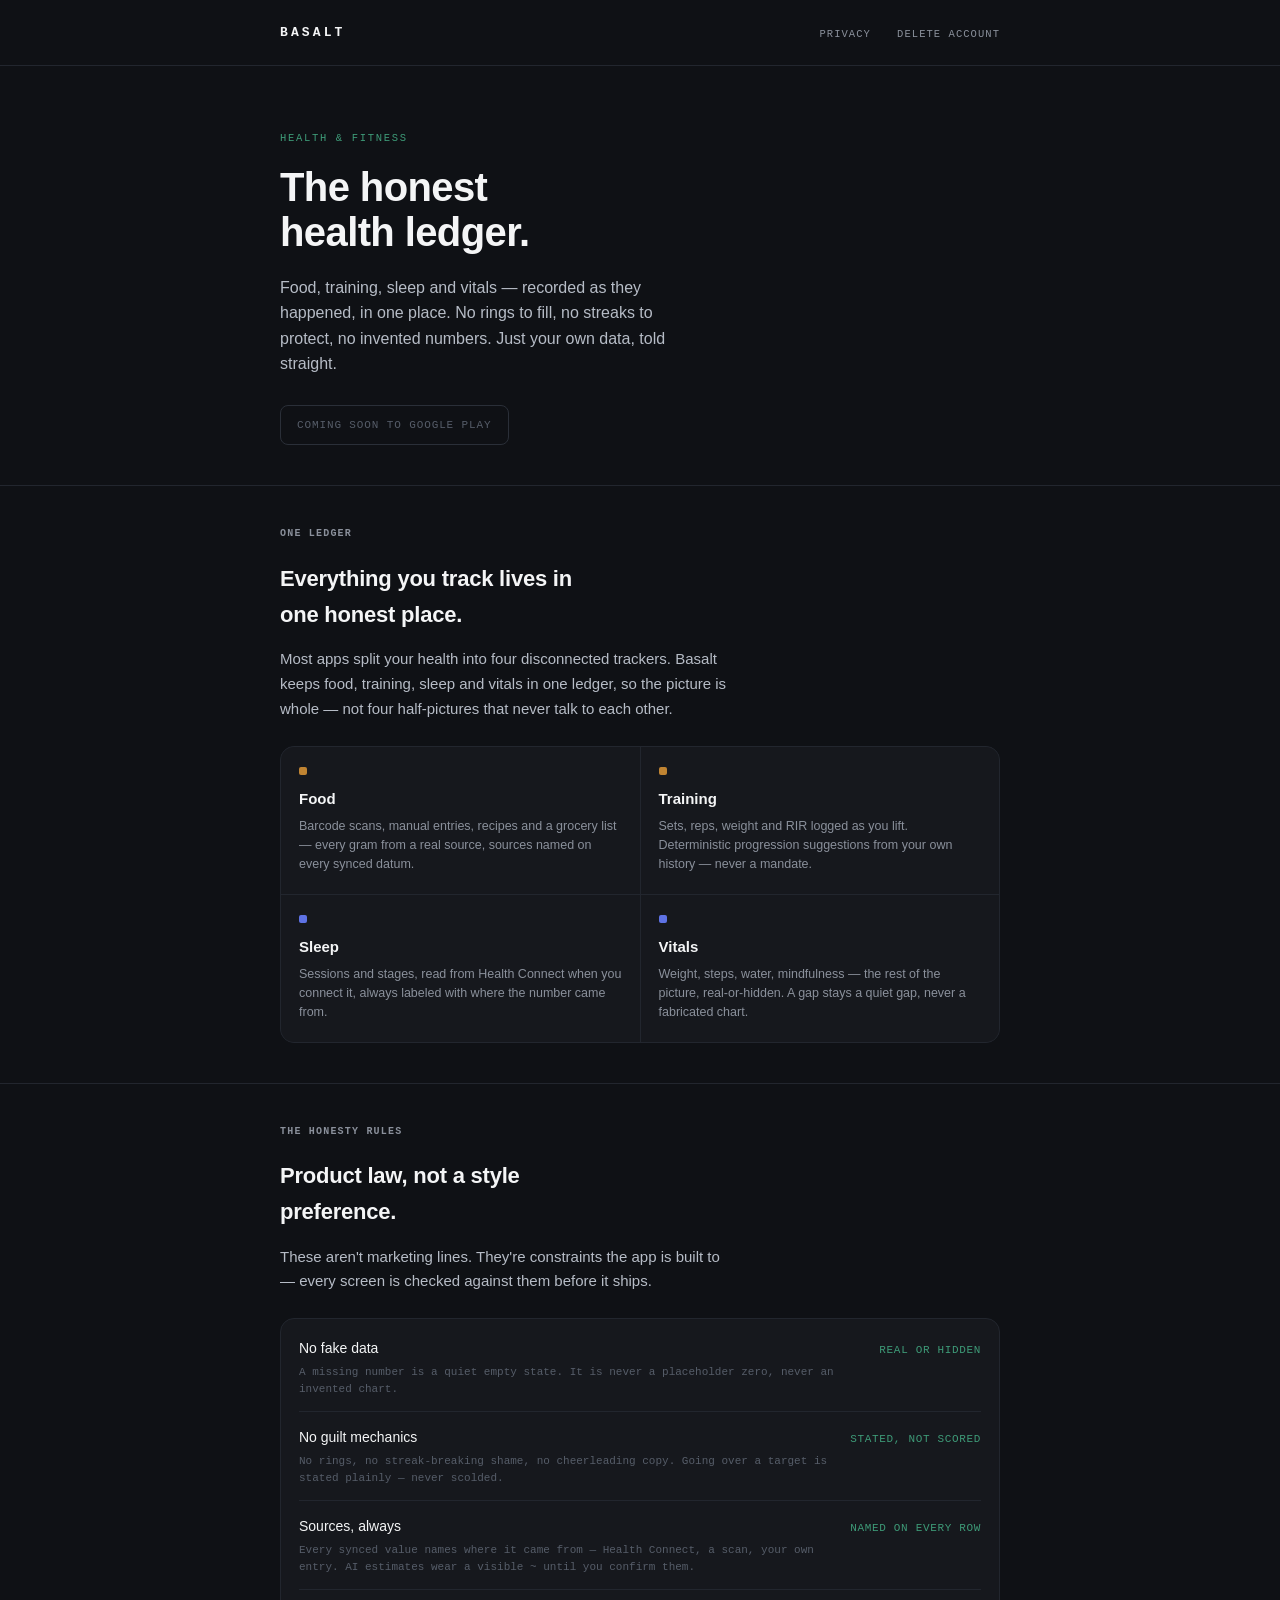
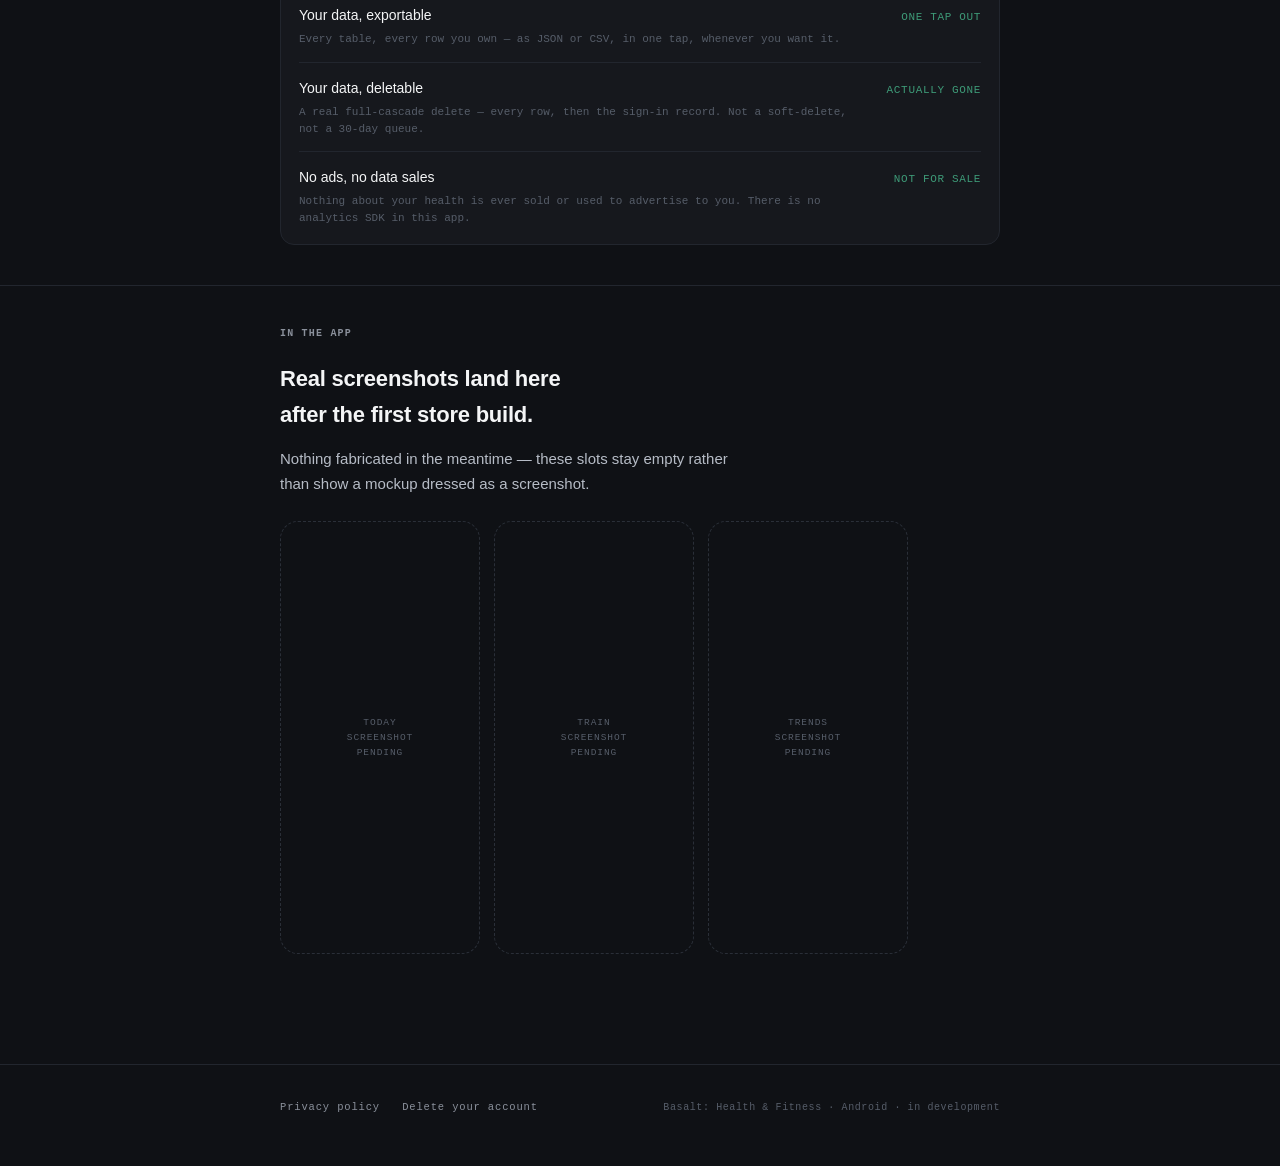
==== index.html @ cf04381d "Basalt landing page + privacy/delete-account pages, design tokens carried over from the app repo" ====
<!doctype html>
<html lang="en">
<head>
<meta charset="utf-8">
<meta name="viewport" content="width=device-width, initial-scale=1">
<title>Basalt — the honest health ledger</title>
<meta name="description" content="Basalt is a non-gamified health ledger: food, training, sleep and vitals in one honest record. No fake data, no guilt mechanics, your data yours — exportable and deletable, always.">
<link rel="stylesheet" href="/style.css">
</head>
<body>

<header class="site">
  <div class="wrap">
    <a class="wordmark" href="/">BASALT</a>
    <nav class="site">
      <a href="/privacy/">Privacy</a>
      <a href="/delete-account/">Delete account</a>
    </nav>
  </div>
</header>

<main>
  <section class="hero">
    <div class="wrap">
      <div class="kicker">Health &amp; Fitness</div>
      <h1>The honest health ledger.</h1>
      <p class="lede">
        Food, training, sleep and vitals — recorded as they happened, in one place. No rings to
        fill, no streaks to protect, no invented numbers. Just your own data, told straight.
      </p>
      <div class="store-line">Coming soon to Google Play</div>
    </div>
  </section>

  <section class="section">
    <div class="wrap">
      <div class="microlabel">One ledger</div>
      <h2>Everything you track lives in one honest place.</h2>
      <p class="intro">
        Most apps split your health into four disconnected trackers. Basalt keeps food, training,
        sleep and vitals in one ledger, so the picture is whole — not four half-pictures that never
        talk to each other.
      </p>
      <div class="pillars">
        <div class="pillar">
          <div class="dot" style="background:var(--protein)"></div>
          <h3>Food</h3>
          <p>Barcode scans, manual entries, recipes and a grocery list — every gram from a real
          source, sources named on every synced datum.</p>
        </div>
        <div class="pillar">
          <div class="dot" style="background:var(--protein)"></div>
          <h3>Training</h3>
          <p>Sets, reps, weight and RIR logged as you lift. Deterministic progression suggestions
          from your own history — never a mandate.</p>
        </div>
        <div class="pillar">
          <div class="dot" style="background:var(--recovery)"></div>
          <h3>Sleep</h3>
          <p>Sessions and stages, read from Health Connect when you connect it, always labeled
          with where the number came from.</p>
        </div>
        <div class="pillar">
          <div class="dot" style="background:var(--recovery)"></div>
          <h3>Vitals</h3>
          <p>Weight, steps, water, mindfulness — the rest of the picture, real-or-hidden. A gap
          stays a quiet gap, never a fabricated chart.</p>
        </div>
      </div>
    </div>
  </section>

  <section class="section">
    <div class="wrap">
      <div class="microlabel">The honesty rules</div>
      <h2>Product law, not a style preference.</h2>
      <p class="intro">
        These aren't marketing lines. They're constraints the app is built to — every screen is
        checked against them before it ships.
      </p>
      <div class="receipt">
        <div class="rrow">
          <div class="l"><div class="n">No fake data</div><div class="m">A missing number is a quiet empty state. It is never a placeholder zero, never an invented chart.</div></div>
          <div class="r">Real or hidden</div>
        </div>
        <div class="rrow">
          <div class="l"><div class="n">No guilt mechanics</div><div class="m">No rings, no streak-breaking shame, no cheerleading copy. Going over a target is stated plainly — never scolded.</div></div>
          <div class="r">Stated, not scored</div>
        </div>
        <div class="rrow">
          <div class="l"><div class="n">Sources, always</div><div class="m">Every synced value names where it came from — Health Connect, a scan, your own entry. AI estimates wear a visible ~ until you confirm them.</div></div>
          <div class="r">Named on every row</div>
        </div>
        <div class="rrow">
          <div class="l"><div class="n">Your data, exportable</div><div class="m">Every table, every row you own — as JSON or CSV, in one tap, whenever you want it.</div></div>
          <div class="r">One tap out</div>
        </div>
        <div class="rrow">
          <div class="l"><div class="n">Your data, deletable</div><div class="m">A real full-cascade delete — every row, then the sign-in record. Not a soft-delete, not a 30-day queue.</div></div>
          <div class="r">Actually gone</div>
        </div>
        <div class="rrow">
          <div class="l"><div class="n">No ads, no data sales</div><div class="m">Nothing about your health is ever sold or used to advertise to you. There is no analytics SDK in this app.</div></div>
          <div class="r">Not for sale</div>
        </div>
      </div>
    </div>
  </section>

  <section class="section">
    <div class="wrap">
      <div class="microlabel">In the app</div>
      <h2>Real screenshots land here after the first store build.</h2>
      <p class="intro">
        Nothing fabricated in the meantime — these slots stay empty rather than show a mockup
        dressed as a screenshot.
      </p>
      <div class="shots">
        <div class="shot-slot"><span>Today<br>screenshot<br>pending</span></div>
        <div class="shot-slot"><span>Train<br>screenshot<br>pending</span></div>
        <div class="shot-slot"><span>Trends<br>screenshot<br>pending</span></div>
      </div>
    </div>
  </section>
</main>

<footer class="site">
  <div class="wrap">
    <nav>
      <a href="/privacy/">Privacy policy</a>
      <a href="/delete-account/">Delete your account</a>
    </nav>
    <div class="copy">Basalt: Health &amp; Fitness · Android · in development</div>
  </div>
</footer>

</body>
</html>
---- style.css ----
/* Basalt site — the app's own design tokens, carried over verbatim from
   packages/ui/src/tokens.ts and the prototype's :root. Dark canvas only —
   the app has no light mode, and this site doesn't invent one. */

:root {
  --bg: #0F1115;
  --surface: #16181D;
  --surface2: #1B1E24;
  --border: #22262E;
  --border2: #2A2F38;
  --ink: #F4F5F6;
  --ink2: #B6BCC6;
  --mute: #8A909B;
  --faint: #565D69;

  --protein: #C08432;
  --carbs: #3E9B78;
  --fat: #BE5540;
  --recovery: #5E72E4;

  --sans: -apple-system, BlinkMacSystemFont, "Inter", "Segoe UI", Roboto, Helvetica, Arial, sans-serif;
  --mono: ui-monospace, "SF Mono", "JetBrains Mono", "Cascadia Mono", Menlo, Consolas, monospace;
}

* { box-sizing: border-box; margin: 0; padding: 0; }

html, body { background: var(--bg); }

body {
  color: var(--ink2);
  font-family: var(--sans);
  font-size: 15px;
  line-height: 1.65;
  -webkit-font-smoothing: antialiased;
}

a { color: var(--carbs); text-decoration: none; }
a:hover { text-decoration: underline; }

strong { color: var(--ink); font-weight: 600; }

.mono { font-family: var(--mono); font-variant-numeric: tabular-nums; }

/* ── Layout ─────────────────────────────────────────────────────────── */

.wrap { max-width: 760px; margin: 0 auto; padding: 0 20px; }

header.site {
  border-bottom: 1px solid var(--border);
}
header.site .wrap {
  display: flex; align-items: center; justify-content: space-between;
  padding-top: 20px; padding-bottom: 20px;
}
.wordmark {
  font-family: var(--mono); font-size: 13px; letter-spacing: 0.24em;
  color: var(--ink); font-weight: 600;
}
nav.site a {
  font-family: var(--mono); font-size: 10.5px; letter-spacing: 0.1em;
  text-transform: uppercase; color: var(--mute); margin-left: 22px;
}
nav.site a:hover { color: var(--ink2); text-decoration: none; }

footer.site {
  border-top: 1px solid var(--border);
  margin-top: 64px;
  padding: 28px 0 48px;
}
footer.site .wrap {
  display: flex; flex-wrap: wrap; gap: 8px 20px; align-items: baseline;
  justify-content: space-between;
}
footer.site nav a {
  font-family: var(--mono); font-size: 10.5px; letter-spacing: 0.08em;
  color: var(--mute); margin-right: 18px;
}
footer.site .copy {
  font-family: var(--mono); font-size: 10px; letter-spacing: 0.06em;
  color: var(--faint);
}

/* ── Draft banner (privacy / delete-account only) ─────────────────────── */

.draft {
  font-family: var(--mono); font-size: 11px; letter-spacing: 0.14em;
  color: var(--fat); border: 1px solid var(--fat); border-radius: 6px;
  padding: 8px 12px; margin-bottom: 28px; display: inline-block;
}

/* ── Prose pages (privacy / delete-account) ───────────────────────────── */

main.doc { padding: 40px 0 80px; }
main.doc h1 { color: var(--ink); font-size: 26px; letter-spacing: -0.01em; margin-bottom: 4px; }
main.doc .sub {
  font-family: var(--mono); font-size: 11px; letter-spacing: 0.12em;
  color: var(--faint); text-transform: uppercase; margin-bottom: 36px;
}
main.doc h2 {
  color: var(--ink); font-size: 17px; margin: 36px 0 10px;
  padding-top: 20px; border-top: 1px solid var(--border);
}
main.doc p { margin-bottom: 12px; }
main.doc ul, main.doc ol { margin: 0 0 12px 20px; }
main.doc li { margin-bottom: 6px; }
main.doc .note {
  font-family: var(--mono); font-size: 10.5px; letter-spacing: 0.06em;
  color: var(--faint); text-transform: uppercase; margin-top: 8px;
}

/* ── Landing page ──────────────────────────────────────────────────────── */

.hero { padding: 64px 0 40px; }
.hero .kicker {
  font-family: var(--mono); font-size: 10.5px; letter-spacing: 0.16em;
  color: var(--carbs); text-transform: uppercase; margin-bottom: 18px;
}
.hero h1 {
  color: var(--ink); font-size: 40px; line-height: 1.12; letter-spacing: -0.015em;
  font-weight: 650; max-width: 12ch;
}
.hero p.lede {
  color: var(--ink2); font-size: 16px; line-height: 1.6; max-width: 46ch;
  margin-top: 20px;
}
.store-line {
  font-family: var(--mono); font-size: 11px; letter-spacing: 0.08em;
  color: var(--faint); text-transform: uppercase; margin-top: 28px;
  border: 1px solid var(--border2); border-radius: 8px; padding: 10px 16px;
  display: inline-block;
}

.section { padding: 40px 0; border-top: 1px solid var(--border); }
.section .microlabel {
  font-family: var(--mono); font-size: 10px; font-weight: 600; letter-spacing: 0.12em;
  color: var(--mute); text-transform: uppercase; margin-bottom: 18px;
}
.section h2 {
  color: var(--ink); font-size: 22px; letter-spacing: -0.01em;
  margin-bottom: 14px; max-width: 26ch;
}
.section p.intro { color: var(--ink2); max-width: 54ch; margin-bottom: 24px; }

/* Pillar grid — food / training / sleep / vitals */
.pillars {
  display: grid; grid-template-columns: repeat(2, 1fr); gap: 1px;
  background: var(--border); border: 1px solid var(--border); border-radius: 14px;
  overflow: hidden;
}
.pillar { background: var(--surface); padding: 20px 18px; }
.pillar .dot {
  width: 8px; height: 8px; border-radius: 2px; margin-bottom: 12px;
}
.pillar h3 { color: var(--ink); font-size: 15px; font-weight: 600; margin-bottom: 6px; }
.pillar p { color: var(--mute); font-size: 12.5px; line-height: 1.5; }

@media (max-width: 520px) {
  .pillars { grid-template-columns: 1fr; }
  .hero h1 { font-size: 32px; }
}

/* Receipt-style rows — the honesty principles, exactly the app's row shape */
.receipt { border: 1px solid var(--border); border-radius: 14px; background: var(--surface); padding: 4px 18px; }
.rrow {
  display: flex; justify-content: space-between; align-items: baseline;
  gap: 16px; padding: 14px 0; border-bottom: 1px solid var(--border);
}
.rrow:last-child { border-bottom: 0; }
.rrow .l .n { color: var(--ink); font-size: 14px; font-weight: 500; }
.rrow .l .m { font-family: var(--mono); font-size: 11px; color: var(--faint); margin-top: 4px; line-height: 1.5; }
.rrow .r {
  font-family: var(--mono); font-size: 11px; color: var(--carbs);
  text-transform: uppercase; letter-spacing: 0.06em; flex-shrink: 0; white-space: nowrap;
}

/* Screenshot placeholder slots — clearly marked, never fabricated */
.shots { display: flex; gap: 14px; overflow-x: auto; padding-bottom: 6px; }
.shot-slot {
  flex: 0 0 auto; width: 200px; aspect-ratio: 9 / 19.5;
  border: 1px dashed var(--border2); border-radius: 18px;
  display: flex; align-items: center; justify-content: center; text-align: center;
  padding: 16px;
}
.shot-slot span {
  font-family: var(--mono); font-size: 9.5px; letter-spacing: 0.1em;
  color: var(--faint); text-transform: uppercase; line-height: 1.6;
}

.srcnote {
  font-family: var(--mono); font-size: 9.5px; letter-spacing: 0.06em;
  color: var(--faint); margin-top: 18px; line-height: 1.6;
}
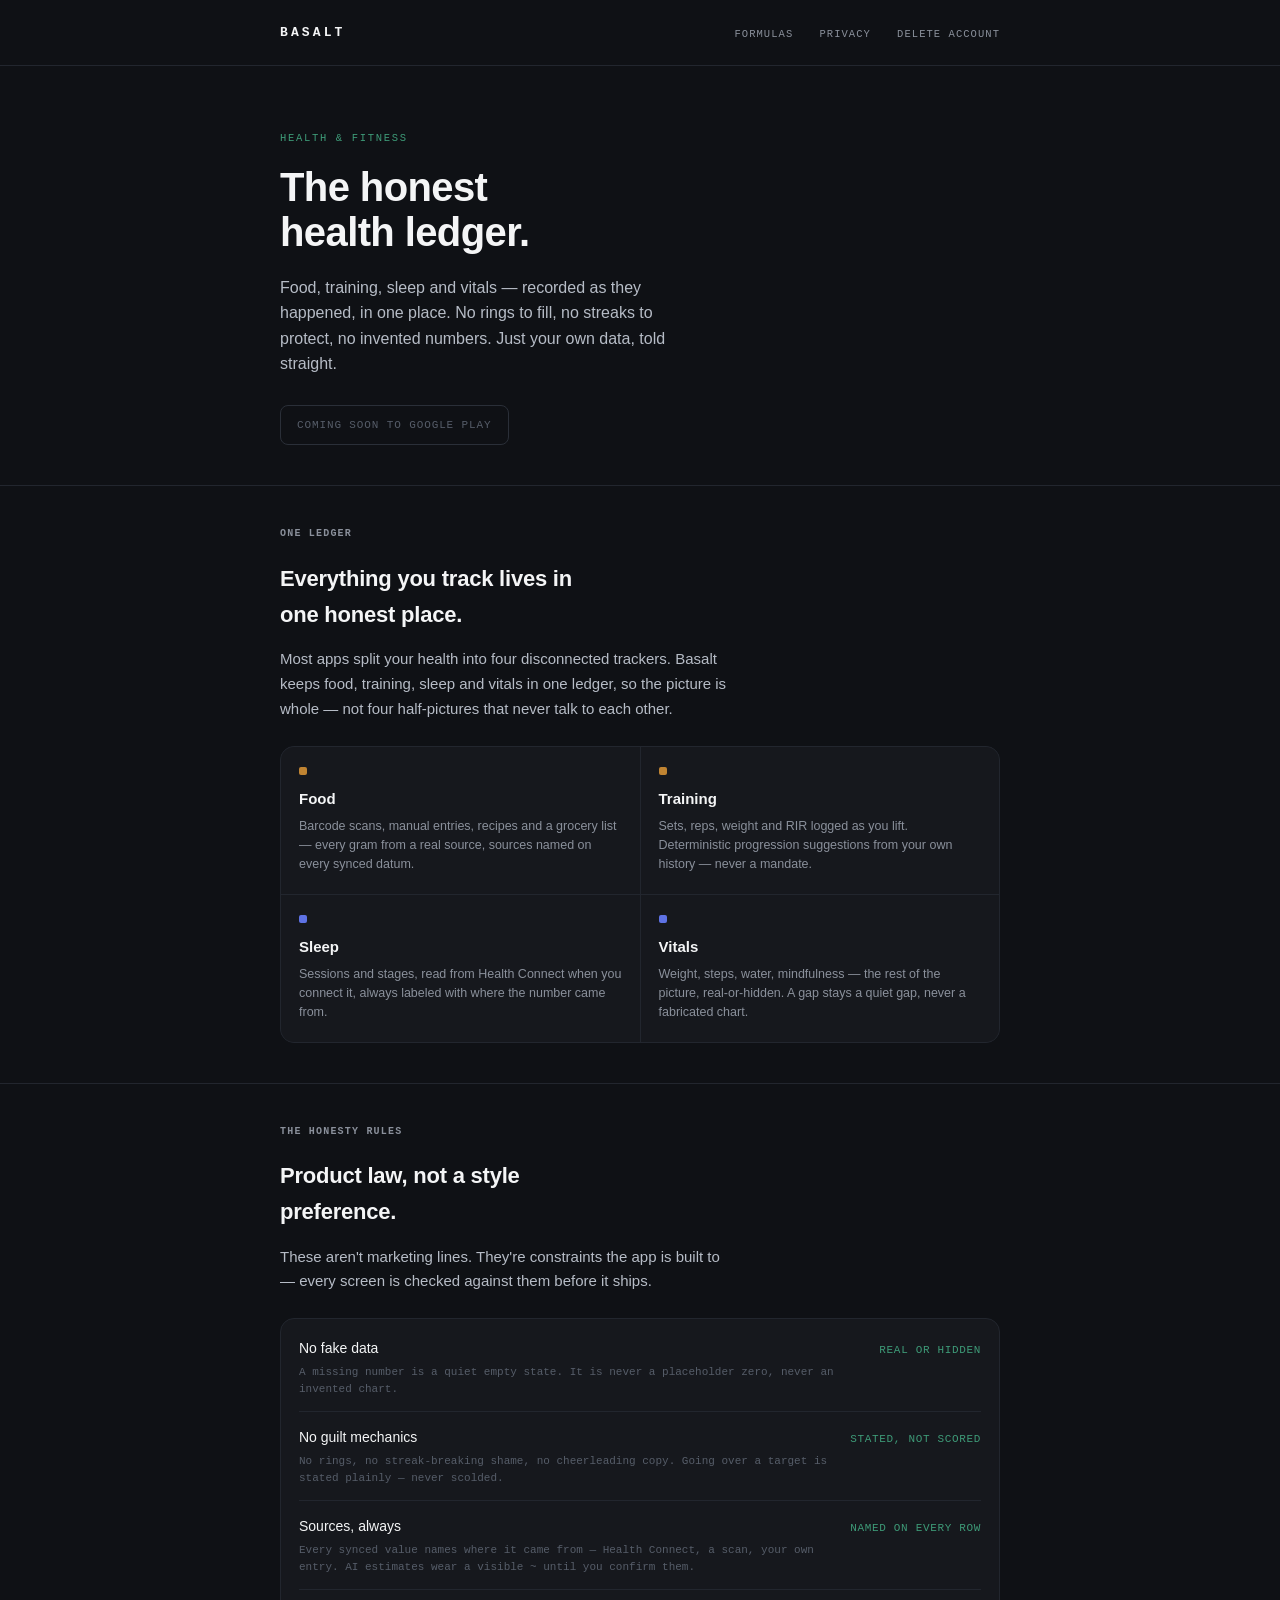
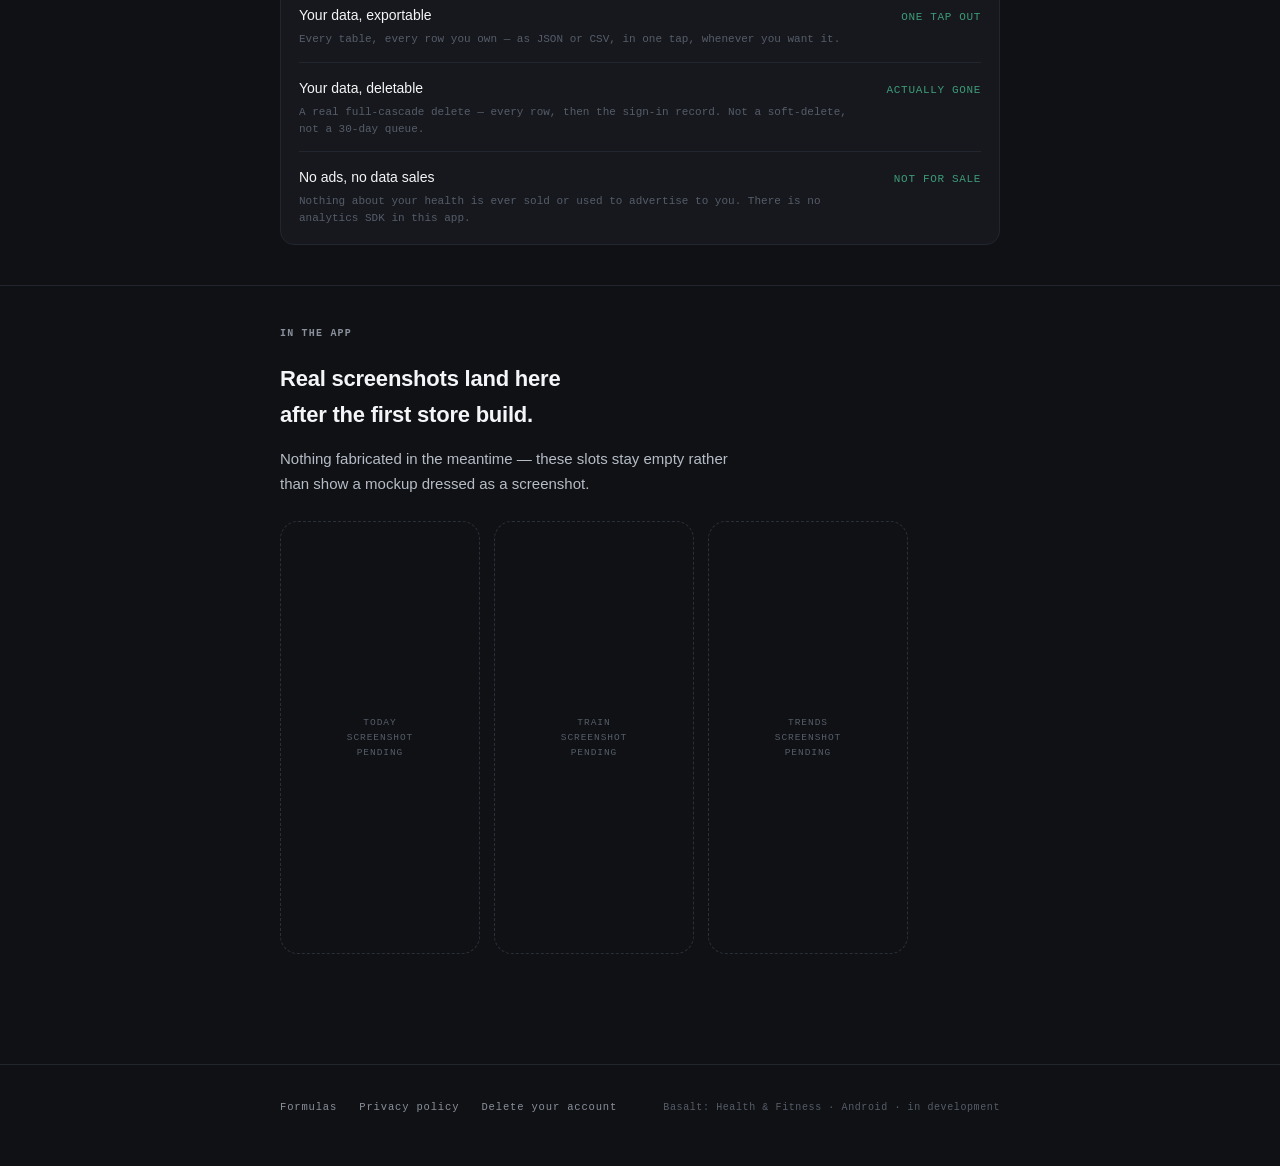
==== commit 5c052322: "Formulas page (generated from the app's constants) + Open-Meteo in privacy /formulas: every publishe" ====
--- a/index.html
+++ b/index.html
@@ -13,6 +13,7 @@
   <div class="wrap">
     <a class="wordmark" href="/">BASALT</a>
     <nav class="site">
+      <a href="/formulas/">Formulas</a>
       <a href="/privacy/">Privacy</a>
       <a href="/delete-account/">Delete account</a>
     </nav>
@@ -127,6 +128,7 @@
 <footer class="site">
   <div class="wrap">
     <nav>
+      <a href="/formulas/">Formulas</a>
       <a href="/privacy/">Privacy policy</a>
       <a href="/delete-account/">Delete your account</a>
     </nav>
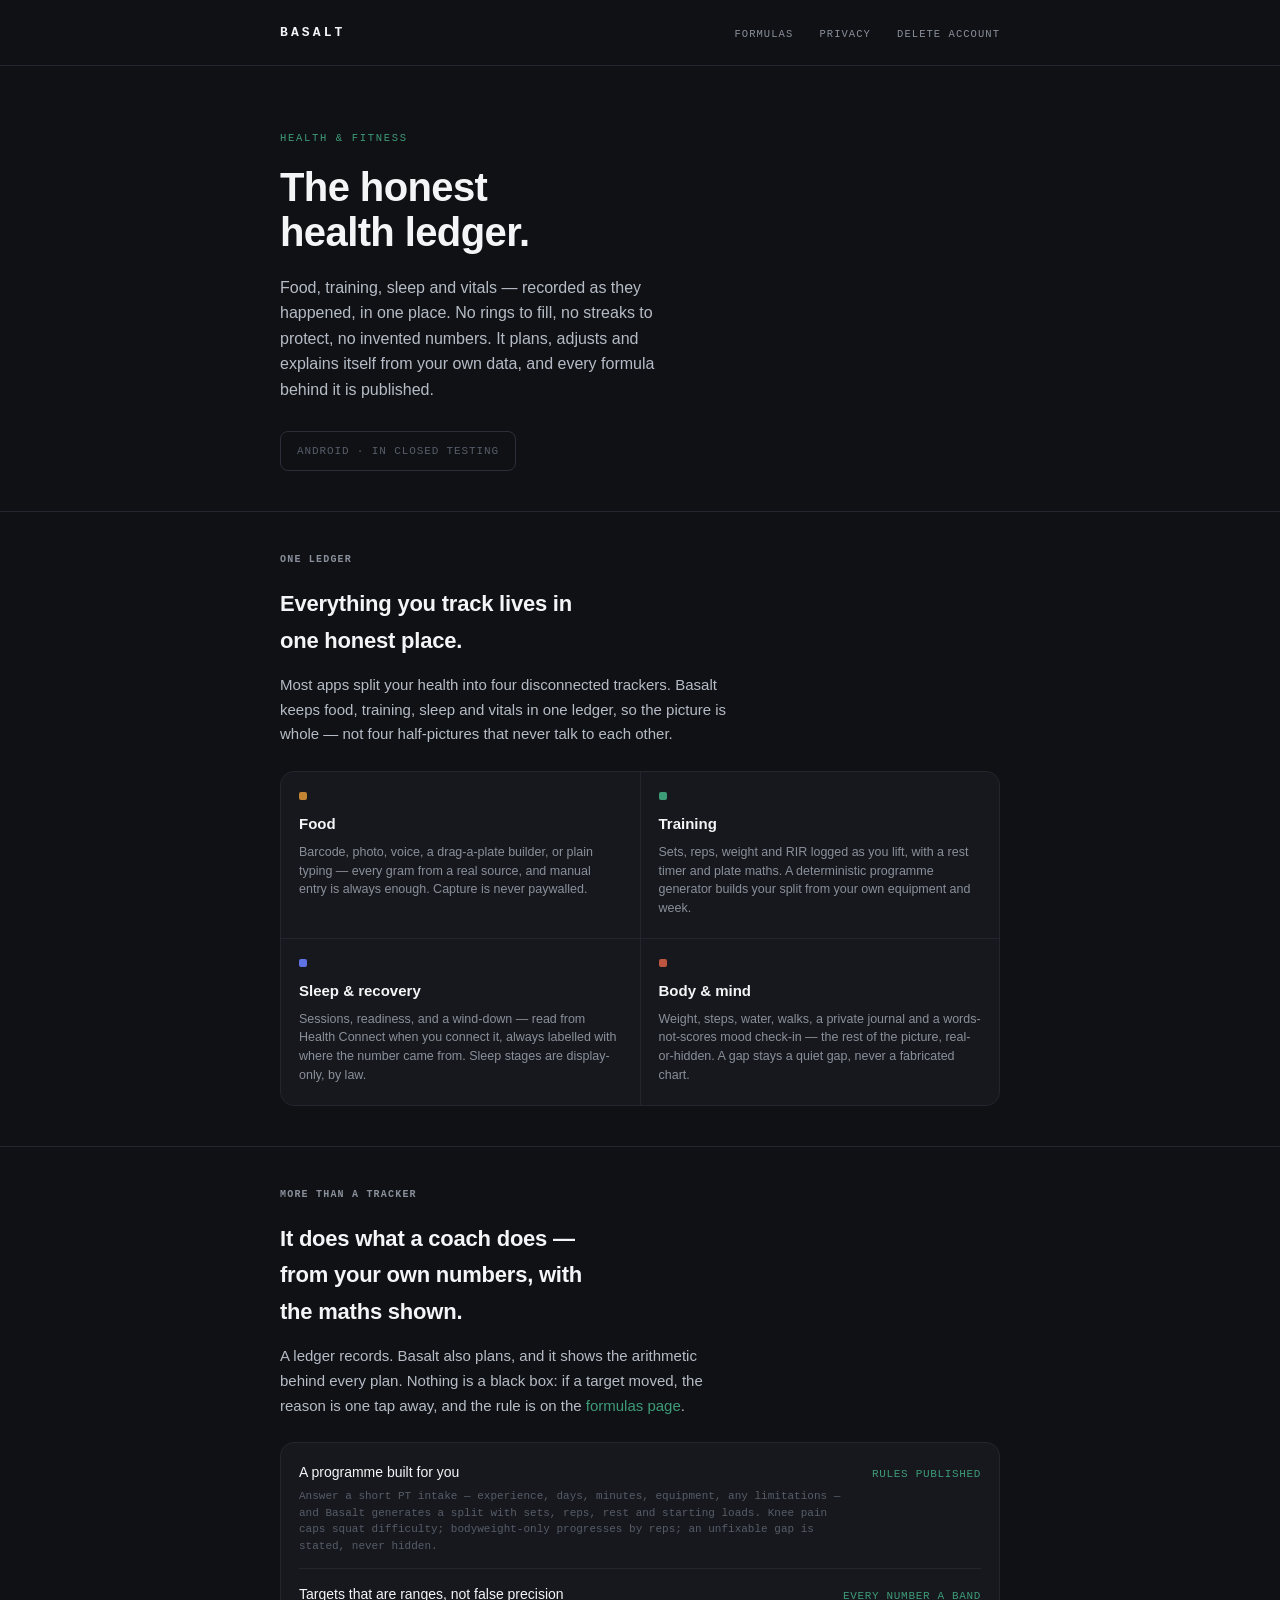
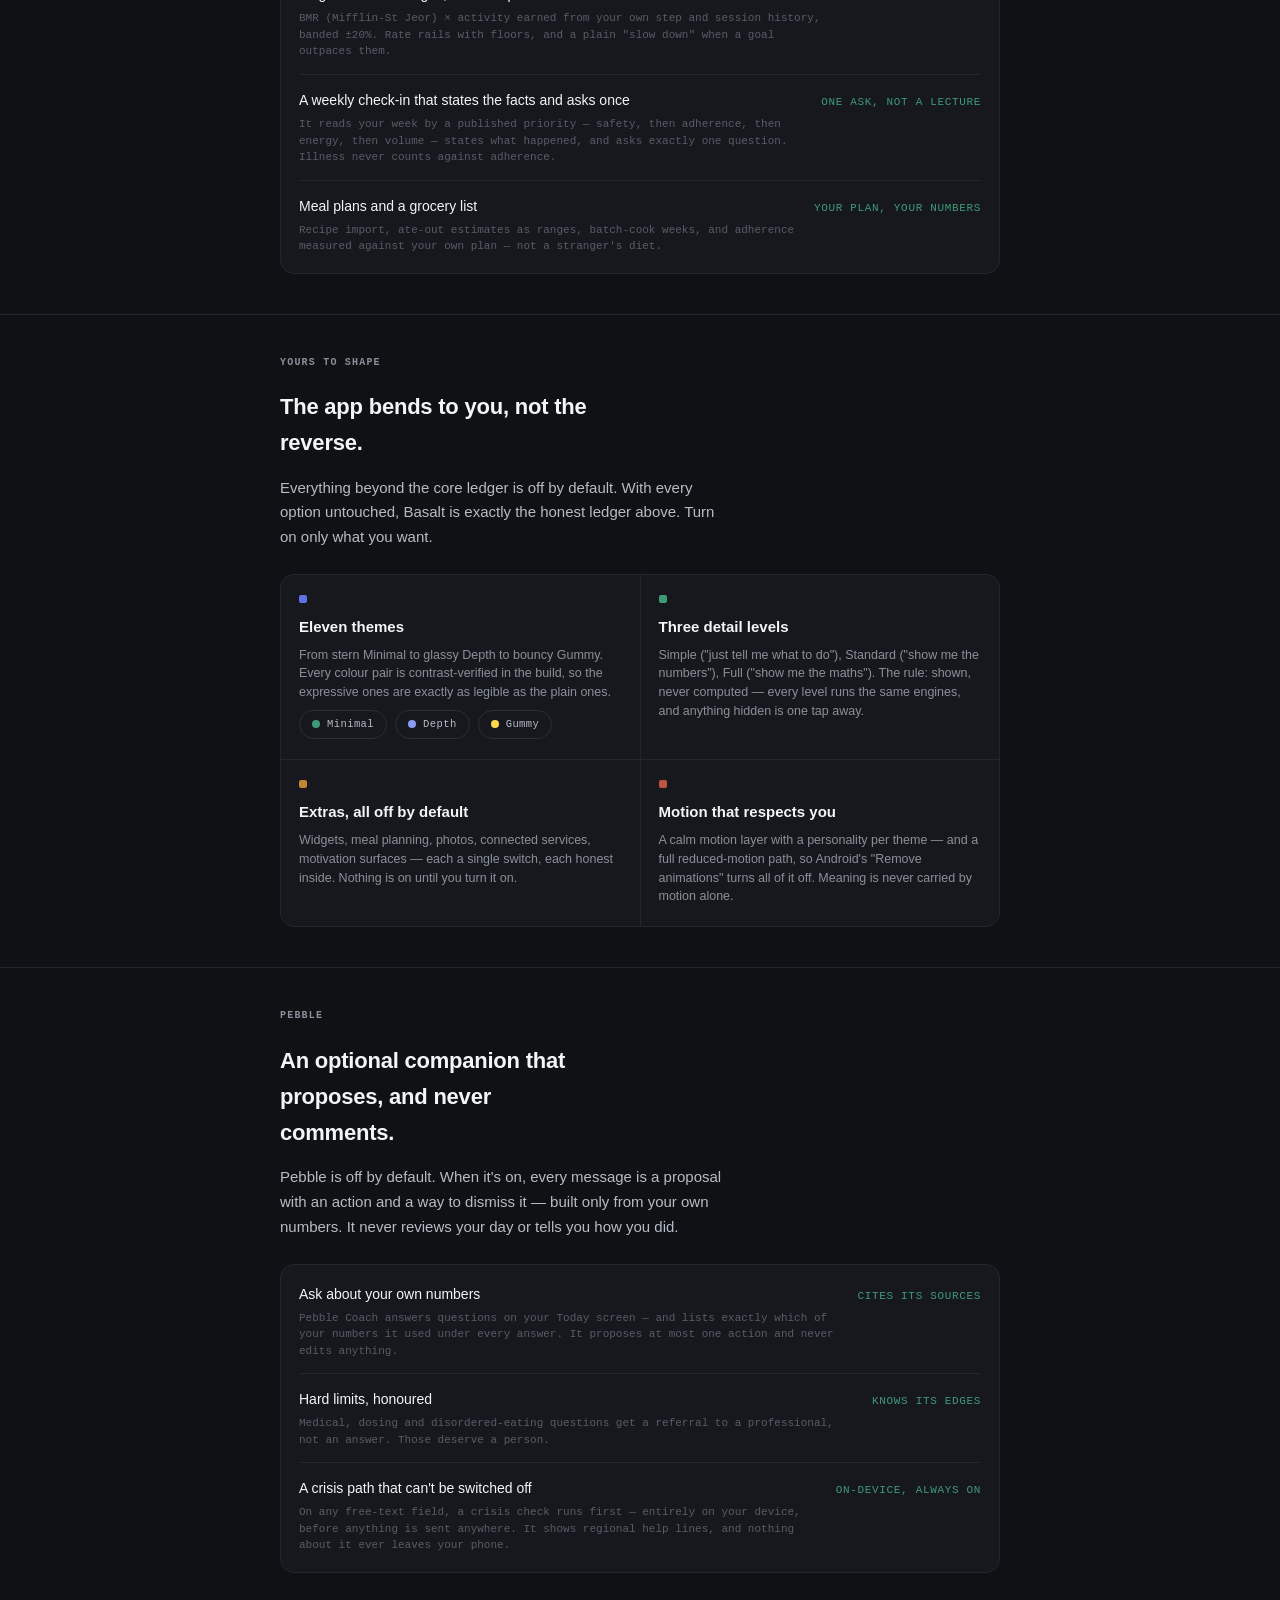
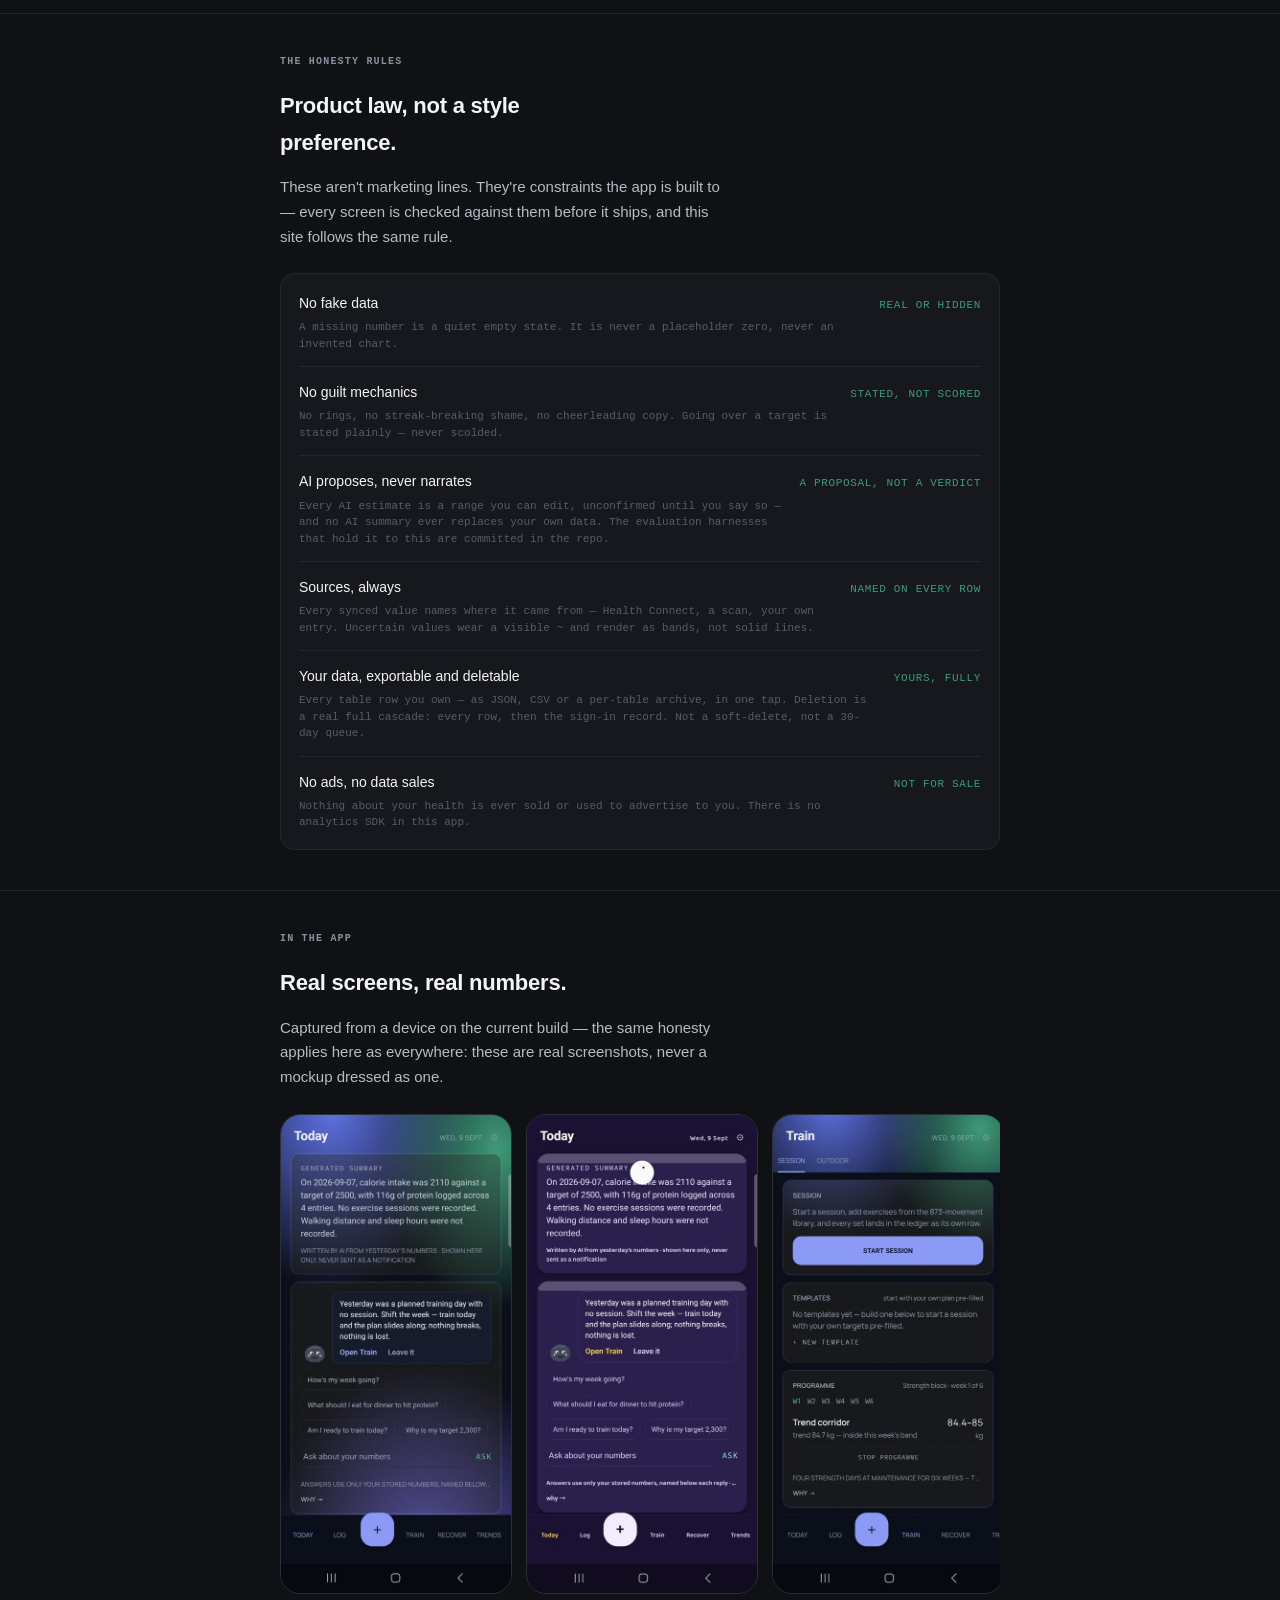
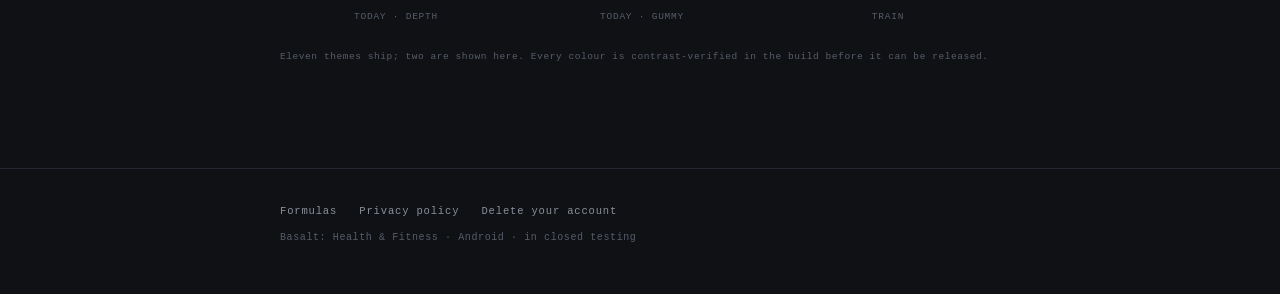
==== commit 57d52e68: "Full V4/V4.1 update: features, generator, Pebble & Coach, detail levels, motion, themes Landing rebu" ====
--- a/index.html
+++ b/index.html
@@ -4,7 +4,7 @@
 <meta charset="utf-8">
 <meta name="viewport" content="width=device-width, initial-scale=1">
 <title>Basalt — the honest health ledger</title>
-<meta name="description" content="Basalt is a non-gamified health ledger: food, training, sleep and vitals in one honest record. No fake data, no guilt mechanics, your data yours — exportable and deletable, always.">
+<meta name="description" content="Basalt is a non-gamified health ledger: food, training, sleep and vitals in one honest record. Every formula published, AI proposes and never narrates, your data yours — exportable and deletable, always.">
 <link rel="stylesheet" href="/style.css">
 </head>
 <body>
@@ -27,9 +27,10 @@
       <h1>The honest health ledger.</h1>
       <p class="lede">
         Food, training, sleep and vitals — recorded as they happened, in one place. No rings to
-        fill, no streaks to protect, no invented numbers. Just your own data, told straight.
-      </p>
-      <div class="store-line">Coming soon to Google Play</div>
+        fill, no streaks to protect, no invented numbers. It plans, adjusts and explains itself
+        from your own data, and every formula behind it is published.
+      </p>
+      <div class="store-line">Android · in closed testing</div>
     </div>
   </section>
 
@@ -44,28 +45,127 @@
       </p>
       <div class="pillars">
         <div class="pillar">
-          <div class="dot" style="background:var(--protein)"></div>
+          <div class="dot protein"></div>
           <h3>Food</h3>
-          <p>Barcode scans, manual entries, recipes and a grocery list — every gram from a real
-          source, sources named on every synced datum.</p>
-        </div>
-        <div class="pillar">
-          <div class="dot" style="background:var(--protein)"></div>
+          <p>Barcode, photo, voice, a drag-a-plate builder, or plain typing — every gram from a
+          real source, and manual entry is always enough. Capture is never paywalled.</p>
+        </div>
+        <div class="pillar">
+          <div class="dot carbs"></div>
           <h3>Training</h3>
-          <p>Sets, reps, weight and RIR logged as you lift. Deterministic progression suggestions
-          from your own history — never a mandate.</p>
-        </div>
-        <div class="pillar">
-          <div class="dot" style="background:var(--recovery)"></div>
-          <h3>Sleep</h3>
-          <p>Sessions and stages, read from Health Connect when you connect it, always labeled
-          with where the number came from.</p>
-        </div>
-        <div class="pillar">
-          <div class="dot" style="background:var(--recovery)"></div>
-          <h3>Vitals</h3>
-          <p>Weight, steps, water, mindfulness — the rest of the picture, real-or-hidden. A gap
-          stays a quiet gap, never a fabricated chart.</p>
+          <p>Sets, reps, weight and RIR logged as you lift, with a rest timer and plate maths.
+          A deterministic programme generator builds your split from your own equipment and week.</p>
+        </div>
+        <div class="pillar">
+          <div class="dot recovery"></div>
+          <h3>Sleep &amp; recovery</h3>
+          <p>Sessions, readiness, and a wind-down — read from Health Connect when you connect it,
+          always labelled with where the number came from. Sleep stages are display-only, by law.</p>
+        </div>
+        <div class="pillar">
+          <div class="dot fat"></div>
+          <h3>Body &amp; mind</h3>
+          <p>Weight, steps, water, walks, a private journal and a words-not-scores mood check-in —
+          the rest of the picture, real-or-hidden. A gap stays a quiet gap, never a fabricated chart.</p>
+        </div>
+      </div>
+    </div>
+  </section>
+
+  <section class="section">
+    <div class="wrap">
+      <div class="microlabel">More than a tracker</div>
+      <h2>It does what a coach does — from your own numbers, with the maths shown.</h2>
+      <p class="intro">
+        A ledger records. Basalt also plans, and it shows the arithmetic behind every plan. Nothing
+        is a black box: if a target moved, the reason is one tap away, and the rule is on the
+        <a href="/formulas/">formulas page</a>.
+      </p>
+      <div class="receipt">
+        <div class="rrow">
+          <div class="l"><div class="n">A programme built for you</div><div class="m">Answer a short PT intake — experience, days, minutes, equipment, any limitations — and Basalt generates a split with sets, reps, rest and starting loads. Knee pain caps squat difficulty; bodyweight-only progresses by reps; an unfixable gap is stated, never hidden.</div></div>
+          <div class="r">Rules published</div>
+        </div>
+        <div class="rrow">
+          <div class="l"><div class="n">Targets that are ranges, not false precision</div><div class="m">BMR (Mifflin-St Jeor) × activity earned from your own step and session history, banded ±20%. Rate rails with floors, and a plain "slow down" when a goal outpaces them.</div></div>
+          <div class="r">Every number a band</div>
+        </div>
+        <div class="rrow">
+          <div class="l"><div class="n">A weekly check-in that states the facts and asks once</div><div class="m">It reads your week by a published priority — safety, then adherence, then energy, then volume — states what happened, and asks exactly one question. Illness never counts against adherence.</div></div>
+          <div class="r">One ask, not a lecture</div>
+        </div>
+        <div class="rrow">
+          <div class="l"><div class="n">Meal plans and a grocery list</div><div class="m">Recipe import, ate-out estimates as ranges, batch-cook weeks, and adherence measured against your own plan — not a stranger's diet.</div></div>
+          <div class="r">Your plan, your numbers</div>
+        </div>
+      </div>
+    </div>
+  </section>
+
+  <section class="section">
+    <div class="wrap">
+      <div class="microlabel">Yours to shape</div>
+      <h2>The app bends to you, not the reverse.</h2>
+      <p class="intro">
+        Everything beyond the core ledger is off by default. With every option untouched, Basalt is
+        exactly the honest ledger above. Turn on only what you want.
+      </p>
+      <div class="pillars">
+        <div class="pillar">
+          <div class="dot recovery"></div>
+          <h3>Eleven themes</h3>
+          <p>From stern Minimal to glassy Depth to bouncy Gummy. Every colour pair is contrast-verified in
+          the build, so the expressive ones are exactly as legible as the plain ones.</p>
+          <div class="swatches">
+            <span class="swatch"><b style="background:#3E9B78"></b>Minimal</span>
+            <span class="swatch"><b style="background:#8B9BF5"></b>Depth</span>
+            <span class="swatch"><b style="background:#FFD84D"></b>Gummy</span>
+          </div>
+        </div>
+        <div class="pillar">
+          <div class="dot carbs"></div>
+          <h3>Three detail levels</h3>
+          <p>Simple ("just tell me what to do"), Standard ("show me the numbers"), Full ("show me
+          the maths"). The rule: shown, never computed — every level runs the same engines, and
+          anything hidden is one tap away.</p>
+        </div>
+        <div class="pillar">
+          <div class="dot protein"></div>
+          <h3>Extras, all off by default</h3>
+          <p>Widgets, meal planning, photos, connected services, motivation surfaces — each a single
+          switch, each honest inside. Nothing is on until you turn it on.</p>
+        </div>
+        <div class="pillar">
+          <div class="dot fat"></div>
+          <h3>Motion that respects you</h3>
+          <p>A calm motion layer with a personality per theme — and a full reduced-motion path, so
+          Android's "Remove animations" turns all of it off. Meaning is never carried by motion alone.</p>
+        </div>
+      </div>
+    </div>
+  </section>
+
+  <section class="section">
+    <div class="wrap">
+      <div class="microlabel">Pebble</div>
+      <h2>An optional companion that proposes, and never comments.</h2>
+      <p class="intro">
+        Pebble is off by default. When it's on, every message is a proposal with an action and a way
+        to dismiss it — built only from your own numbers. It never reviews your day or tells you how
+        you did.
+      </p>
+      <div class="receipt">
+        <div class="rrow">
+          <div class="l"><div class="n">Ask about your own numbers</div><div class="m">Pebble Coach answers questions on your Today screen — and lists exactly which of your numbers it used under every answer. It proposes at most one action and never edits anything.</div></div>
+          <div class="r">Cites its sources</div>
+        </div>
+        <div class="rrow">
+          <div class="l"><div class="n">Hard limits, honoured</div><div class="m">Medical, dosing and disordered-eating questions get a referral to a professional, not an answer. Those deserve a person.</div></div>
+          <div class="r">Knows its edges</div>
+        </div>
+        <div class="rrow">
+          <div class="l"><div class="n">A crisis path that can't be switched off</div><div class="m">On any free-text field, a crisis check runs first — entirely on your device, before anything is sent anywhere. It shows regional help lines, and nothing about it ever leaves your phone.</div></div>
+          <div class="r">On-device, always on</div>
         </div>
       </div>
     </div>
@@ -77,7 +177,7 @@
       <h2>Product law, not a style preference.</h2>
       <p class="intro">
         These aren't marketing lines. They're constraints the app is built to — every screen is
-        checked against them before it ships.
+        checked against them before it ships, and this site follows the same rule.
       </p>
       <div class="receipt">
         <div class="rrow">
@@ -89,16 +189,16 @@
           <div class="r">Stated, not scored</div>
         </div>
         <div class="rrow">
-          <div class="l"><div class="n">Sources, always</div><div class="m">Every synced value names where it came from — Health Connect, a scan, your own entry. AI estimates wear a visible ~ until you confirm them.</div></div>
+          <div class="l"><div class="n">AI proposes, never narrates</div><div class="m">Every AI estimate is a range you can edit, unconfirmed until you say so — and no AI summary ever replaces your own data. The evaluation harnesses that hold it to this are committed in the repo.</div></div>
+          <div class="r">A proposal, not a verdict</div>
+        </div>
+        <div class="rrow">
+          <div class="l"><div class="n">Sources, always</div><div class="m">Every synced value names where it came from — Health Connect, a scan, your own entry. Uncertain values wear a visible ~ and render as bands, not solid lines.</div></div>
           <div class="r">Named on every row</div>
         </div>
         <div class="rrow">
-          <div class="l"><div class="n">Your data, exportable</div><div class="m">Every table, every row you own — as JSON or CSV, in one tap, whenever you want it.</div></div>
-          <div class="r">One tap out</div>
-        </div>
-        <div class="rrow">
-          <div class="l"><div class="n">Your data, deletable</div><div class="m">A real full-cascade delete — every row, then the sign-in record. Not a soft-delete, not a 30-day queue.</div></div>
-          <div class="r">Actually gone</div>
+          <div class="l"><div class="n">Your data, exportable and deletable</div><div class="m">Every table row you own — as JSON, CSV or a per-table archive, in one tap. Deletion is a real full cascade: every row, then the sign-in record. Not a soft-delete, not a 30-day queue.</div></div>
+          <div class="r">Yours, fully</div>
         </div>
         <div class="rrow">
           <div class="l"><div class="n">No ads, no data sales</div><div class="m">Nothing about your health is ever sold or used to advertise to you. There is no analytics SDK in this app.</div></div>
@@ -111,16 +211,20 @@
   <section class="section">
     <div class="wrap">
       <div class="microlabel">In the app</div>
-      <h2>Real screenshots land here after the first store build.</h2>
-      <p class="intro">
-        Nothing fabricated in the meantime — these slots stay empty rather than show a mockup
-        dressed as a screenshot.
+      <h2>Real screens, real numbers.</h2>
+      <p class="intro">
+        Captured from a device on the current build — the same honesty applies here as everywhere:
+        these are real screenshots, never a mockup dressed as one.
       </p>
       <div class="shots">
-        <div class="shot-slot"><span>Today<br>screenshot<br>pending</span></div>
-        <div class="shot-slot"><span>Train<br>screenshot<br>pending</span></div>
-        <div class="shot-slot"><span>Trends<br>screenshot<br>pending</span></div>
-      </div>
+        <figure><img src="/shots/depth-today.jpg" alt="Today in the Depth theme — energy narrative, Pebble, and the Ask field" loading="lazy"><figcaption>Today · Depth</figcaption></figure>
+        <figure><img src="/shots/today-gummy.jpg" alt="Today in the Gummy theme" loading="lazy"><figcaption>Today · Gummy</figcaption></figure>
+        <figure><img src="/shots/train-depth.jpg" alt="Train screen" loading="lazy"><figcaption>Train</figcaption></figure>
+        <figure><img src="/shots/recover-athletic.jpg" alt="Recover screen in the Athletic theme" loading="lazy"><figcaption>Recover · Athletic</figcaption></figure>
+        <figure><img src="/shots/themes-clay.jpg" alt="Appearance settings — themes and detail levels" loading="lazy"><figcaption>Appearance · Clay</figcaption></figure>
+      </div>
+      <p class="srcnote">Eleven themes ship; two are shown here. Every colour is contrast-verified in
+      the build before it can be released.</p>
     </div>
   </section>
 </main>
@@ -132,7 +236,7 @@
       <a href="/privacy/">Privacy policy</a>
       <a href="/delete-account/">Delete your account</a>
     </nav>
-    <div class="copy">Basalt: Health &amp; Fitness · Android · in development</div>
+    <div class="copy">Basalt: Health &amp; Fitness · Android · in closed testing</div>
   </div>
 </footer>
 
--- a/style.css
+++ b/style.css
@@ -190,3 +190,32 @@
   font-family: var(--mono); font-size: 9.5px; letter-spacing: 0.06em;
   color: var(--faint); margin-top: 18px; line-height: 1.6;
 }
+
+/* ── V4.1 additions ────────────────────────────────────────────────────── */
+
+/* Real device screenshots — the placeholder slots retired now that a real
+   build exists. Phone-shaped, bordered, horizontally scrollable. */
+.shots img {
+  flex: 0 0 auto; width: 232px; border-radius: 20px;
+  border: 1px solid var(--border2); background: var(--surface);
+}
+.shots figure { flex: 0 0 auto; margin: 0; }
+.shots figcaption {
+  font-family: var(--mono); font-size: 9.5px; letter-spacing: 0.08em;
+  color: var(--faint); text-transform: uppercase; margin-top: 8px; text-align: center;
+}
+
+/* A second pillar accent — some cards use the recovery/carbs mix */
+.pillar .dot.carbs { background: var(--carbs); }
+.pillar .dot.protein { background: var(--protein); }
+.pillar .dot.recovery { background: var(--recovery); }
+.pillar .dot.fat { background: var(--fat); }
+
+/* Inline theme swatch strip — the eleven-theme system, honest little chips */
+.swatches { display: flex; flex-wrap: wrap; gap: 8px; margin-top: 8px; }
+.swatch {
+  font-family: var(--mono); font-size: 10.5px; letter-spacing: 0.04em;
+  color: var(--ink2); border: 1px solid var(--border2); border-radius: 999px;
+  padding: 5px 12px; background: var(--surface);
+}
+.swatch b { width: 8px; height: 8px; border-radius: 999px; display: inline-block; margin-right: 7px; vertical-align: middle; }
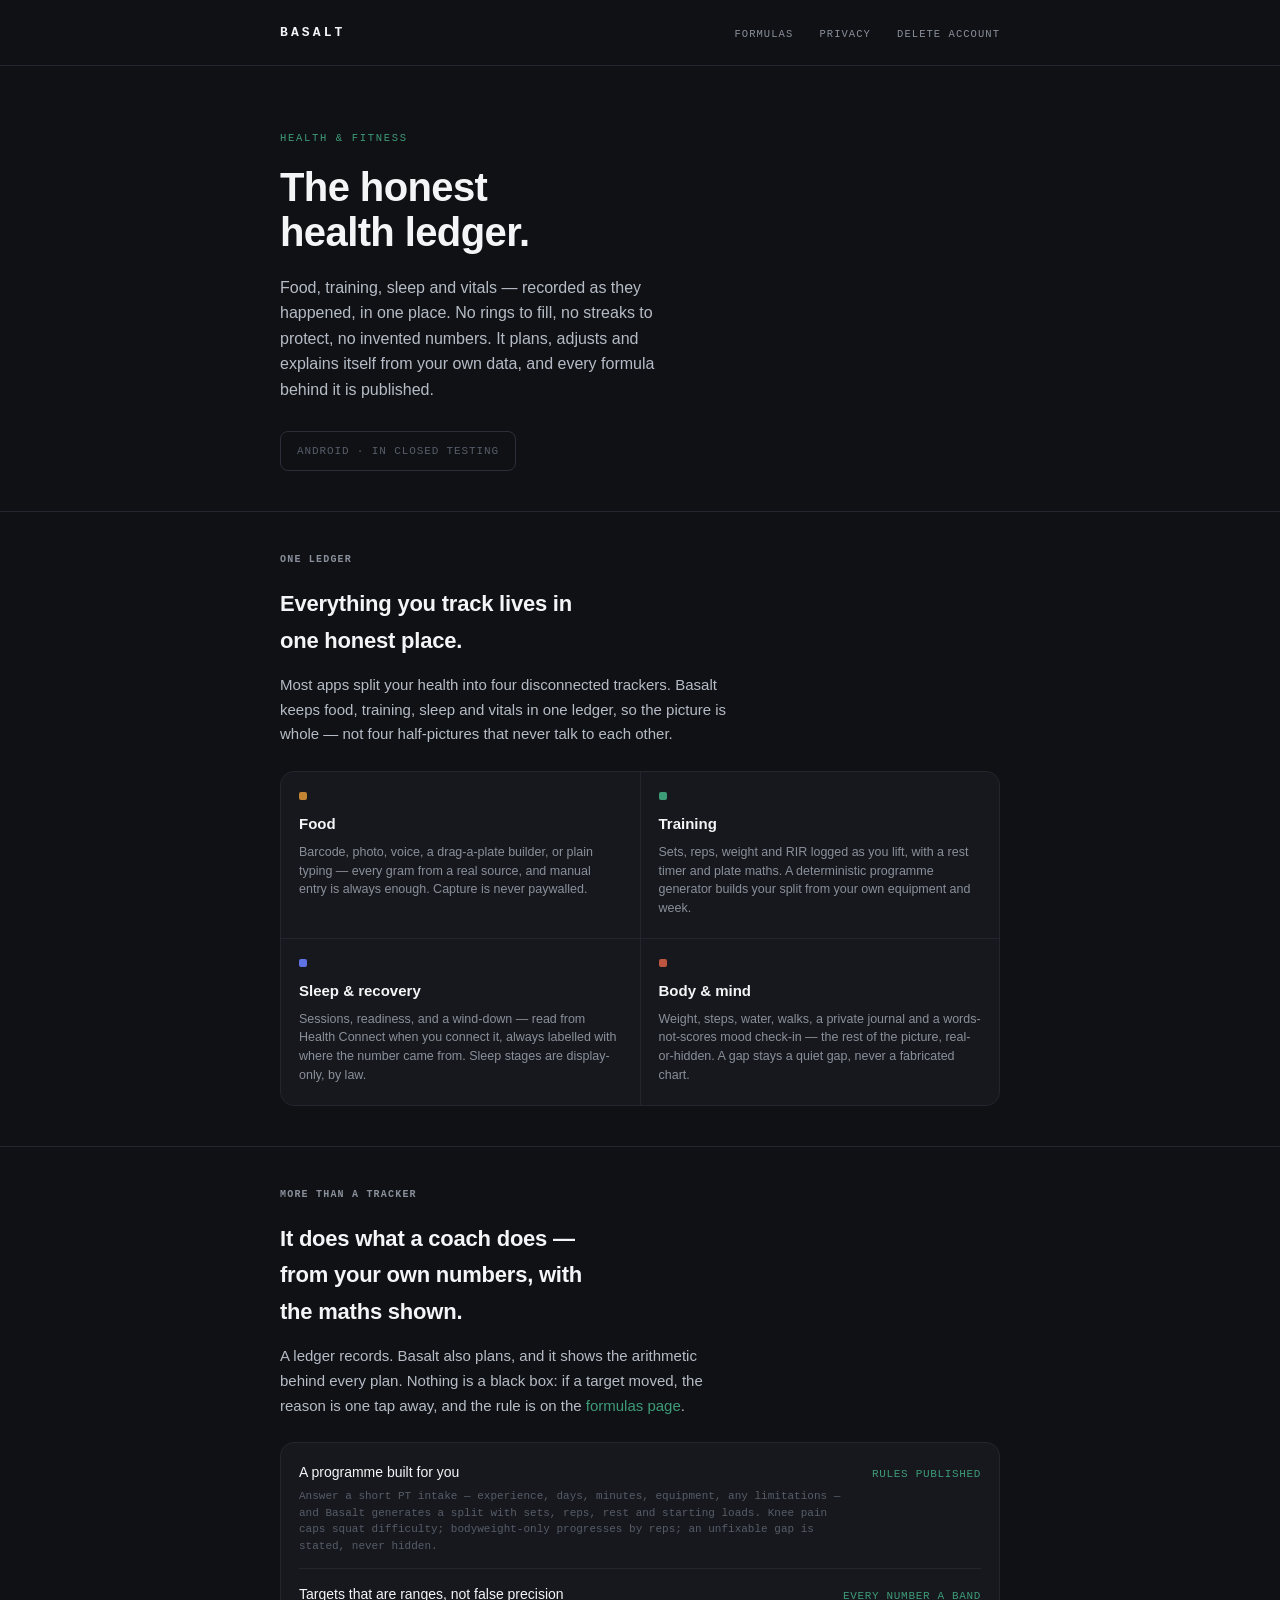
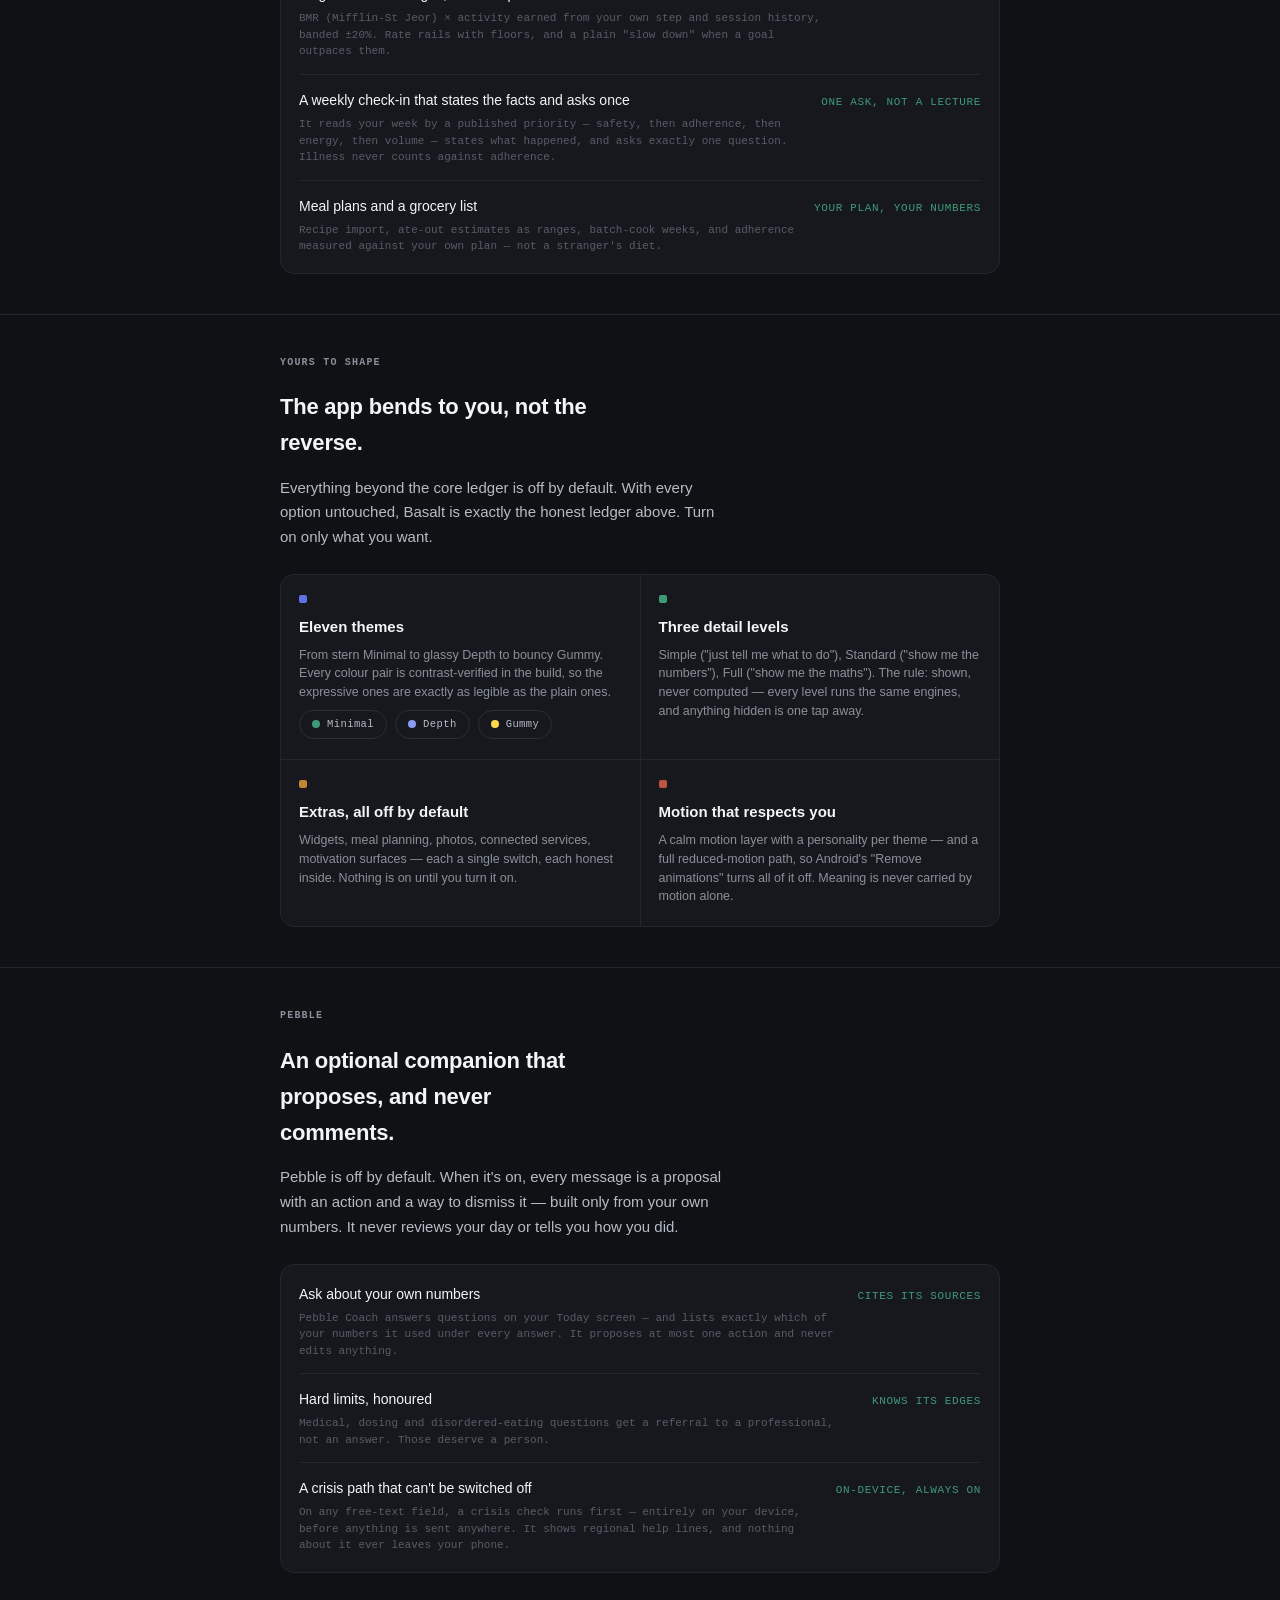
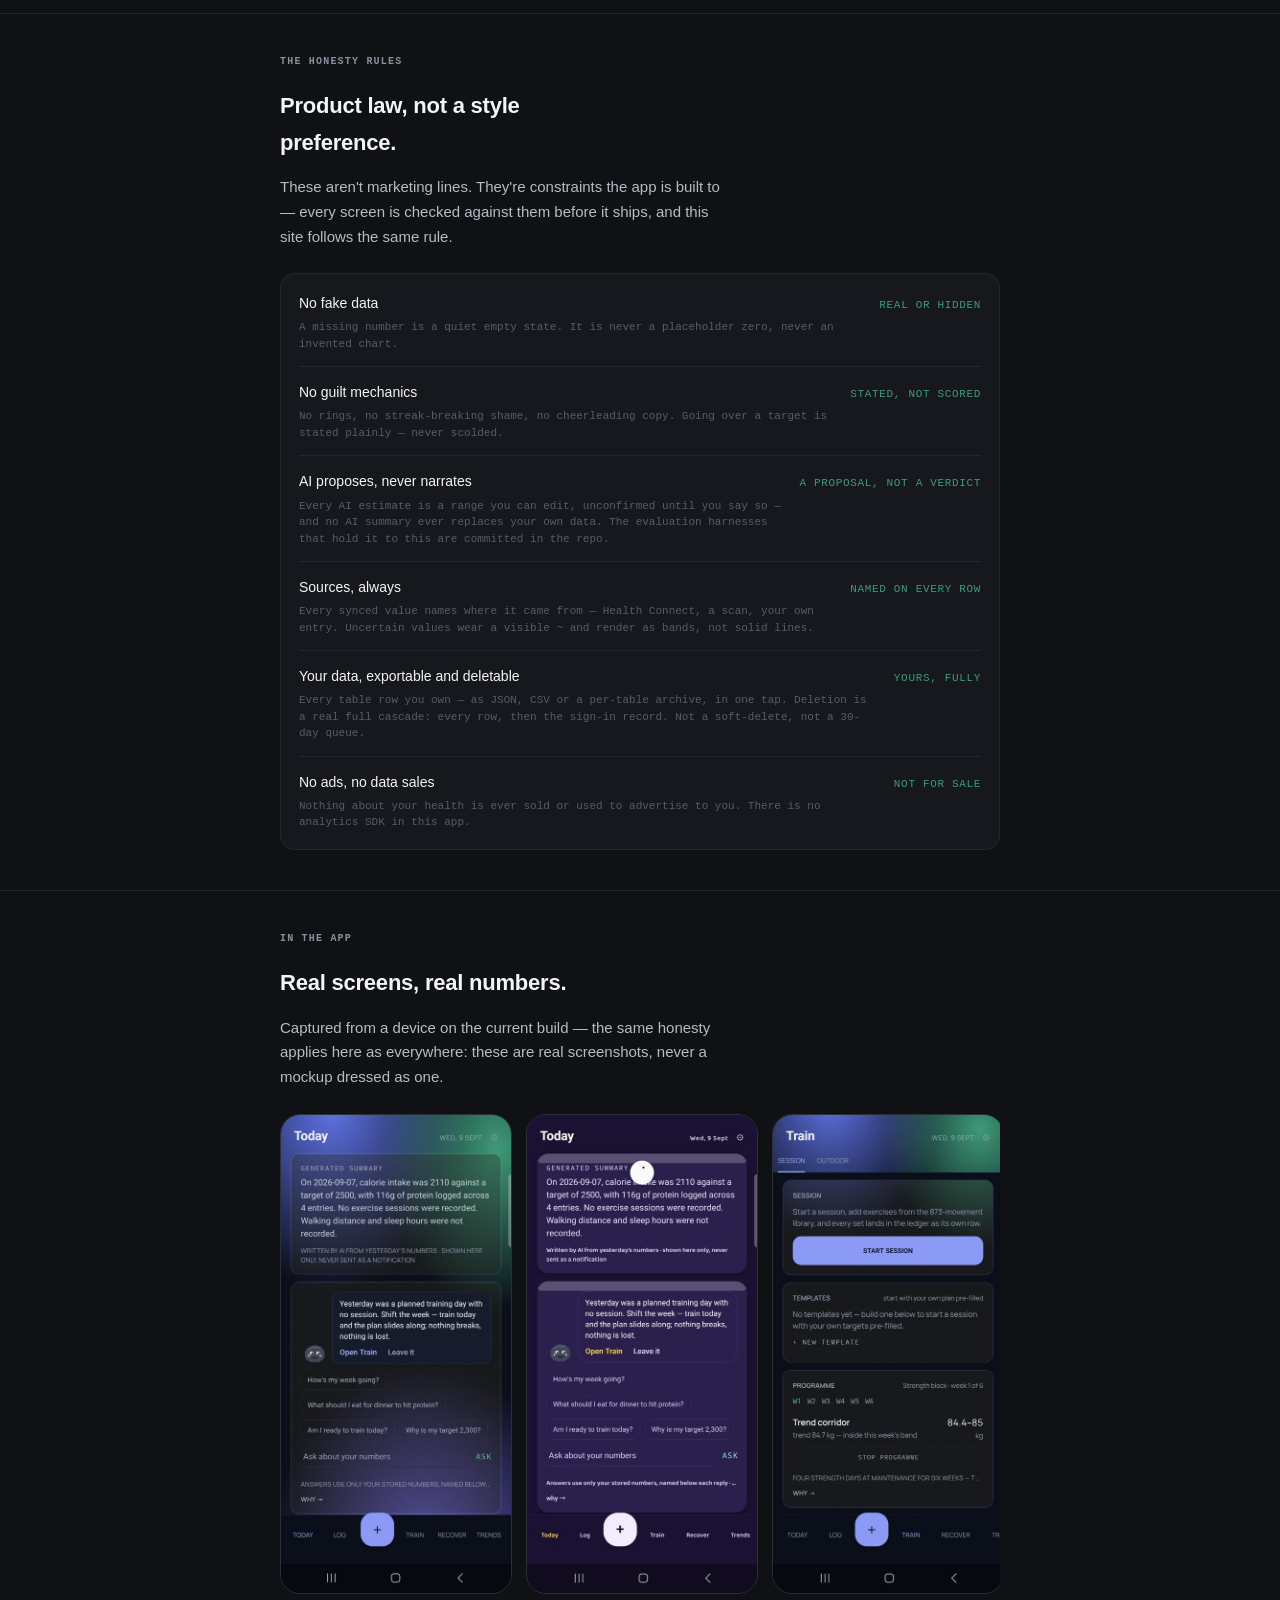
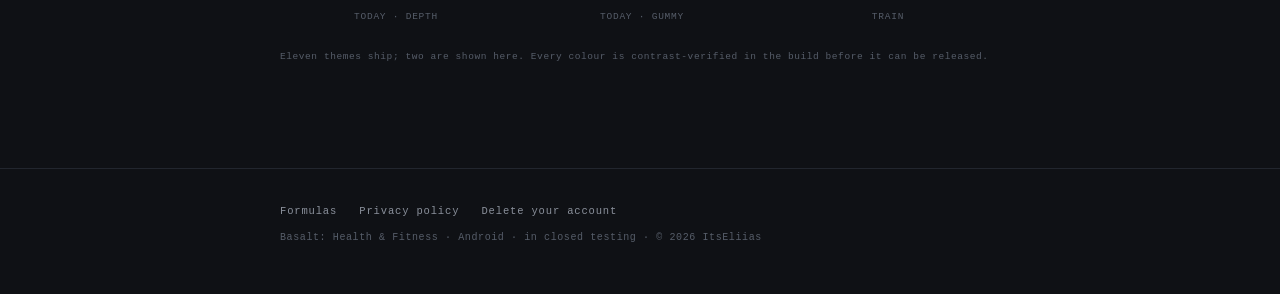
==== commit 4b47ad7e: "Copyright © 2026 ItsEliias — footers + proprietary LICENSE; Basalt marks noted common-law" ====
--- a/index.html
+++ b/index.html
@@ -236,7 +236,7 @@
       <a href="/privacy/">Privacy policy</a>
       <a href="/delete-account/">Delete your account</a>
     </nav>
-    <div class="copy">Basalt: Health &amp; Fitness · Android · in closed testing</div>
+    <div class="copy">Basalt: Health &amp; Fitness · Android · in closed testing · © 2026 ItsEliias</div>
   </div>
 </footer>
 
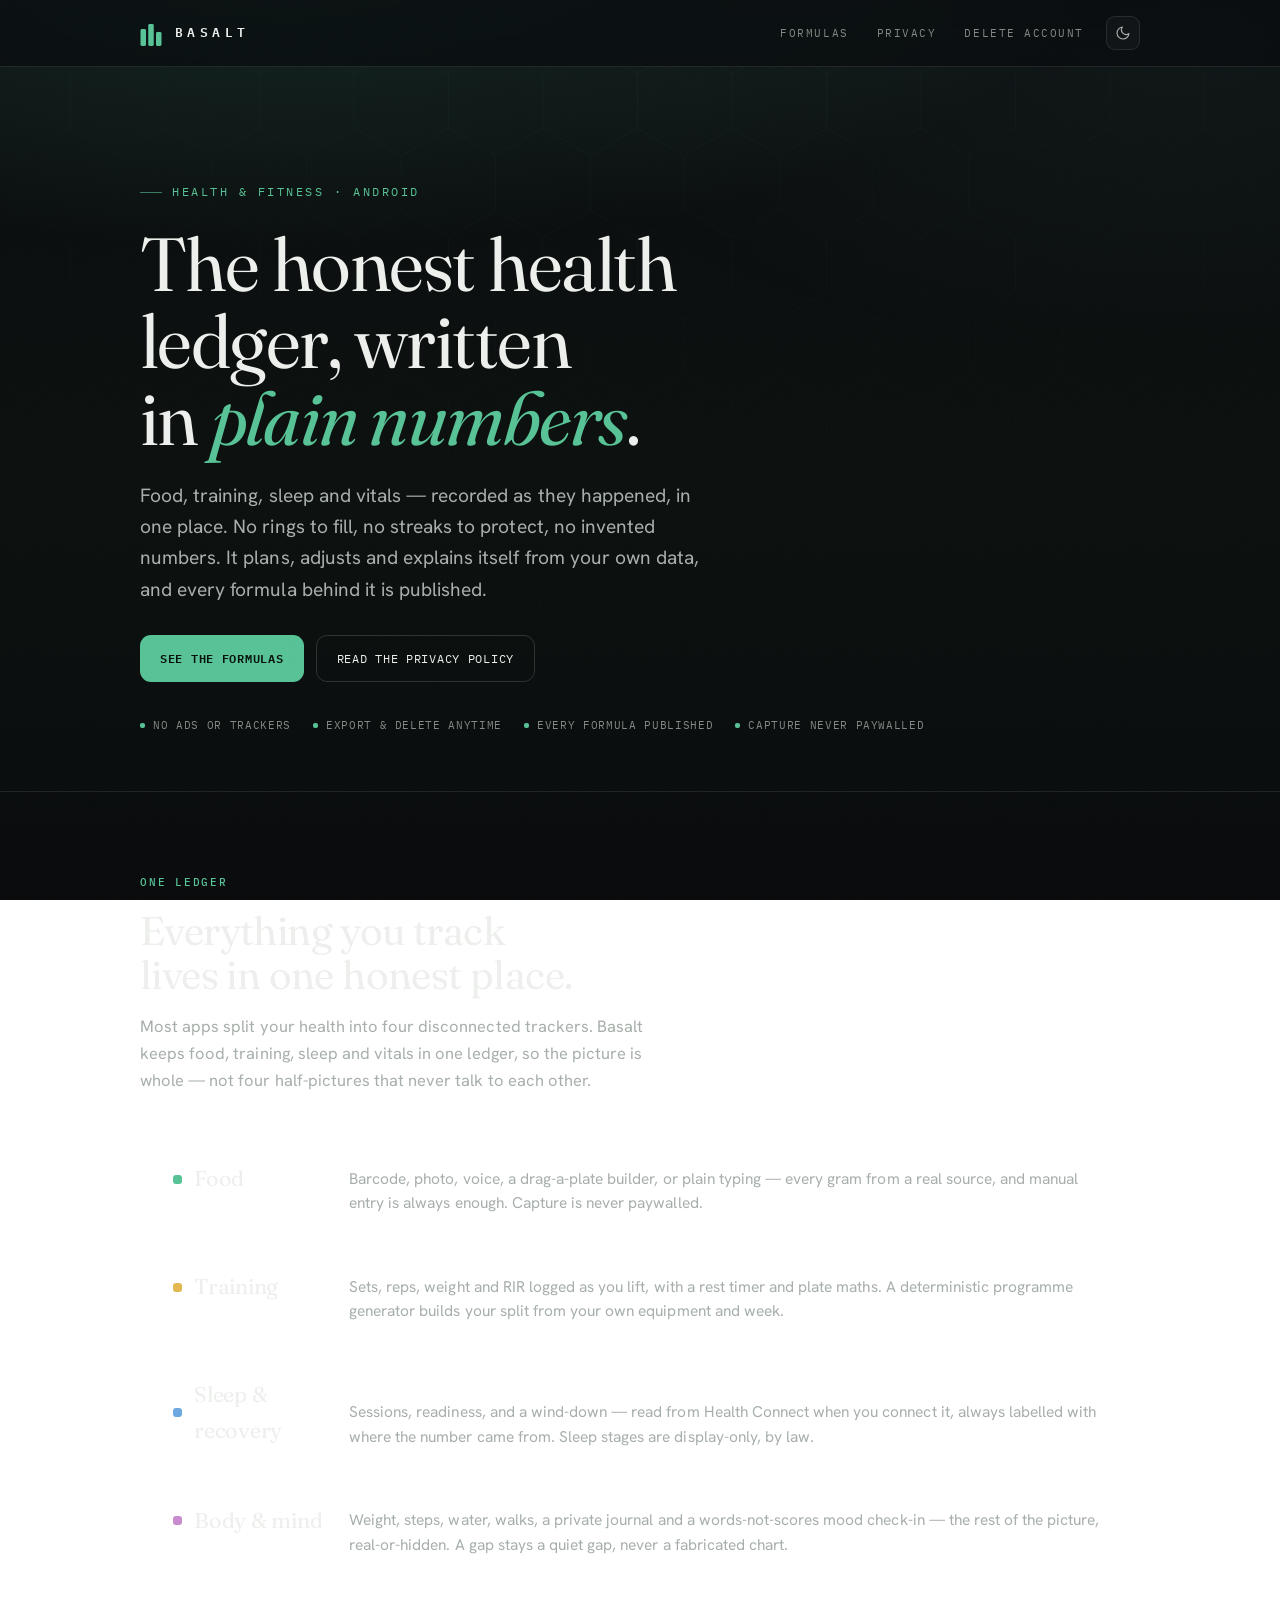
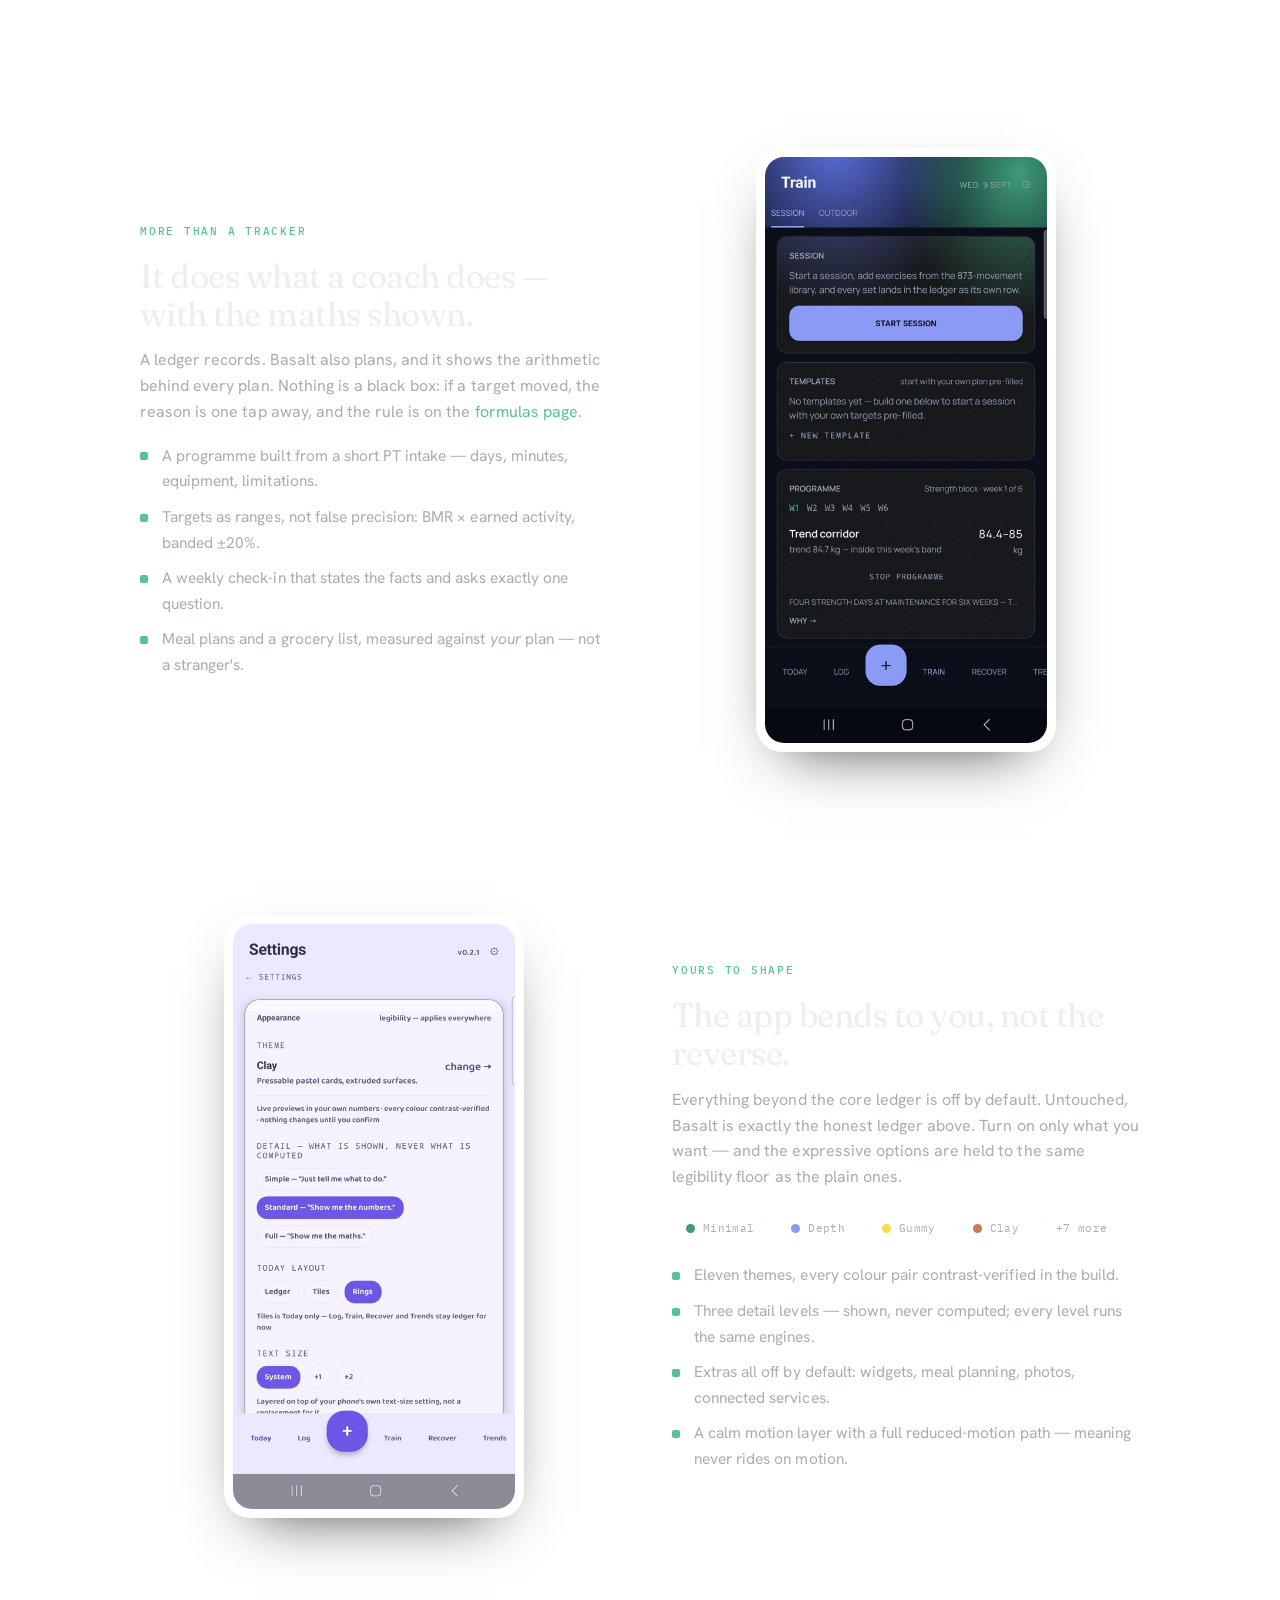
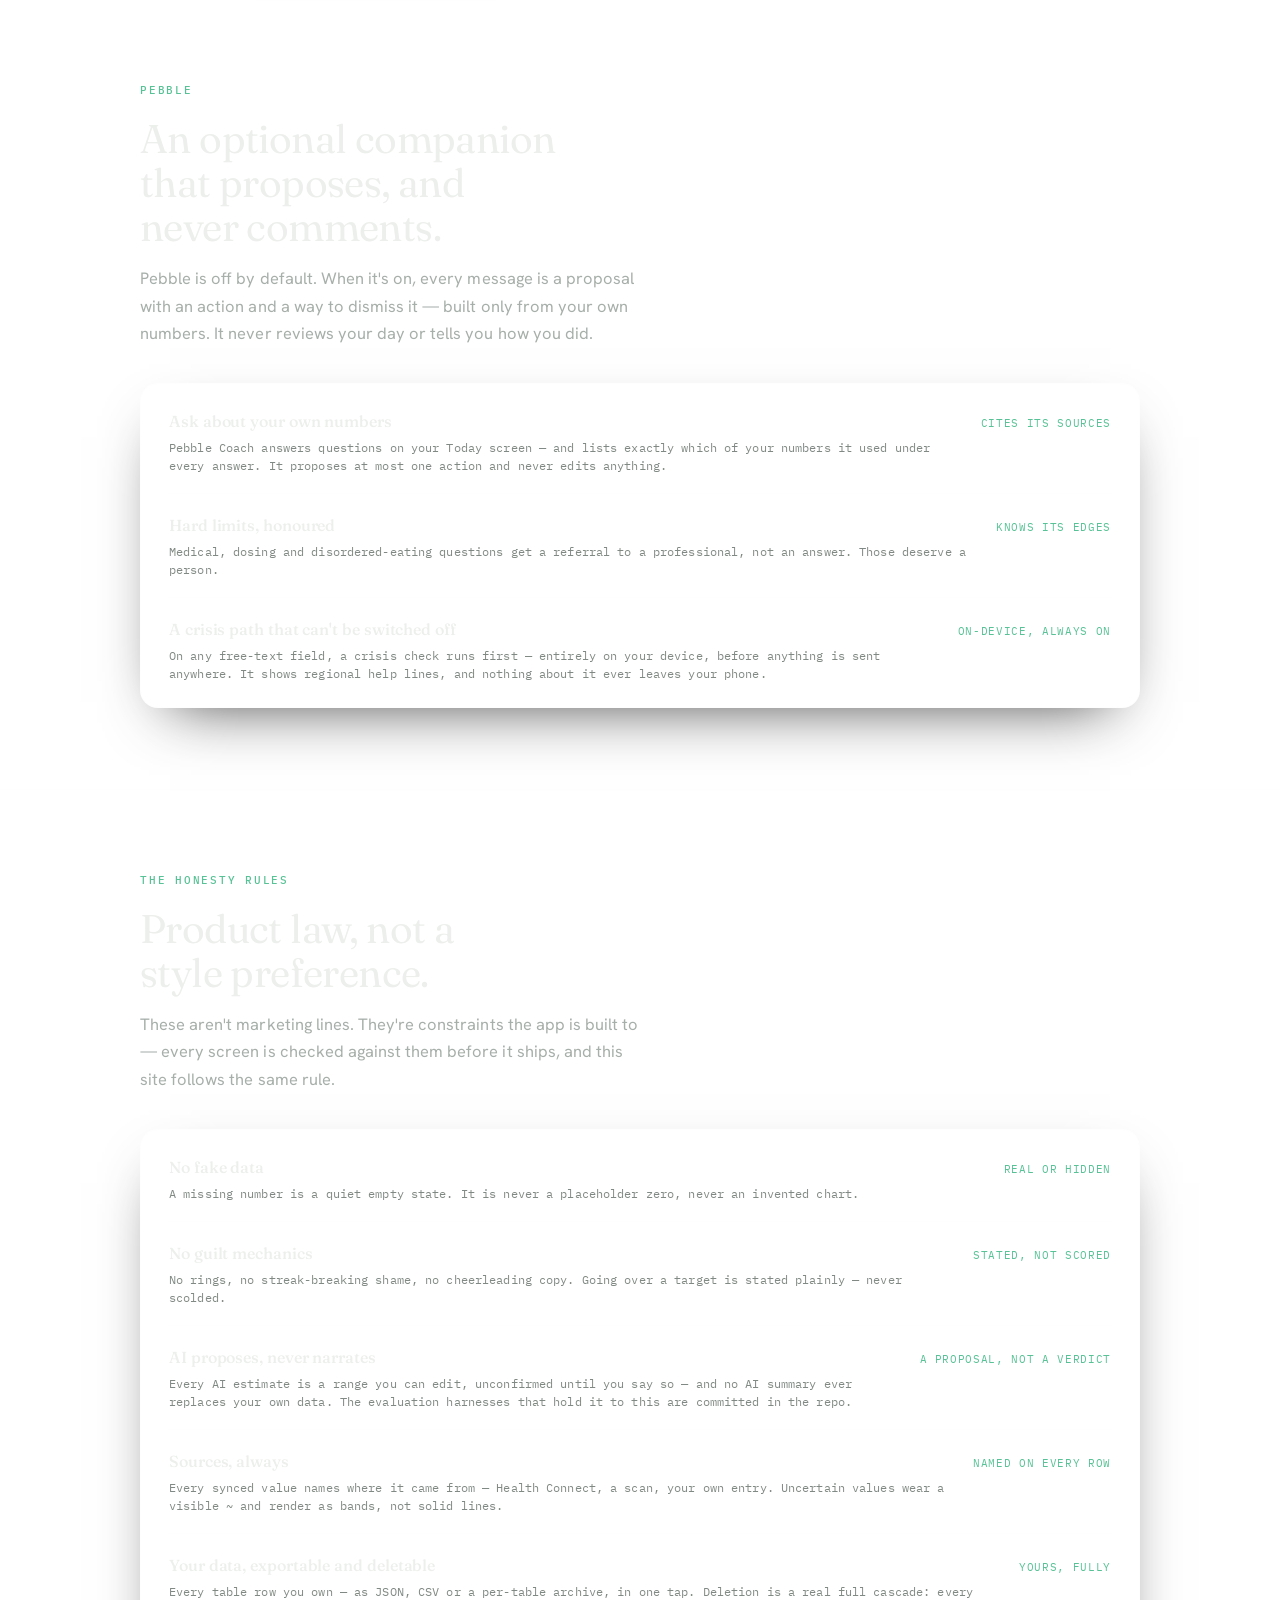
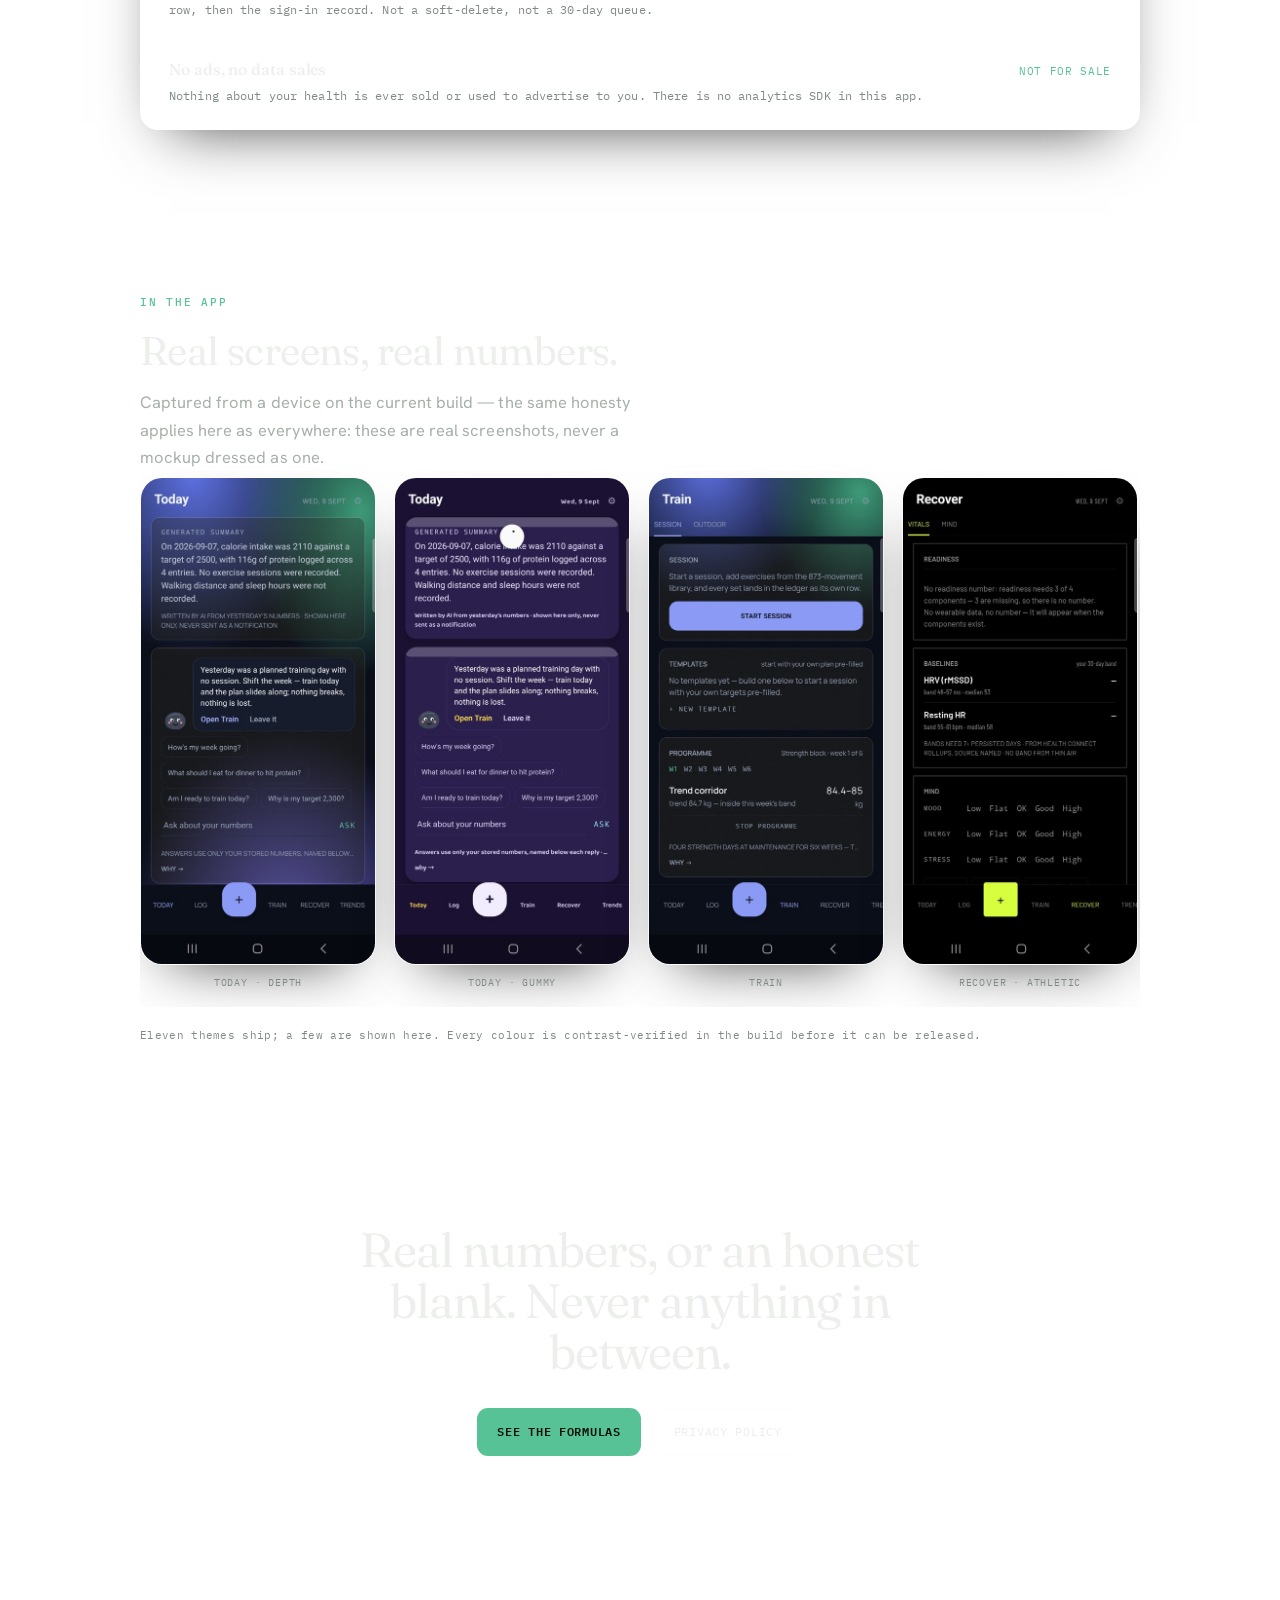
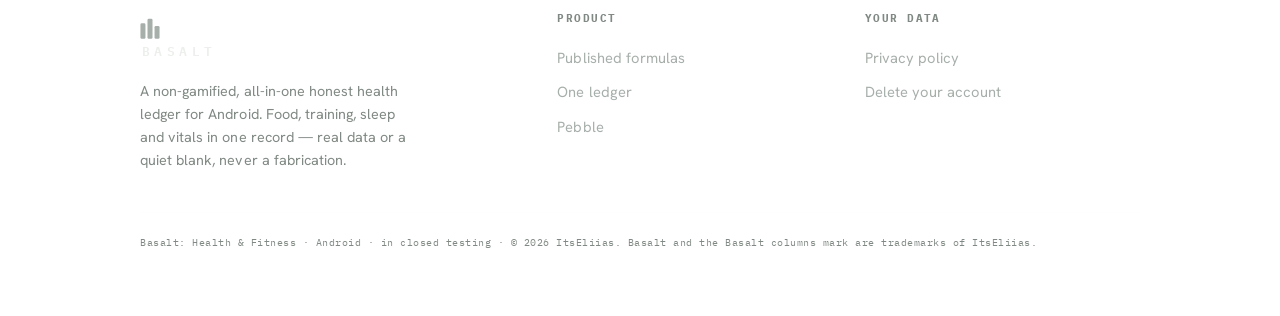
==== commit f85a2fc1: "Redesign: 'the honest ledger, written in basalt' Full visual redesign applying a product-derived con" ====
--- a/index.html
+++ b/index.html
@@ -5,17 +5,40 @@
 <meta name="viewport" content="width=device-width, initial-scale=1">
 <title>Basalt — the honest health ledger</title>
 <meta name="description" content="Basalt is a non-gamified health ledger: food, training, sleep and vitals in one honest record. Every formula published, AI proposes and never narrates, your data yours — exportable and deletable, always.">
+<meta name="theme-color" content="#0A0C0F" media="(prefers-color-scheme: dark)">
+<meta name="theme-color" content="#ECEAE3" media="(prefers-color-scheme: light)">
+<meta property="og:title" content="Basalt — the honest health ledger">
+<meta property="og:description" content="Food, training, sleep and vitals in one honest record. Every formula published. AI proposes, never narrates. Your data, exportable and deletable — always.">
+<meta property="og:type" content="website">
+<meta property="og:url" content="https://basalt.itseliias.com/">
+<link rel="preconnect" href="https://fonts.googleapis.com">
+<link rel="preconnect" href="https://fonts.gstatic.com" crossorigin>
+<link href="https://fonts.googleapis.com/css2?family=Fraunces:ital,opsz,wght@0,9..144,300..500;1,9..144,300..460&family=Hanken+Grotesk:wght@400;500;600;700&family=IBM+Plex+Mono:wght@400;500;600&display=swap" rel="stylesheet">
 <link rel="stylesheet" href="/style.css">
+<script>(function(){try{var p=new URLSearchParams(location.search).get('theme');var t=p||localStorage.getItem('basalt-theme')||'dark';if(t!=='light'&&t!=='dark')t='dark';document.documentElement.setAttribute('data-theme',t);}catch(e){document.documentElement.setAttribute('data-theme','dark');}})();</script>
 </head>
 <body>
 
+<div class="colonnade" aria-hidden="true"></div>
+
 <header class="site">
   <div class="wrap">
-    <a class="wordmark" href="/">BASALT</a>
+    <a class="brand" href="/" aria-label="Basalt home">
+      <svg width="22" height="26" viewBox="0 0 22 26" aria-hidden="true">
+        <rect x="0.5" y="9" width="5.5" height="17" rx="1.4" fill="currentColor"/>
+        <rect x="8.25" y="4" width="5.5" height="22" rx="1.4" fill="currentColor"/>
+        <rect x="16" y="12" width="5.5" height="14" rx="1.4" fill="currentColor"/>
+      </svg>
+      <span class="wordmark">BASALT</span>
+    </a>
     <nav class="site">
       <a href="/formulas/">Formulas</a>
       <a href="/privacy/">Privacy</a>
-      <a href="/delete-account/">Delete account</a>
+      <a href="/delete-account/" class="keeplabel">Delete account</a>
+      <button class="theme-toggle" aria-label="Toggle light and dark theme" title="Toggle theme">
+        <svg class="moon" viewBox="0 0 24 24" fill="none" stroke="currentColor" stroke-width="1.7" stroke-linecap="round" stroke-linejoin="round"><path d="M21 12.8A9 9 0 1 1 11.2 3 7 7 0 0 0 21 12.8z"/></svg>
+        <svg class="sun" viewBox="0 0 24 24" fill="none" stroke="currentColor" stroke-width="1.7" stroke-linecap="round" stroke-linejoin="round"><circle cx="12" cy="12" r="4.2"/><path d="M12 2v2M12 20v2M4.9 4.9l1.4 1.4M17.7 17.7l1.4 1.4M2 12h2M20 12h2M4.9 19.1l1.4-1.4M17.7 6.3l1.4-1.4"/></svg>
+      </button>
     </nav>
   </div>
 </header>
@@ -23,18 +46,27 @@
 <main>
   <section class="hero">
     <div class="wrap">
-      <div class="kicker">Health &amp; Fitness</div>
-      <h1>The honest health ledger.</h1>
-      <p class="lede">
+      <div class="eyebrow rise d1">Health &amp; Fitness · Android</div>
+      <h1 class="rise d2">The honest health ledger, written in <em>plain numbers</em>.</h1>
+      <p class="lede rise d3">
         Food, training, sleep and vitals — recorded as they happened, in one place. No rings to
         fill, no streaks to protect, no invented numbers. It plans, adjusts and explains itself
         from your own data, and every formula behind it is published.
       </p>
-      <div class="store-line">Android · in closed testing</div>
-    </div>
-  </section>
-
-  <section class="section">
+      <div class="btns rise d4">
+        <a class="btn primary" href="/formulas/">See the formulas</a>
+        <a class="btn ghost" href="/privacy/">Read the privacy policy</a>
+      </div>
+      <div class="trust rise d5">
+        <span>No ads or trackers</span>
+        <span>Export &amp; delete anytime</span>
+        <span>Every formula published</span>
+        <span>Capture never paywalled</span>
+      </div>
+    </div>
+  </section>
+
+  <section class="section reveal">
     <div class="wrap">
       <div class="microlabel">One ledger</div>
       <h2>Everything you track lives in one honest place.</h2>
@@ -43,28 +75,24 @@
         sleep and vitals in one ledger, so the picture is whole — not four half-pictures that never
         talk to each other.
       </p>
-      <div class="pillars">
-        <div class="pillar">
-          <div class="dot protein"></div>
-          <h3>Food</h3>
+      <div class="strata">
+        <div class="stratum">
+          <h3><span class="dot" style="background:#57C295"></span>Food</h3>
           <p>Barcode, photo, voice, a drag-a-plate builder, or plain typing — every gram from a
           real source, and manual entry is always enough. Capture is never paywalled.</p>
         </div>
-        <div class="pillar">
-          <div class="dot carbs"></div>
-          <h3>Training</h3>
+        <div class="stratum">
+          <h3><span class="dot" style="background:#E4B851"></span>Training</h3>
           <p>Sets, reps, weight and RIR logged as you lift, with a rest timer and plate maths.
           A deterministic programme generator builds your split from your own equipment and week.</p>
         </div>
-        <div class="pillar">
-          <div class="dot recovery"></div>
-          <h3>Sleep &amp; recovery</h3>
+        <div class="stratum">
+          <h3><span class="dot" style="background:#6EA8E0"></span>Sleep &amp; recovery</h3>
           <p>Sessions, readiness, and a wind-down — read from Health Connect when you connect it,
           always labelled with where the number came from. Sleep stages are display-only, by law.</p>
         </div>
-        <div class="pillar">
-          <div class="dot fat"></div>
-          <h3>Body &amp; mind</h3>
+        <div class="stratum">
+          <h3><span class="dot" style="background:#C98BD0"></span>Body &amp; mind</h3>
           <p>Weight, steps, water, walks, a private journal and a words-not-scores mood check-in —
           the rest of the picture, real-or-hidden. A gap stays a quiet gap, never a fabricated chart.</p>
         </div>
@@ -72,80 +100,60 @@
     </div>
   </section>
 
-  <section class="section">
-    <div class="wrap">
-      <div class="microlabel">More than a tracker</div>
-      <h2>It does what a coach does — from your own numbers, with the maths shown.</h2>
-      <p class="intro">
-        A ledger records. Basalt also plans, and it shows the arithmetic behind every plan. Nothing
-        is a black box: if a target moved, the reason is one tap away, and the rule is on the
-        <a href="/formulas/">formulas page</a>.
-      </p>
-      <div class="receipt">
-        <div class="rrow">
-          <div class="l"><div class="n">A programme built for you</div><div class="m">Answer a short PT intake — experience, days, minutes, equipment, any limitations — and Basalt generates a split with sets, reps, rest and starting loads. Knee pain caps squat difficulty; bodyweight-only progresses by reps; an unfixable gap is stated, never hidden.</div></div>
-          <div class="r">Rules published</div>
-        </div>
-        <div class="rrow">
-          <div class="l"><div class="n">Targets that are ranges, not false precision</div><div class="m">BMR (Mifflin-St Jeor) × activity earned from your own step and session history, banded ±20%. Rate rails with floors, and a plain "slow down" when a goal outpaces them.</div></div>
-          <div class="r">Every number a band</div>
-        </div>
-        <div class="rrow">
-          <div class="l"><div class="n">A weekly check-in that states the facts and asks once</div><div class="m">It reads your week by a published priority — safety, then adherence, then energy, then volume — states what happened, and asks exactly one question. Illness never counts against adherence.</div></div>
-          <div class="r">One ask, not a lecture</div>
-        </div>
-        <div class="rrow">
-          <div class="l"><div class="n">Meal plans and a grocery list</div><div class="m">Recipe import, ate-out estimates as ranges, batch-cook weeks, and adherence measured against your own plan — not a stranger's diet.</div></div>
-          <div class="r">Your plan, your numbers</div>
-        </div>
-      </div>
-    </div>
-  </section>
-
-  <section class="section">
-    <div class="wrap">
-      <div class="microlabel">Yours to shape</div>
-      <h2>The app bends to you, not the reverse.</h2>
-      <p class="intro">
-        Everything beyond the core ledger is off by default. With every option untouched, Basalt is
-        exactly the honest ledger above. Turn on only what you want.
-      </p>
-      <div class="pillars">
-        <div class="pillar">
-          <div class="dot recovery"></div>
-          <h3>Eleven themes</h3>
-          <p>From stern Minimal to glassy Depth to bouncy Gummy. Every colour pair is contrast-verified in
-          the build, so the expressive ones are exactly as legible as the plain ones.</p>
+  <section class="section reveal">
+    <div class="wrap">
+      <div class="spotlight">
+        <div class="stext">
+          <div class="microlabel">More than a tracker</div>
+          <h3>It does what a coach does — with the maths shown.</h3>
+          <p>A ledger records. Basalt also plans, and it shows the arithmetic behind every plan.
+          Nothing is a black box: if a target moved, the reason is one tap away, and the rule is on
+          the <a href="/formulas/">formulas page</a>.</p>
+          <ul>
+            <li>A programme built from a short PT intake — days, minutes, equipment, limitations.</li>
+            <li>Targets as ranges, not false precision: BMR × earned activity, banded ±20%.</li>
+            <li>A weekly check-in that states the facts and asks exactly one question.</li>
+            <li>Meal plans and a grocery list, measured against <em>your</em> plan — not a stranger's.</li>
+          </ul>
+        </div>
+        <div class="svisual">
+          <div class="phone"><img src="/shots/train-depth.jpg" alt="The Train screen — sets, reps, RIR and a rest timer" loading="lazy"></div>
+        </div>
+      </div>
+    </div>
+  </section>
+
+  <section class="section reveal">
+    <div class="wrap">
+      <div class="spotlight flip">
+        <div class="stext">
+          <div class="microlabel">Yours to shape</div>
+          <h3>The app bends to you, not the reverse.</h3>
+          <p>Everything beyond the core ledger is off by default. Untouched, Basalt is exactly the
+          honest ledger above. Turn on only what you want — and the expressive options are held to
+          the same legibility floor as the plain ones.</p>
           <div class="swatches">
             <span class="swatch"><b style="background:#3E9B78"></b>Minimal</span>
             <span class="swatch"><b style="background:#8B9BF5"></b>Depth</span>
             <span class="swatch"><b style="background:#FFD84D"></b>Gummy</span>
+            <span class="swatch"><b style="background:#C67C54"></b>Clay</span>
+            <span class="swatch">+7 more</span>
           </div>
-        </div>
-        <div class="pillar">
-          <div class="dot carbs"></div>
-          <h3>Three detail levels</h3>
-          <p>Simple ("just tell me what to do"), Standard ("show me the numbers"), Full ("show me
-          the maths"). The rule: shown, never computed — every level runs the same engines, and
-          anything hidden is one tap away.</p>
-        </div>
-        <div class="pillar">
-          <div class="dot protein"></div>
-          <h3>Extras, all off by default</h3>
-          <p>Widgets, meal planning, photos, connected services, motivation surfaces — each a single
-          switch, each honest inside. Nothing is on until you turn it on.</p>
-        </div>
-        <div class="pillar">
-          <div class="dot fat"></div>
-          <h3>Motion that respects you</h3>
-          <p>A calm motion layer with a personality per theme — and a full reduced-motion path, so
-          Android's "Remove animations" turns all of it off. Meaning is never carried by motion alone.</p>
-        </div>
-      </div>
-    </div>
-  </section>
-
-  <section class="section">
+          <ul>
+            <li>Eleven themes, every colour pair contrast-verified in the build.</li>
+            <li>Three detail levels — shown, never computed; every level runs the same engines.</li>
+            <li>Extras all off by default: widgets, meal planning, photos, connected services.</li>
+            <li>A calm motion layer with a full reduced-motion path — meaning never rides on motion.</li>
+          </ul>
+        </div>
+        <div class="svisual">
+          <div class="phone"><img src="/shots/themes-clay.jpg" alt="Appearance settings — themes and detail levels in the Clay theme" loading="lazy"></div>
+        </div>
+      </div>
+    </div>
+  </section>
+
+  <section class="section reveal">
     <div class="wrap">
       <div class="microlabel">Pebble</div>
       <h2>An optional companion that proposes, and never comments.</h2>
@@ -171,7 +179,7 @@
     </div>
   </section>
 
-  <section class="section">
+  <section class="section reveal">
     <div class="wrap">
       <div class="microlabel">The honesty rules</div>
       <h2>Product law, not a style preference.</h2>
@@ -208,7 +216,7 @@
     </div>
   </section>
 
-  <section class="section">
+  <section class="section reveal">
     <div class="wrap">
       <div class="microlabel">In the app</div>
       <h2>Real screens, real numbers.</h2>
@@ -223,22 +231,53 @@
         <figure><img src="/shots/recover-athletic.jpg" alt="Recover screen in the Athletic theme" loading="lazy"><figcaption>Recover · Athletic</figcaption></figure>
         <figure><img src="/shots/themes-clay.jpg" alt="Appearance settings — themes and detail levels" loading="lazy"><figcaption>Appearance · Clay</figcaption></figure>
       </div>
-      <p class="srcnote">Eleven themes ship; two are shown here. Every colour is contrast-verified in
+      <p class="srcnote">Eleven themes ship; a few are shown here. Every colour is contrast-verified in
       the build before it can be released.</p>
+    </div>
+  </section>
+
+  <section class="cta-band reveal">
+    <div class="wrap">
+      <h2>Real numbers, or an honest blank. Never anything in between.</h2>
+      <div class="btns">
+        <a class="btn primary" href="/formulas/">See the formulas</a>
+        <a class="btn ghost" href="/privacy/">Privacy policy</a>
+      </div>
     </div>
   </section>
 </main>
 
 <footer class="site">
   <div class="wrap">
-    <nav>
-      <a href="/formulas/">Formulas</a>
-      <a href="/privacy/">Privacy policy</a>
-      <a href="/delete-account/">Delete your account</a>
-    </nav>
-    <div class="copy">Basalt: Health &amp; Fitness · Android · in closed testing · © 2026 ItsEliias</div>
+    <div class="cols">
+      <div class="col about">
+        <a class="brand" href="/" aria-label="Basalt home">
+          <svg width="20" height="24" viewBox="0 0 22 26" aria-hidden="true">
+            <rect x="0.5" y="9" width="5.5" height="17" rx="1.4" fill="currentColor"/>
+            <rect x="8.25" y="4" width="5.5" height="22" rx="1.4" fill="currentColor"/>
+            <rect x="16" y="12" width="5.5" height="14" rx="1.4" fill="currentColor"/>
+          </svg>
+          <span class="wordmark">BASALT</span>
+        </a>
+        <p>A non-gamified, all-in-one honest health ledger for Android. Food, training, sleep and
+        vitals in one record — real data or a quiet blank, never a fabrication.</p>
+      </div>
+      <div class="col">
+        <h4>Product</h4>
+        <a href="/formulas/">Published formulas</a>
+        <a href="/#">One ledger</a>
+        <a href="/#">Pebble</a>
+      </div>
+      <div class="col">
+        <h4>Your data</h4>
+        <a href="/privacy/">Privacy policy</a>
+        <a href="/delete-account/">Delete your account</a>
+      </div>
+    </div>
+    <div class="copy">Basalt: Health &amp; Fitness · Android · in closed testing · © 2026 ItsEliias. Basalt and the Basalt columns mark are trademarks of ItsEliias.</div>
   </div>
 </footer>
 
+<script src="/site.js" defer></script>
 </body>
 </html>
--- a/style.css
+++ b/style.css
@@ -1,221 +1,327 @@
-/* Basalt site — the app's own design tokens, carried over verbatim from
-   packages/ui/src/tokens.ts and the prototype's :root. Dark canvas only —
-   the app has no light mode, and this site doesn't invent one. */
-
+/* Basalt — "the honest ledger, written in basalt".
+   Concept derived from the product's world: volcanic rock that cools into
+   hexagonal columns. Dark basalt ground + one green accent (health/life
+   through stone), a drifting hex-column motif, mono numerals as the data
+   voice, a serif display as the ledger's printed voice. Light theme is the
+   same stone in daylight. Two deliberate themes; every colour a token. */
+
+/* ── Tokens ─────────────────────────────────────────────────────────────── */
 :root {
-  --bg: #0F1115;
-  --surface: #16181D;
-  --surface2: #1B1E24;
-  --border: #22262E;
-  --border2: #2A2F38;
-  --ink: #F4F5F6;
-  --ink2: #B6BCC6;
-  --mute: #8A909B;
-  --faint: #565D69;
-
-  --protein: #C08432;
-  --carbs: #3E9B78;
-  --fat: #BE5540;
-  --recovery: #5E72E4;
-
-  --sans: -apple-system, BlinkMacSystemFont, "Inter", "Segoe UI", Roboto, Helvetica, Arial, sans-serif;
-  --mono: ui-monospace, "SF Mono", "JetBrains Mono", "Cascadia Mono", Menlo, Consolas, monospace;
+  --display: 'Fraunces', Georgia, 'Times New Roman', serif;
+  --body: 'Hanken Grotesk', system-ui, -apple-system, sans-serif;
+  --mono: 'IBM Plex Mono', ui-monospace, 'SF Mono', Menlo, monospace;
+
+  /* Dark — basalt */
+  --ground-a: #0A0C0F;
+  --ground-b: #0C110F;
+  --ground-c: #090B0D;
+  --ink: #ECEFEB;
+  --ink-dim: #A7AFAA;
+  --ink-faint: #808983;          /* ≥4.5:1 on ground and surface */
+  --accent: #57C295;
+  --accent-deep: #3E9B78;
+  --accent-ink: #071009;          /* text on an accent fill */
+  --glow: rgba(79, 182, 140, 0.20);
+  --glow-2: rgba(120, 200, 170, 0.06);
+  --hairline: rgba(236, 239, 235, 0.10);
+  --hairline-strong: rgba(236, 239, 235, 0.16);
+  --card: rgba(255, 255, 255, 0.028);
+  --card-strong: rgba(255, 255, 255, 0.05);
+  --motif: rgba(120, 190, 165, 1);   /* hex columns, opacity applied per-use */
+  --shadow: 0 24px 60px -30px rgba(0, 0, 0, 0.8);
+
+  --maxw: 1080px;
+  --gutter: clamp(20px, 5vw, 40px);
+}
+
+:root[data-theme='light'] {
+  /* Light — basalt in daylight / exposed rock */
+  --ground-a: #ECEAE3;
+  --ground-b: #E6EAE4;
+  --ground-c: #E9E7E0;
+  --ink: #171D19;
+  --ink-dim: #47514B;
+  --ink-faint: #5E675F;          /* ≥4.5:1 on ground and surface */
+  --accent: #27704E;             /* ≥4.5:1 as small text on ground */
+  --accent-deep: #1C5039;
+  --accent-ink: #F4FBF7;
+  --glow: rgba(44, 122, 87, 0.16);
+  --glow-2: rgba(44, 122, 87, 0.05);
+  --hairline: rgba(23, 29, 25, 0.12);
+  --hairline-strong: rgba(23, 29, 25, 0.20);
+  --card: rgba(255, 255, 255, 0.55);
+  --card-strong: rgba(255, 255, 255, 0.78);
+  --motif: rgba(40, 80, 62, 1);
+  --shadow: 0 24px 50px -30px rgba(40, 60, 50, 0.35);
 }
 
 * { box-sizing: border-box; margin: 0; padding: 0; }
 
-html, body { background: var(--bg); }
+html { scroll-behavior: smooth; -webkit-text-size-adjust: 100%; }
 
 body {
-  color: var(--ink2);
-  font-family: var(--sans);
-  font-size: 15px;
+  min-height: 100%;
+  color: var(--ink-dim);
+  font-family: var(--body);
+  font-size: 16px;
   line-height: 1.65;
+  letter-spacing: 0.002em;
   -webkit-font-smoothing: antialiased;
-}
-
-a { color: var(--carbs); text-decoration: none; }
-a:hover { text-decoration: underline; }
-
+  text-rendering: optimizeLegibility;
+  /* Document-length depth gradient — scrolling moves you through the rock. */
+  background:
+    linear-gradient(180deg, var(--ground-a) 0%, var(--ground-b) 55%, var(--ground-c) 100%);
+  background-attachment: fixed;
+  overflow-x: hidden;
+}
+
+/* Fixed atmosphere layers ------------------------------------------------- */
+
+/* radial "light source" glow anchored top */
+body::before {
+  content: ''; position: fixed; inset: 0; z-index: -2; pointer-events: none;
+  background:
+    radial-gradient(120% 70% at 22% -10%, var(--glow) 0%, transparent 55%),
+    radial-gradient(90% 60% at 92% 4%, var(--glow-2) 0%, transparent 60%);
+}
+
+/* fine stone grain */
+body::after {
+  content: ''; position: fixed; inset: 0; z-index: 90; pointer-events: none;
+  opacity: 0.05; mix-blend-mode: overlay; background-size: 240px;
+  background-image: url("data:image/svg+xml,%3Csvg xmlns='http://www.w3.org/2000/svg' width='240' height='240'%3E%3Cfilter id='n'%3E%3CfeTurbulence type='fractalNoise' baseFrequency='0.9' numOctaves='2' stitchTiles='stitch'/%3E%3C/filter%3E%3Crect width='100%25' height='100%25' filter='url(%23n)'/%3E%3C/svg%3E");
+}
+:root[data-theme='light'] body::after { mix-blend-mode: multiply; opacity: 0.04; }
+
+/* the basalt-column motif: a drifting hex field, masked to fade into ground */
+.colonnade {
+  position: fixed; inset: -10% -5% auto -5%; height: 130vh; z-index: -1;
+  pointer-events: none; opacity: 0.5;
+  -webkit-mask-image: radial-gradient(120% 90% at 50% 8%, #000 0%, transparent 72%);
+  mask-image: radial-gradient(120% 90% at 50% 8%, #000 0%, transparent 72%);
+}
+.colonnade svg { width: 100%; height: 100%; }
+.colonnade .hx { fill: none; stroke: var(--motif); stroke-opacity: 0.07; stroke-width: 1; }
+.colonnade .drift { animation: drift 120s linear infinite; }
+@keyframes drift { from { transform: translateY(0); } to { transform: translateY(-52px); } }
+
+a { color: var(--accent); text-decoration: none; transition: color .2s; }
+a:hover { color: var(--ink); }
 strong { color: var(--ink); font-weight: 600; }
+::selection { background: var(--accent); color: var(--accent-ink); }
 
 .mono { font-family: var(--mono); font-variant-numeric: tabular-nums; }
-
-/* ── Layout ─────────────────────────────────────────────────────────── */
-
-.wrap { max-width: 760px; margin: 0 auto; padding: 0 20px; }
-
+.wrap { max-width: var(--maxw); margin: 0 auto; padding: 0 var(--gutter); }
+
+/* ── Nav ────────────────────────────────────────────────────────────────── */
 header.site {
-  border-bottom: 1px solid var(--border);
+  position: sticky; top: 0; z-index: 80;
+  backdrop-filter: saturate(1.4) blur(14px);
+  -webkit-backdrop-filter: saturate(1.4) blur(14px);
+  background: color-mix(in oklab, var(--ground-a) 72%, transparent);
+  border-bottom: 1px solid var(--hairline);
 }
 header.site .wrap {
   display: flex; align-items: center; justify-content: space-between;
-  padding-top: 20px; padding-bottom: 20px;
-}
+  padding-top: 16px; padding-bottom: 16px;
+}
+.brand { display: inline-flex; align-items: center; gap: 11px; }
+.brand svg { display: block; }
 .wordmark {
-  font-family: var(--mono); font-size: 13px; letter-spacing: 0.24em;
-  color: var(--ink); font-weight: 600;
-}
+  font-family: var(--mono); font-size: 13px; letter-spacing: 0.34em;
+  color: var(--ink); font-weight: 600; padding-left: 2px;
+}
+nav.site { display: flex; align-items: center; gap: 4px; }
 nav.site a {
-  font-family: var(--mono); font-size: 10.5px; letter-spacing: 0.1em;
-  text-transform: uppercase; color: var(--mute); margin-left: 22px;
-}
-nav.site a:hover { color: var(--ink2); text-decoration: none; }
-
-footer.site {
-  border-top: 1px solid var(--border);
-  margin-top: 64px;
-  padding: 28px 0 48px;
-}
-footer.site .wrap {
-  display: flex; flex-wrap: wrap; gap: 8px 20px; align-items: baseline;
-  justify-content: space-between;
-}
-footer.site nav a {
-  font-family: var(--mono); font-size: 10.5px; letter-spacing: 0.08em;
-  color: var(--mute); margin-right: 18px;
-}
-footer.site .copy {
-  font-family: var(--mono); font-size: 10px; letter-spacing: 0.06em;
-  color: var(--faint);
-}
-
-/* ── Draft banner (privacy / delete-account only) ─────────────────────── */
-
-.draft {
   font-family: var(--mono); font-size: 11px; letter-spacing: 0.14em;
-  color: var(--fat); border: 1px solid var(--fat); border-radius: 6px;
-  padding: 8px 12px; margin-bottom: 28px; display: inline-block;
-}
-
-/* ── Prose pages (privacy / delete-account) ───────────────────────────── */
-
-main.doc { padding: 40px 0 80px; }
-main.doc h1 { color: var(--ink); font-size: 26px; letter-spacing: -0.01em; margin-bottom: 4px; }
-main.doc .sub {
-  font-family: var(--mono); font-size: 11px; letter-spacing: 0.12em;
-  color: var(--faint); text-transform: uppercase; margin-bottom: 36px;
-}
-main.doc h2 {
-  color: var(--ink); font-size: 17px; margin: 36px 0 10px;
-  padding-top: 20px; border-top: 1px solid var(--border);
-}
-main.doc p { margin-bottom: 12px; }
-main.doc ul, main.doc ol { margin: 0 0 12px 20px; }
-main.doc li { margin-bottom: 6px; }
-main.doc .note {
-  font-family: var(--mono); font-size: 10.5px; letter-spacing: 0.06em;
-  color: var(--faint); text-transform: uppercase; margin-top: 8px;
-}
-
-/* ── Landing page ──────────────────────────────────────────────────────── */
-
-.hero { padding: 64px 0 40px; }
-.hero .kicker {
-  font-family: var(--mono); font-size: 10.5px; letter-spacing: 0.16em;
-  color: var(--carbs); text-transform: uppercase; margin-bottom: 18px;
-}
+  text-transform: uppercase; color: var(--ink-faint);
+  padding: 8px 12px; border-radius: 8px;
+}
+nav.site a:hover { color: var(--ink); background: var(--card); }
+.theme-toggle {
+  width: 34px; height: 34px; margin-left: 6px; display: grid; place-items: center;
+  border: 1px solid var(--hairline); border-radius: 9px; background: var(--card);
+  color: var(--ink-dim); cursor: pointer; transition: color .2s, border-color .2s;
+}
+.theme-toggle:hover { color: var(--ink); border-color: var(--hairline-strong); }
+.theme-toggle svg { width: 16px; height: 16px; }
+.theme-toggle .sun { display: none; }
+:root[data-theme='light'] .theme-toggle .moon { display: none; }
+:root[data-theme='light'] .theme-toggle .sun { display: block; }
+
+/* ── Buttons ────────────────────────────────────────────────────────────── */
+.btns { display: flex; flex-wrap: wrap; gap: 12px; margin-top: 30px; }
+.btn {
+  font-family: var(--mono); font-size: 12px; letter-spacing: 0.06em;
+  text-transform: uppercase; padding: 13px 20px; border-radius: 11px;
+  display: inline-flex; align-items: center; gap: 9px; transition: transform .2s, background .2s, border-color .2s;
+}
+.btn.primary { background: var(--accent); color: var(--accent-ink); font-weight: 600; }
+.btn.primary:hover { transform: translateY(-2px); background: color-mix(in oklab, var(--accent) 88%, #fff); }
+.btn.ghost { border: 1px solid var(--hairline-strong); color: var(--ink); }
+.btn.ghost:hover { border-color: var(--accent); color: var(--accent); transform: translateY(-2px); }
+
+/* ── Hero ───────────────────────────────────────────────────────────────── */
+.hero { padding: clamp(64px, 12vh, 128px) 0 56px; }
+.eyebrow {
+  font-family: var(--mono); font-size: 11.5px; letter-spacing: 0.22em;
+  text-transform: uppercase; color: var(--accent);
+  display: inline-flex; align-items: center; gap: 10px; margin-bottom: 24px;
+}
+.eyebrow::before { content: ''; width: 22px; height: 1px; background: var(--accent); opacity: 0.6; }
 .hero h1 {
-  color: var(--ink); font-size: 40px; line-height: 1.12; letter-spacing: -0.015em;
-  font-weight: 650; max-width: 12ch;
-}
-.hero p.lede {
-  color: var(--ink2); font-size: 16px; line-height: 1.6; max-width: 46ch;
-  margin-top: 20px;
-}
-.store-line {
-  font-family: var(--mono); font-size: 11px; letter-spacing: 0.08em;
-  color: var(--faint); text-transform: uppercase; margin-top: 28px;
-  border: 1px solid var(--border2); border-radius: 8px; padding: 10px 16px;
-  display: inline-block;
-}
-
-.section { padding: 40px 0; border-top: 1px solid var(--border); }
-.section .microlabel {
-  font-family: var(--mono); font-size: 10px; font-weight: 600; letter-spacing: 0.12em;
-  color: var(--mute); text-transform: uppercase; margin-bottom: 18px;
+  font-family: var(--display); color: var(--ink); font-weight: 380;
+  font-size: clamp(2.6rem, 6.4vw, 4.7rem); line-height: 1.02;
+  letter-spacing: -0.02em; text-wrap: balance; max-width: 15ch;
+  font-optical-sizing: auto;
+}
+.hero h1 em { font-style: italic; color: var(--accent); font-weight: 400; }
+.hero .lede {
+  color: var(--ink-dim); font-size: clamp(1.02rem, 1.7vw, 1.2rem);
+  line-height: 1.62; max-width: 52ch; margin-top: 24px;
+}
+.trust {
+  display: flex; flex-wrap: wrap; gap: 8px 22px; margin-top: 34px;
+  font-family: var(--mono); font-size: 11px; letter-spacing: 0.06em;
+  text-transform: uppercase; color: var(--ink-faint);
+}
+.trust span { display: inline-flex; align-items: center; gap: 8px; }
+.trust span::before { content: ''; width: 5px; height: 5px; border-radius: 2px; background: var(--accent); }
+
+/* ── Sections ───────────────────────────────────────────────────────────── */
+.section { padding: clamp(56px, 9vh, 96px) 0; border-top: 1px solid var(--hairline); }
+.microlabel {
+  font-family: var(--mono); font-size: 11px; font-weight: 500; letter-spacing: 0.16em;
+  color: var(--accent); text-transform: uppercase; margin-bottom: 18px;
 }
 .section h2 {
-  color: var(--ink); font-size: 22px; letter-spacing: -0.01em;
-  margin-bottom: 14px; max-width: 26ch;
-}
-.section p.intro { color: var(--ink2); max-width: 54ch; margin-bottom: 24px; }
-
-/* Pillar grid — food / training / sleep / vitals */
-.pillars {
-  display: grid; grid-template-columns: repeat(2, 1fr); gap: 1px;
-  background: var(--border); border: 1px solid var(--border); border-radius: 14px;
-  overflow: hidden;
-}
-.pillar { background: var(--surface); padding: 20px 18px; }
-.pillar .dot {
-  width: 8px; height: 8px; border-radius: 2px; margin-bottom: 12px;
-}
-.pillar h3 { color: var(--ink); font-size: 15px; font-weight: 600; margin-bottom: 6px; }
-.pillar p { color: var(--mute); font-size: 12.5px; line-height: 1.5; }
-
-@media (max-width: 520px) {
-  .pillars { grid-template-columns: 1fr; }
-  .hero h1 { font-size: 32px; }
-}
-
-/* Receipt-style rows — the honesty principles, exactly the app's row shape */
-.receipt { border: 1px solid var(--border); border-radius: 14px; background: var(--surface); padding: 4px 18px; }
+  font-family: var(--display); color: var(--ink); font-weight: 380;
+  font-size: clamp(1.7rem, 3.6vw, 2.5rem); line-height: 1.1;
+  letter-spacing: -0.015em; text-wrap: balance; max-width: 22ch;
+}
+.section .intro { color: var(--ink-dim); max-width: 56ch; margin-top: 16px; font-size: 1.03rem; }
+
+/* Strata — the four pillars as geological layers */
+.strata { margin-top: 40px; border: 1px solid var(--hairline); border-radius: 18px; overflow: hidden; background: var(--card); }
+.stratum {
+  display: grid; grid-template-columns: 150px 1fr; gap: 26px; align-items: baseline;
+  padding: 26px clamp(20px, 3vw, 32px); border-top: 1px solid var(--hairline);
+  transition: background .3s;
+}
+.stratum:first-child { border-top: 0; }
+.stratum:hover { background: var(--card-strong); }
+.stratum h3 {
+  font-family: var(--display); color: var(--ink); font-size: 1.35rem; font-weight: 400;
+  letter-spacing: -0.01em; display: flex; align-items: center; gap: 12px;
+}
+.stratum h3 .dot { width: 9px; height: 9px; border-radius: 3px; flex: 0 0 auto; }
+.stratum p { color: var(--ink-dim); font-size: 0.97rem; line-height: 1.6; }
+
+/* Receipt band — the honesty rules, the app's own row shape */
+.receipt { margin-top: 36px; border: 1px solid var(--hairline); border-radius: 18px; background: var(--card); padding: 6px clamp(18px, 3vw, 28px); box-shadow: var(--shadow); }
 .rrow {
-  display: flex; justify-content: space-between; align-items: baseline;
-  gap: 16px; padding: 14px 0; border-bottom: 1px solid var(--border);
+  display: flex; justify-content: space-between; align-items: baseline; gap: 20px;
+  padding: 18px 0; border-bottom: 1px solid var(--hairline);
 }
 .rrow:last-child { border-bottom: 0; }
-.rrow .l .n { color: var(--ink); font-size: 14px; font-weight: 500; }
-.rrow .l .m { font-family: var(--mono); font-size: 11px; color: var(--faint); margin-top: 4px; line-height: 1.5; }
+.rrow .l .n { color: var(--ink); font-size: 1rem; font-weight: 500; font-family: var(--display); letter-spacing: -0.005em; }
+.rrow .l .m { font-family: var(--mono); font-size: 11.5px; color: var(--ink-faint); margin-top: 5px; line-height: 1.55; letter-spacing: 0.01em; }
 .rrow .r {
-  font-family: var(--mono); font-size: 11px; color: var(--carbs);
-  text-transform: uppercase; letter-spacing: 0.06em; flex-shrink: 0; white-space: nowrap;
-}
-
-/* Screenshot placeholder slots — clearly marked, never fabricated */
-.shots { display: flex; gap: 14px; overflow-x: auto; padding-bottom: 6px; }
-.shot-slot {
-  flex: 0 0 auto; width: 200px; aspect-ratio: 9 / 19.5;
-  border: 1px dashed var(--border2); border-radius: 18px;
-  display: flex; align-items: center; justify-content: center; text-align: center;
-  padding: 16px;
-}
-.shot-slot span {
-  font-family: var(--mono); font-size: 9.5px; letter-spacing: 0.1em;
-  color: var(--faint); text-transform: uppercase; line-height: 1.6;
-}
-
-.srcnote {
-  font-family: var(--mono); font-size: 9.5px; letter-spacing: 0.06em;
-  color: var(--faint); margin-top: 18px; line-height: 1.6;
-}
-
-/* ── V4.1 additions ────────────────────────────────────────────────────── */
-
-/* Real device screenshots — the placeholder slots retired now that a real
-   build exists. Phone-shaped, bordered, horizontally scrollable. */
+  font-family: var(--mono); font-size: 11px; color: var(--accent);
+  text-transform: uppercase; letter-spacing: 0.06em; white-space: nowrap; flex-shrink: 0;
+  padding-top: 3px;
+}
+
+/* Spotlight rows — text | visual, alternating */
+.spotlight { display: grid; grid-template-columns: 1fr 1fr; gap: clamp(28px, 5vw, 64px); align-items: center; }
+.spotlight + .spotlight { margin-top: clamp(48px, 8vh, 88px); }
+.spotlight.flip .stext { order: 2; }
+.spotlight h3 { font-family: var(--display); color: var(--ink); font-weight: 400; font-size: clamp(1.5rem, 3vw, 2.1rem); line-height: 1.12; letter-spacing: -0.015em; }
+.spotlight p { color: var(--ink-dim); margin-top: 14px; line-height: 1.62; }
+.spotlight ul { list-style: none; margin-top: 18px; display: grid; gap: 10px; }
+.spotlight li { padding-left: 22px; position: relative; color: var(--ink-dim); font-size: 0.97rem; }
+.spotlight li::before { content: ''; position: absolute; left: 0; top: 0.62em; width: 8px; height: 8px; border-radius: 2px; background: var(--accent); }
+.svisual { display: flex; justify-content: center; }
+.phone {
+  width: min(300px, 78%); border-radius: 26px; border: 1px solid var(--hairline-strong);
+  background: var(--card-strong); padding: 8px; box-shadow: var(--shadow);
+}
+.phone img { display: block; width: 100%; border-radius: 19px; }
+
+/* swatches (themes) */
+.swatches { display: flex; flex-wrap: wrap; gap: 9px; margin-top: 22px; }
+.swatch {
+  font-family: var(--mono); font-size: 11px; letter-spacing: 0.03em; color: var(--ink-dim);
+  border: 1px solid var(--hairline-strong); border-radius: 999px; padding: 6px 13px;
+  background: var(--card); display: inline-flex; align-items: center; gap: 8px;
+}
+.swatch b { width: 9px; height: 9px; border-radius: 999px; display: inline-block; }
+
+/* Screenshot gallery */
+.shots { display: flex; gap: 18px; overflow-x: auto; padding: 6px 4px 16px; scroll-snap-type: x mandatory; }
+.shots figure { flex: 0 0 auto; margin: 0; scroll-snap-align: start; }
 .shots img {
-  flex: 0 0 auto; width: 232px; border-radius: 20px;
-  border: 1px solid var(--border2); background: var(--surface);
-}
-.shots figure { flex: 0 0 auto; margin: 0; }
+  width: 236px; border-radius: 22px; border: 1px solid var(--hairline-strong);
+  background: var(--card); box-shadow: var(--shadow); display: block;
+}
 .shots figcaption {
-  font-family: var(--mono); font-size: 9.5px; letter-spacing: 0.08em;
-  color: var(--faint); text-transform: uppercase; margin-top: 8px; text-align: center;
-}
-
-/* A second pillar accent — some cards use the recovery/carbs mix */
-.pillar .dot.carbs { background: var(--carbs); }
-.pillar .dot.protein { background: var(--protein); }
-.pillar .dot.recovery { background: var(--recovery); }
-.pillar .dot.fat { background: var(--fat); }
-
-/* Inline theme swatch strip — the eleven-theme system, honest little chips */
-.swatches { display: flex; flex-wrap: wrap; gap: 8px; margin-top: 8px; }
-.swatch {
-  font-family: var(--mono); font-size: 10.5px; letter-spacing: 0.04em;
-  color: var(--ink2); border: 1px solid var(--border2); border-radius: 999px;
-  padding: 5px 12px; background: var(--surface);
-}
-.swatch b { width: 8px; height: 8px; border-radius: 999px; display: inline-block; margin-right: 7px; vertical-align: middle; }
+  font-family: var(--mono); font-size: 10px; letter-spacing: 0.08em; color: var(--ink-faint);
+  text-transform: uppercase; margin-top: 10px; text-align: center;
+}
+.srcnote { font-family: var(--mono); font-size: 10.5px; letter-spacing: 0.03em; color: var(--ink-faint); margin-top: 20px; line-height: 1.6; }
+
+/* CTA band */
+.cta-band { text-align: center; padding: clamp(64px, 11vh, 120px) 0; border-top: 1px solid var(--hairline); }
+.cta-band h2 { font-family: var(--display); color: var(--ink); font-weight: 380; font-size: clamp(1.9rem, 4.4vw, 3rem); letter-spacing: -0.02em; line-height: 1.06; max-width: 20ch; margin: 0 auto; }
+.cta-band .btns { justify-content: center; }
+
+/* ── Footer ─────────────────────────────────────────────────────────────── */
+footer.site { border-top: 1px solid var(--hairline); padding: 54px 0 64px; }
+footer.site .cols { display: grid; grid-template-columns: 1.4fr 1fr 1fr; gap: 32px; }
+footer.site .col h4 { font-family: var(--mono); font-size: 10.5px; letter-spacing: 0.14em; text-transform: uppercase; color: var(--ink-faint); margin-bottom: 14px; }
+footer.site .col a { display: block; color: var(--ink-dim); font-size: 0.92rem; padding: 5px 0; }
+footer.site .col a:hover { color: var(--accent); }
+footer.site .about p { color: var(--ink-faint); font-size: 0.9rem; line-height: 1.6; max-width: 34ch; margin-top: 12px; }
+footer.site .copy { margin-top: 40px; padding-top: 22px; border-top: 1px solid var(--hairline); font-family: var(--mono); font-size: 10px; letter-spacing: 0.05em; color: var(--ink-faint); }
+
+/* ── Prose (doc pages) ──────────────────────────────────────────────────── */
+main.doc { padding: 48px 0 90px; }
+main.doc .wrap { max-width: 780px; }
+main.doc h1 { font-family: var(--display); color: var(--ink); font-weight: 400; font-size: clamp(2rem, 4.6vw, 2.7rem); letter-spacing: -0.015em; margin-bottom: 6px; }
+main.doc .sub { font-family: var(--mono); font-size: 11px; letter-spacing: 0.1em; color: var(--ink-faint); text-transform: uppercase; margin-bottom: 38px; }
+main.doc h2 { font-family: var(--display); color: var(--ink); font-weight: 400; font-size: 1.4rem; letter-spacing: -0.01em; margin: 40px 0 12px; padding-top: 26px; border-top: 1px solid var(--hairline); }
+main.doc p { margin-bottom: 13px; }
+main.doc ul, main.doc ol { margin: 0 0 13px 22px; }
+main.doc li { margin-bottom: 7px; }
+main.doc code { font-family: var(--mono); font-size: 0.88em; background: var(--card-strong); padding: 1px 6px; border-radius: 5px; color: var(--ink); }
+main.doc .note { font-family: var(--mono); font-size: 10.5px; letter-spacing: 0.04em; color: var(--ink-faint); text-transform: uppercase; margin-top: 8px; }
+
+/* ── Motion ─────────────────────────────────────────────────────────────── */
+.rise { animation: rise .9s cubic-bezier(.2, .7, .2, 1) both; }
+.d1 { animation-delay: .05s } .d2 { animation-delay: .16s } .d3 { animation-delay: .28s }
+.d4 { animation-delay: .4s } .d5 { animation-delay: .52s } .d6 { animation-delay: .64s }
+@keyframes rise { from { opacity: 0; transform: translateY(22px); } to { opacity: 1; transform: none; } }
+
+.reveal { opacity: 0; transform: translateY(28px); transition: opacity .8s ease, transform .8s cubic-bezier(.2, .7, .2, 1); }
+.reveal.in { opacity: 1; transform: none; }
+
+@media (prefers-reduced-motion: reduce) {
+  html { scroll-behavior: auto; }
+  .rise, .reveal { animation: none !important; transition: none !important; opacity: 1 !important; transform: none !important; }
+  .drift { animation: none !important; }
+}
+
+/* ── Responsive ─────────────────────────────────────────────────────────── */
+@media (max-width: 860px) {
+  .spotlight { grid-template-columns: 1fr; gap: 28px; }
+  .spotlight.flip .stext { order: 0; }
+  .svisual { order: -1; }
+  footer.site .cols { grid-template-columns: 1fr 1fr; }
+  footer.site .about { grid-column: 1 / -1; }
+}
+@media (max-width: 560px) {
+  nav.site a:not(.keeplabel) { padding: 8px 9px; }
+  .stratum { grid-template-columns: 1fr; gap: 8px; }
+  .rrow { flex-direction: column; gap: 8px; }
+  footer.site .cols { grid-template-columns: 1fr 1fr; }
+}
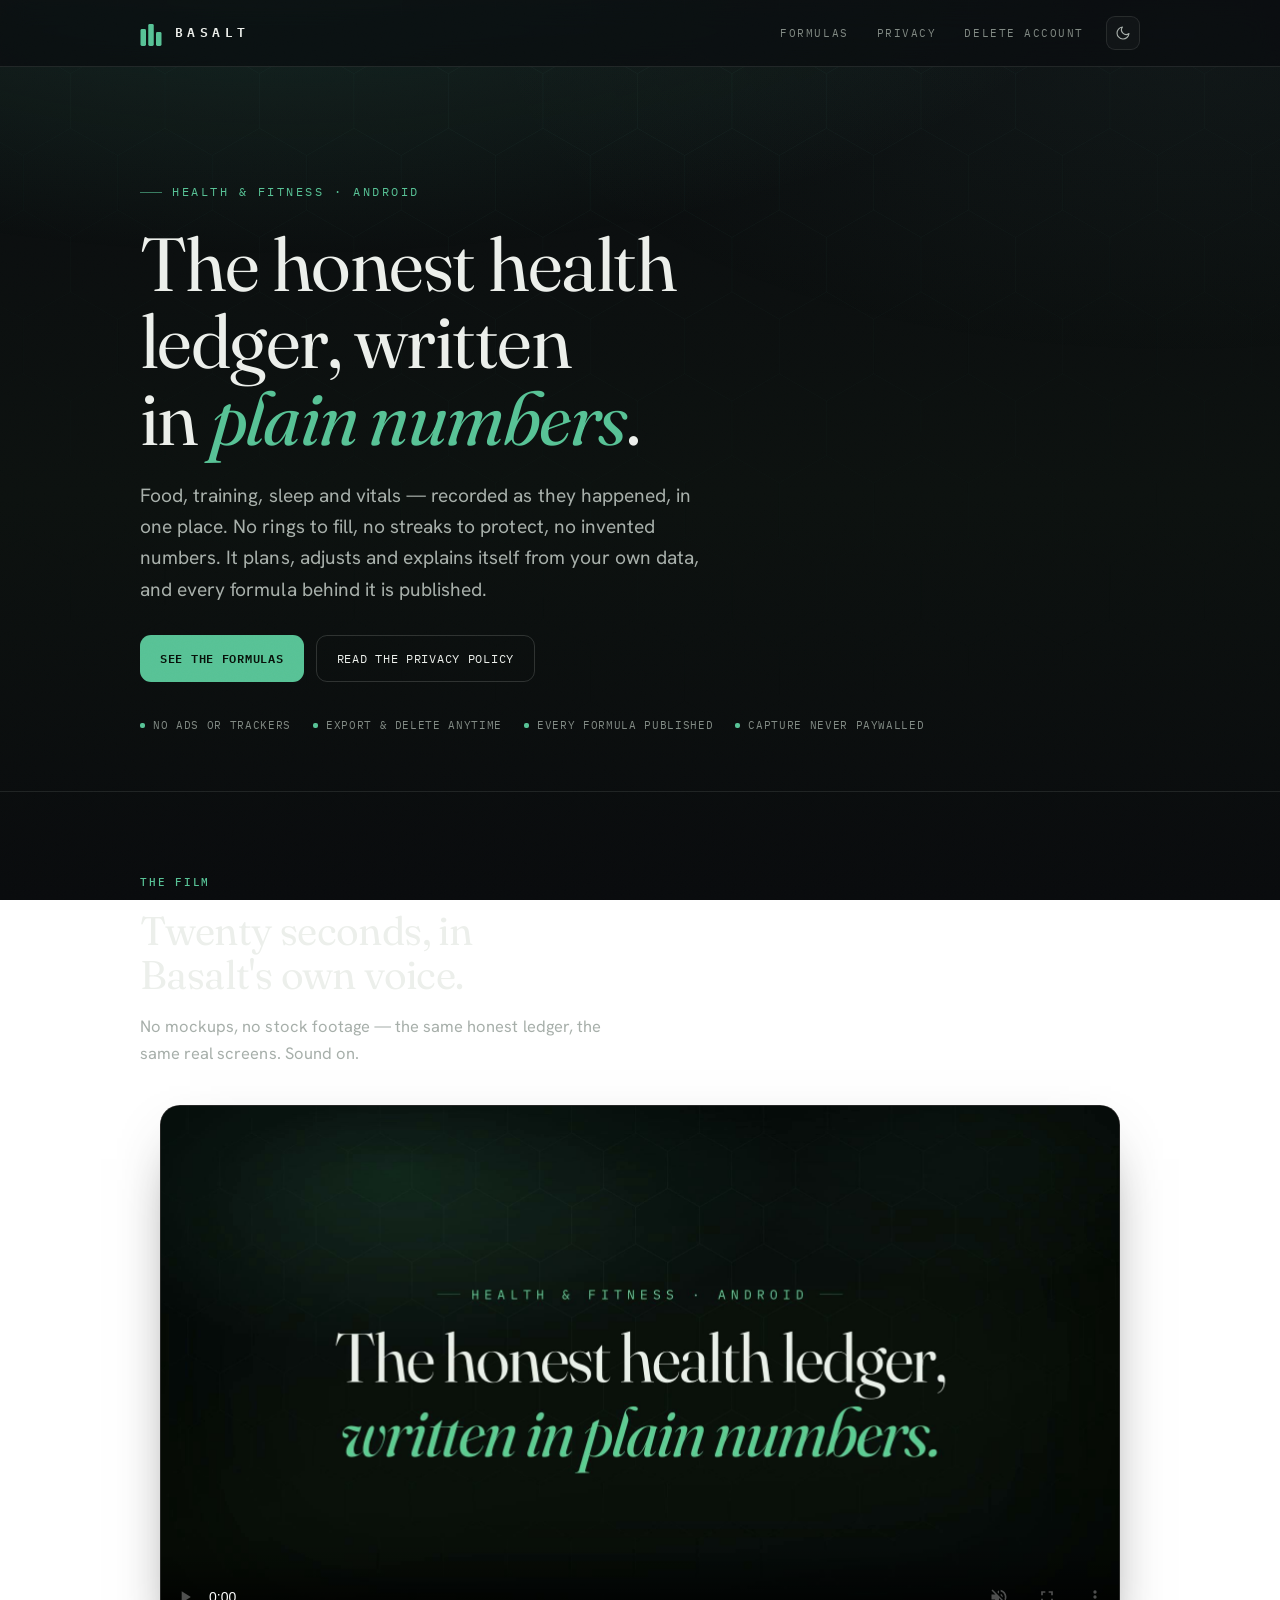
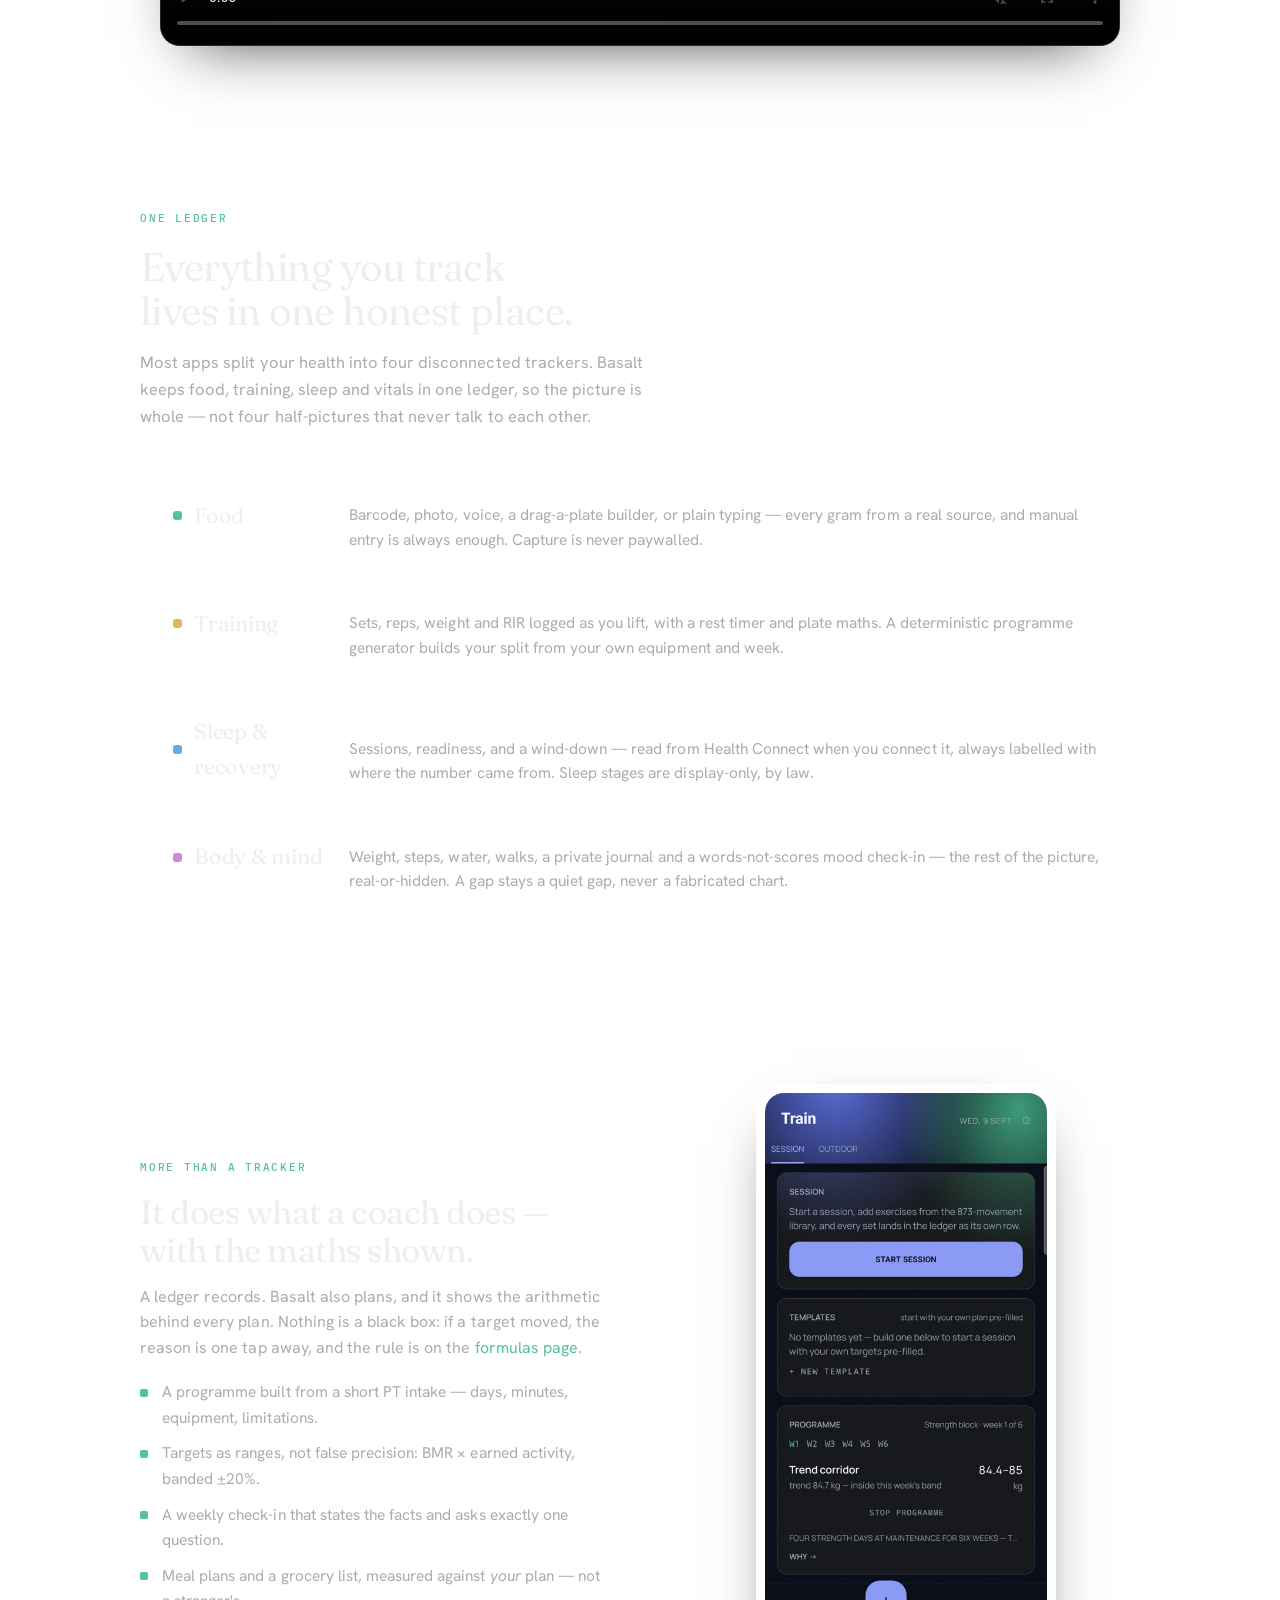
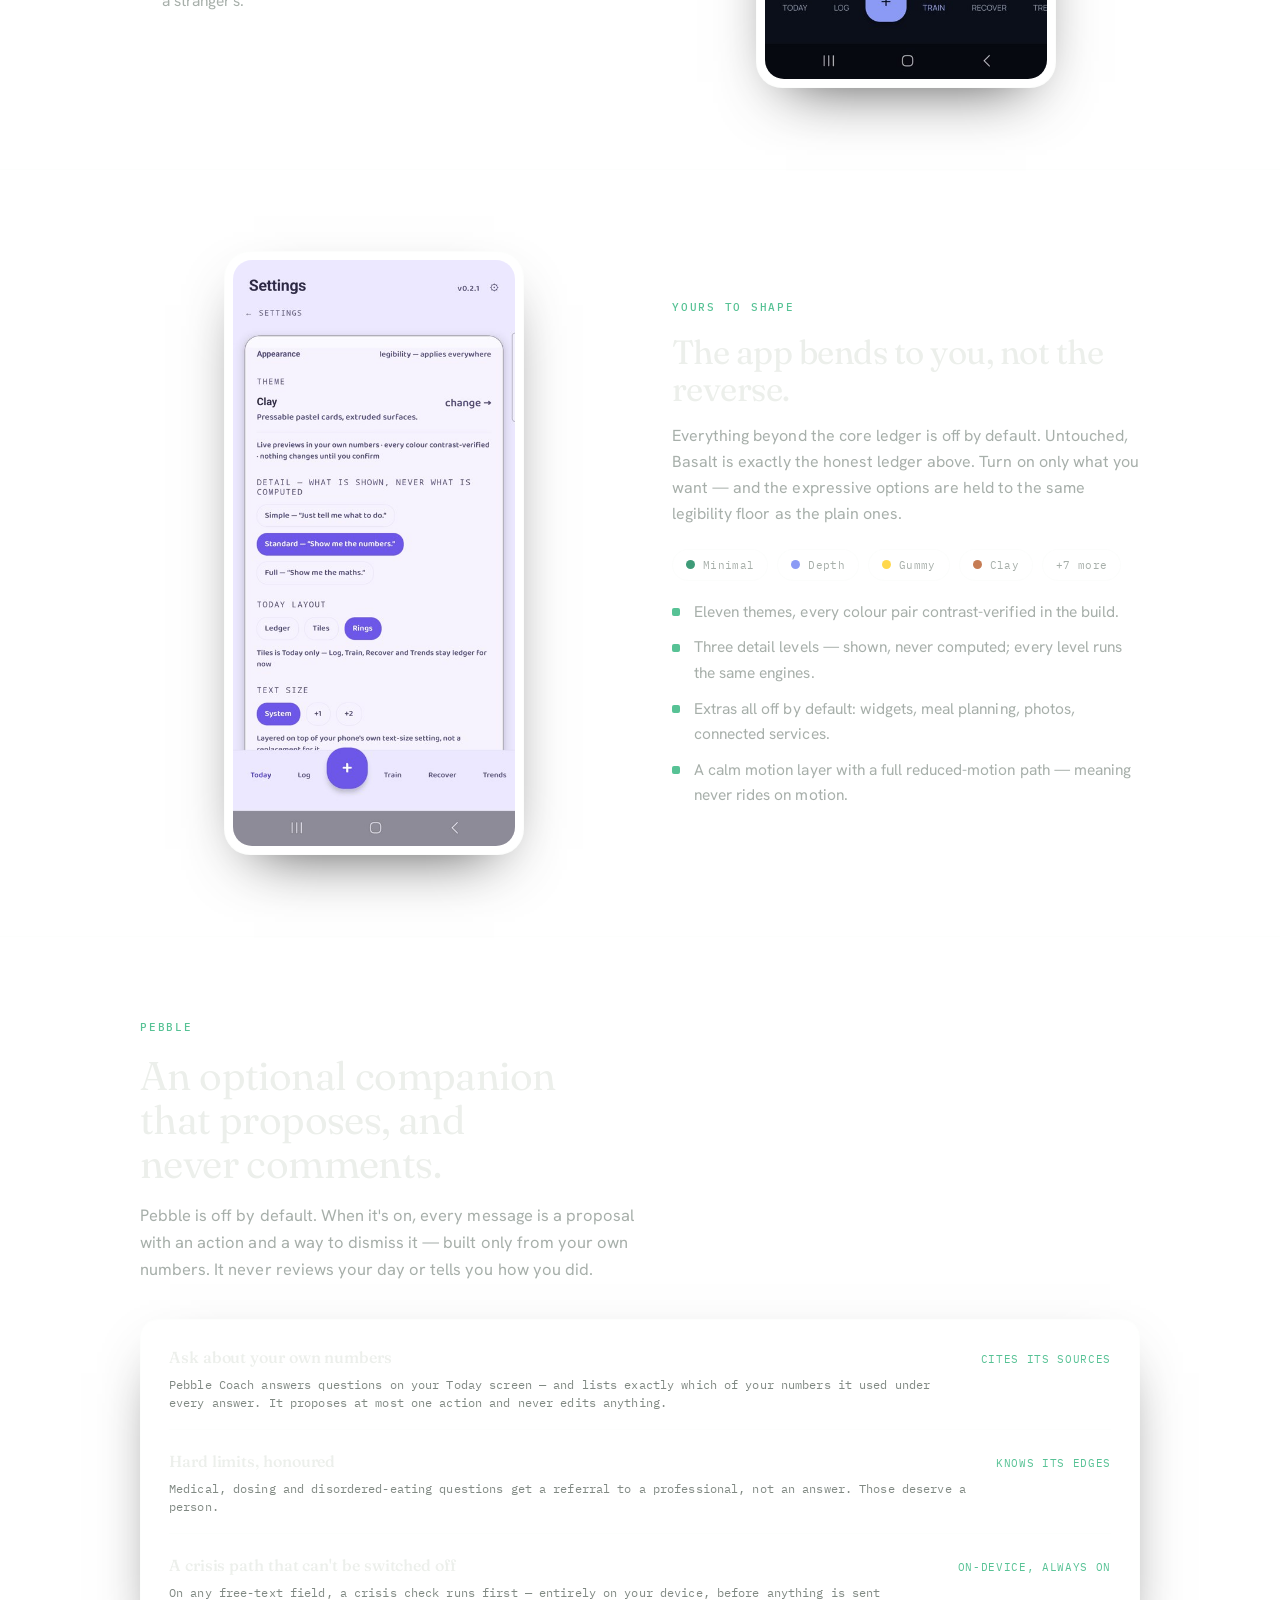
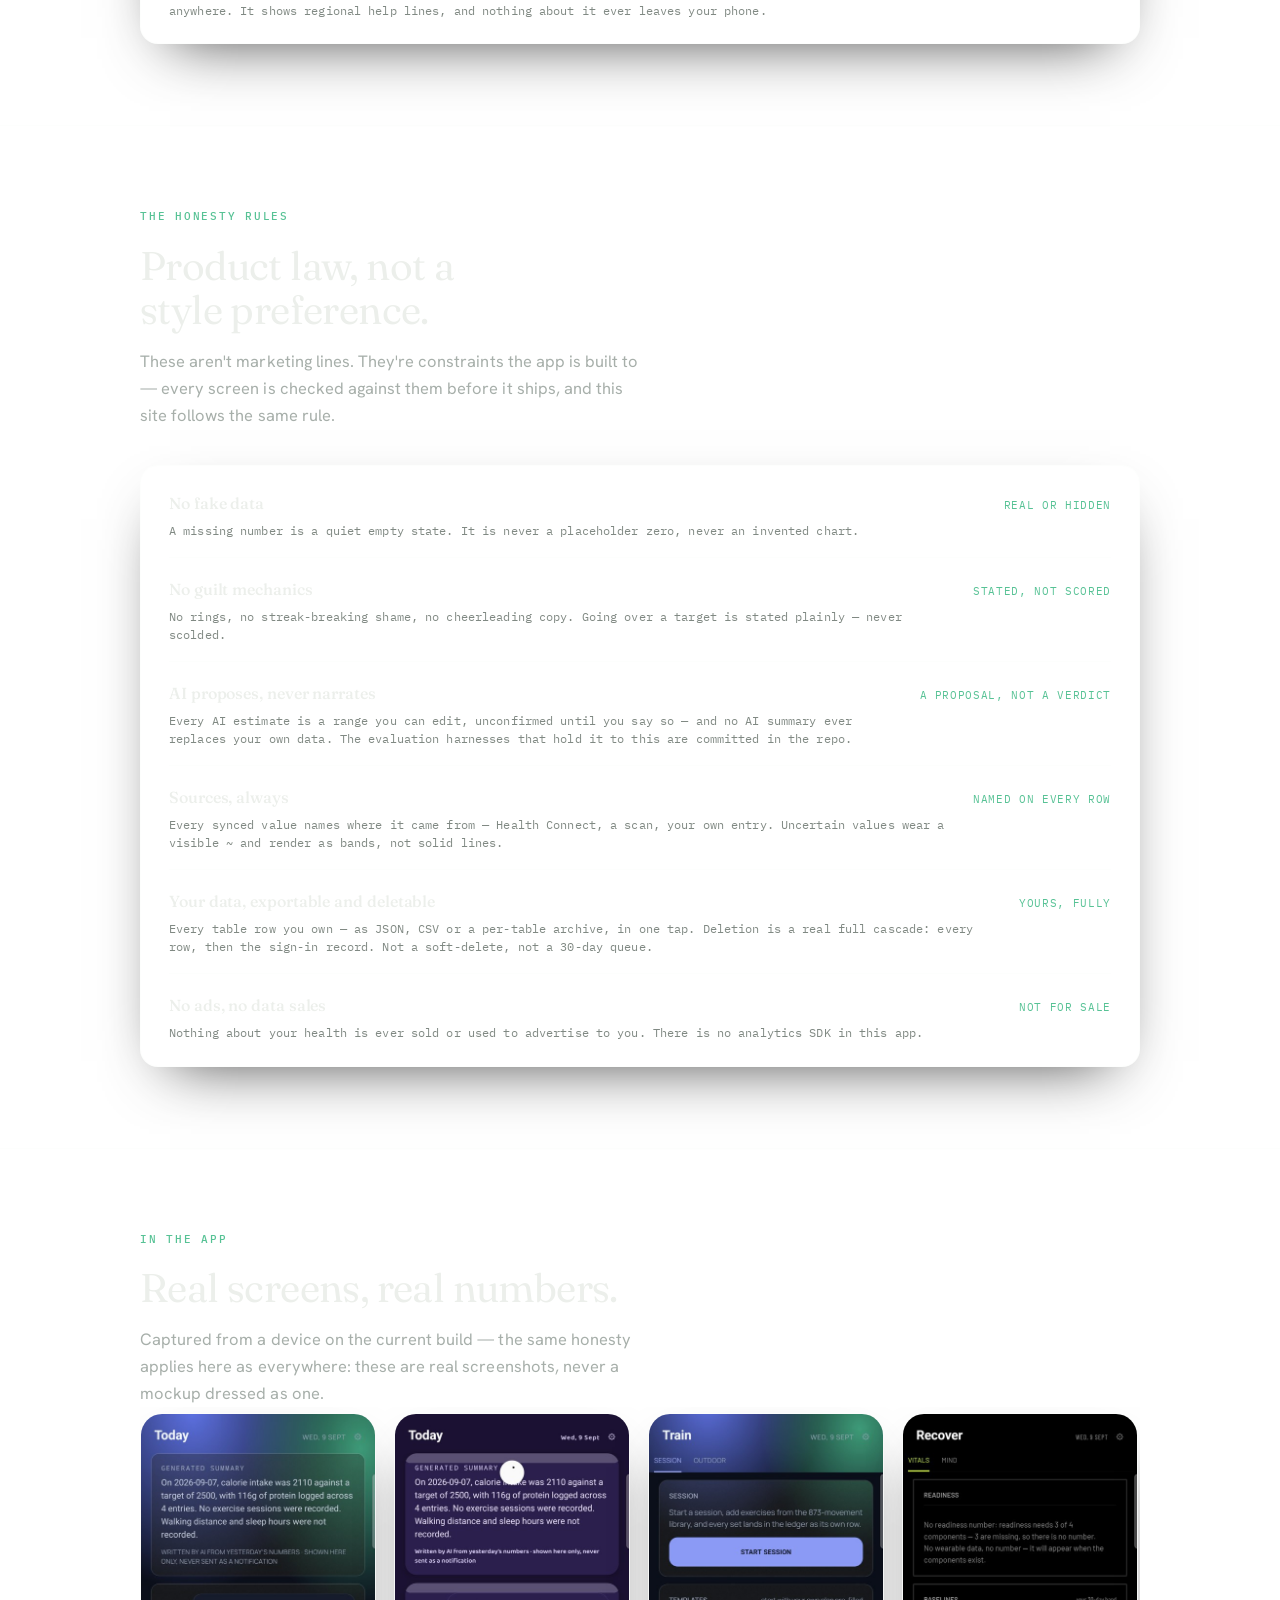
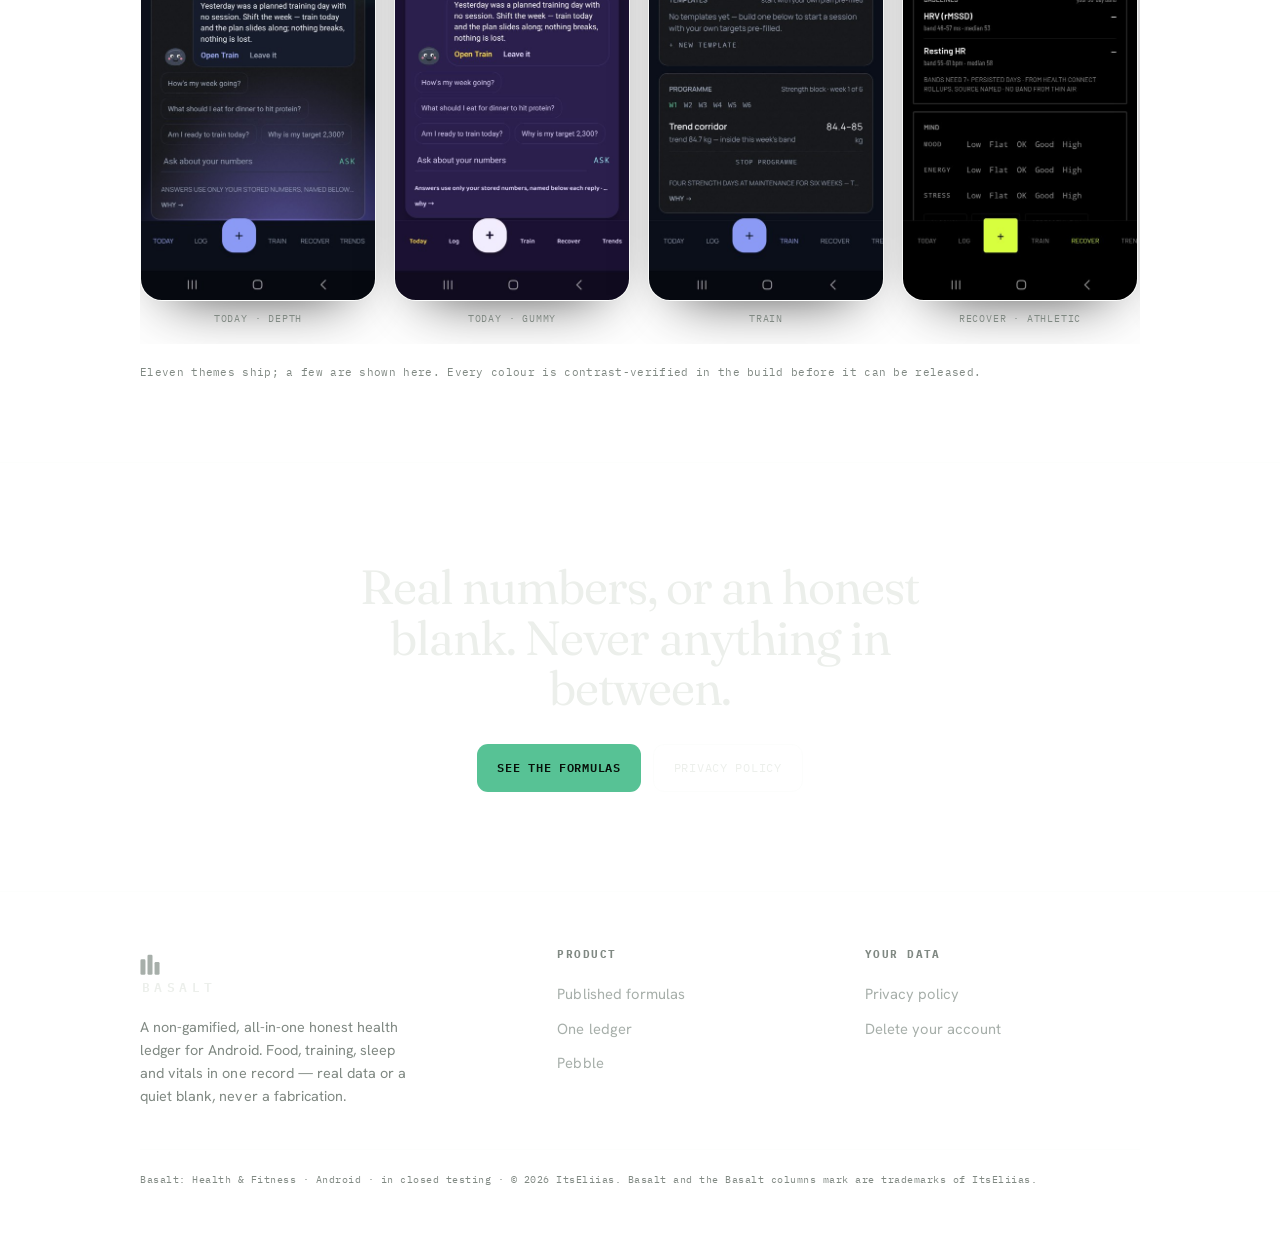
==== commit 7babd107: "Add the launch film to the landing page A 'The film' band after the hero: the 20s brag video (1080p," ====
--- a/index.html
+++ b/index.html
@@ -66,6 +66,23 @@
     </div>
   </section>
 
+  <section class="section film reveal">
+    <div class="wrap">
+      <div class="microlabel">The film</div>
+      <h2>Twenty seconds, in Basalt's own voice.</h2>
+      <p class="intro">
+        No mockups, no stock footage — the same honest ledger, the same real screens. Sound on.
+      </p>
+      <figure class="filmframe">
+        <video id="film" poster="/media/brag-poster.jpg" preload="metadata"
+               muted loop playsinline controls
+               aria-label="Basalt launch film — 20 seconds">
+          <source src="/media/brag.mp4" type="video/mp4">
+        </video>
+      </figure>
+    </div>
+  </section>
+
   <section class="section reveal">
     <div class="wrap">
       <div class="microlabel">One ledger</div>
--- a/style.css
+++ b/style.css
@@ -270,6 +270,17 @@
 }
 .srcnote { font-family: var(--mono); font-size: 10.5px; letter-spacing: 0.03em; color: var(--ink-faint); margin-top: 20px; line-height: 1.6; }
 
+/* The film */
+.filmframe {
+  margin: 38px auto 0; max-width: 960px; padding: 0;
+  border-radius: 20px; overflow: hidden; border: 1px solid var(--hairline-strong);
+  background: #000; box-shadow: var(--shadow); position: relative;
+}
+.filmframe video {
+  display: block; width: 100%; height: auto; aspect-ratio: 16 / 9;
+  background: var(--ground-a); object-fit: cover;
+}
+
 /* CTA band */
 .cta-band { text-align: center; padding: clamp(64px, 11vh, 120px) 0; border-top: 1px solid var(--hairline); }
 .cta-band h2 { font-family: var(--display); color: var(--ink); font-weight: 380; font-size: clamp(1.9rem, 4.4vw, 3rem); letter-spacing: -0.02em; line-height: 1.06; max-width: 20ch; margin: 0 auto; }
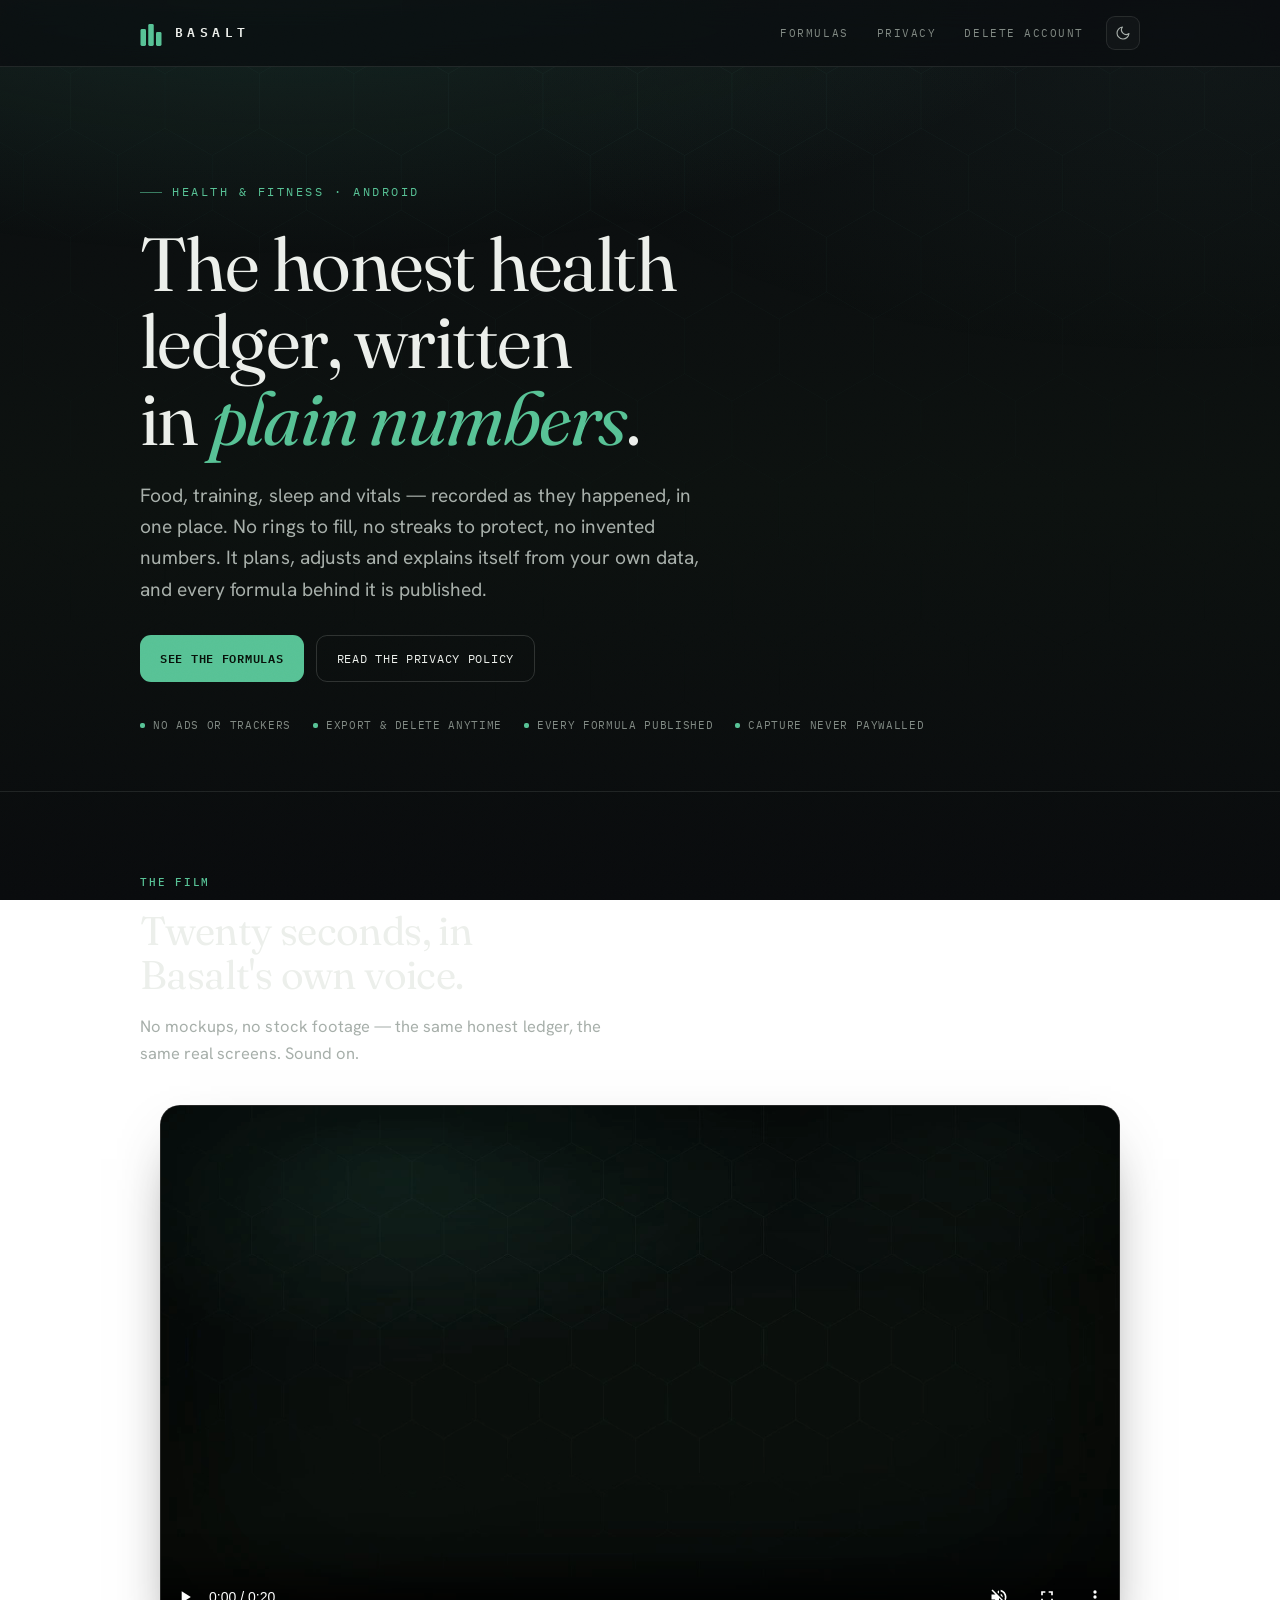
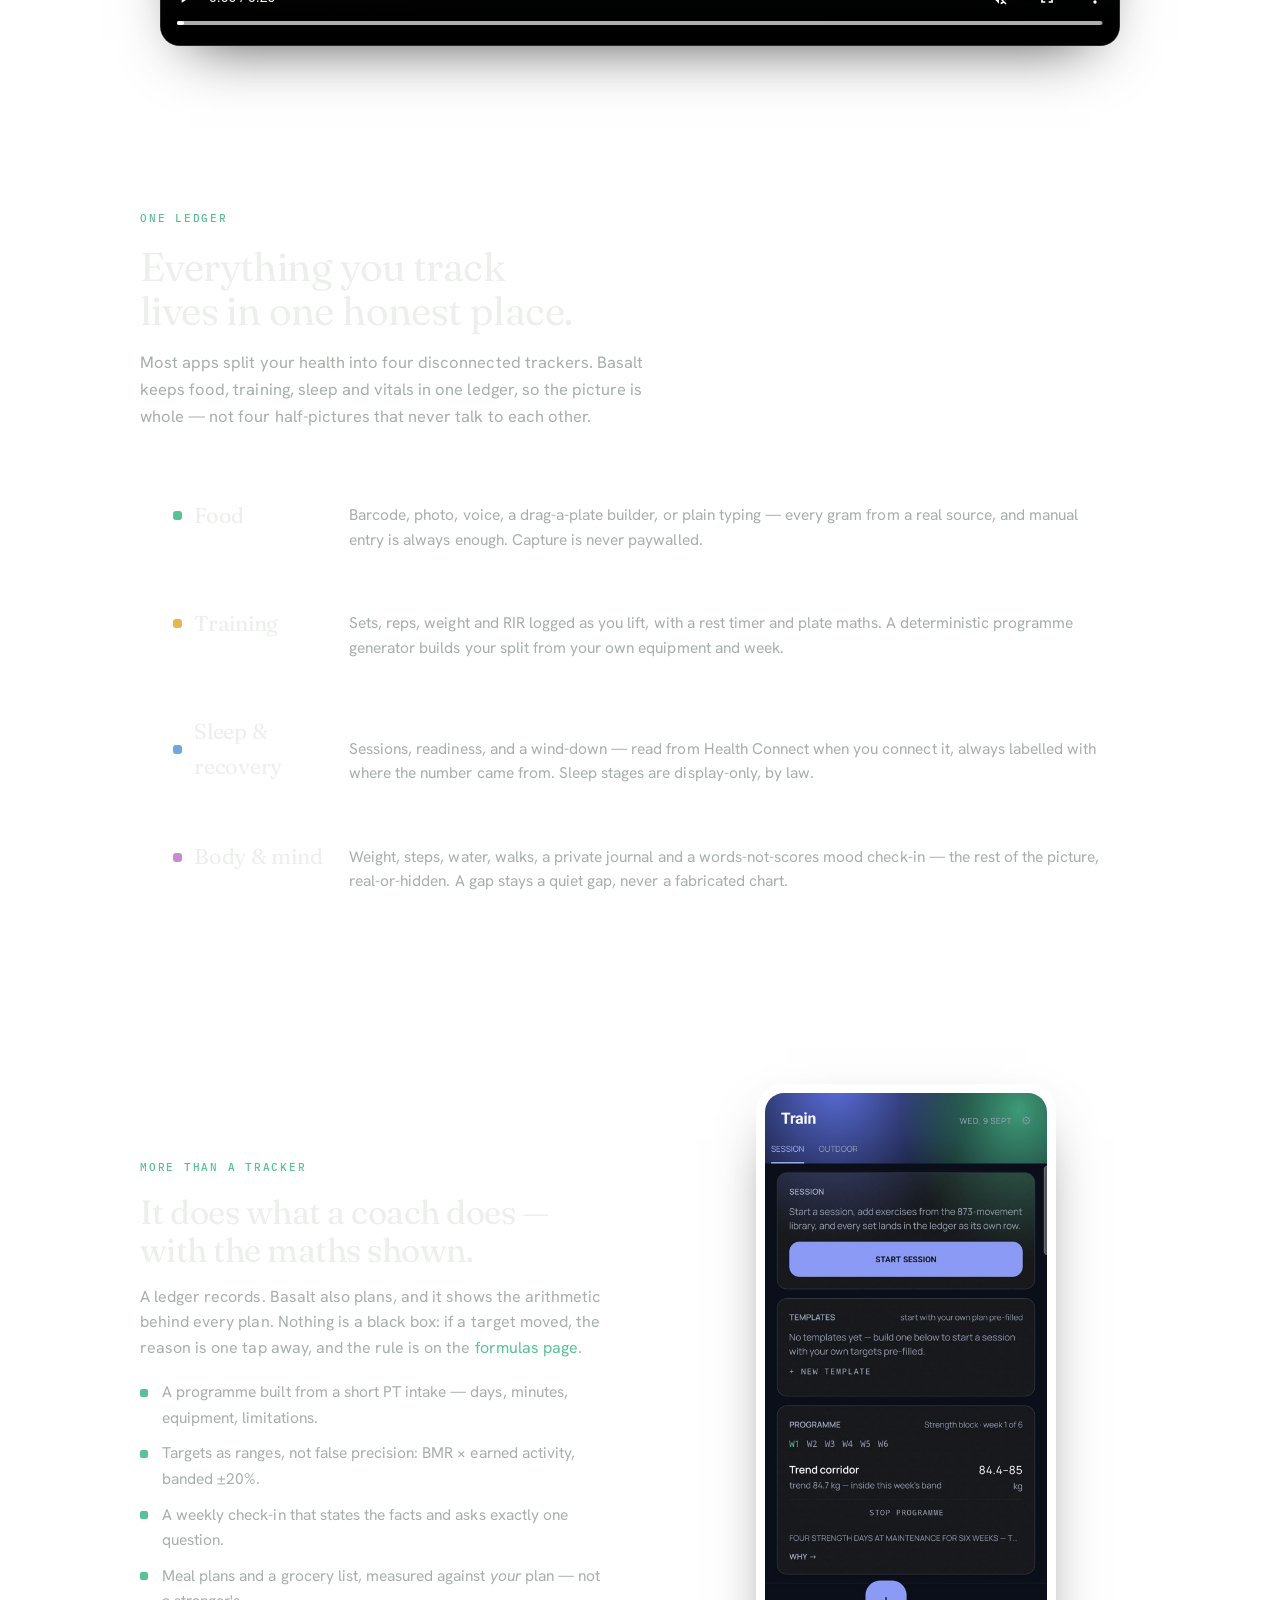
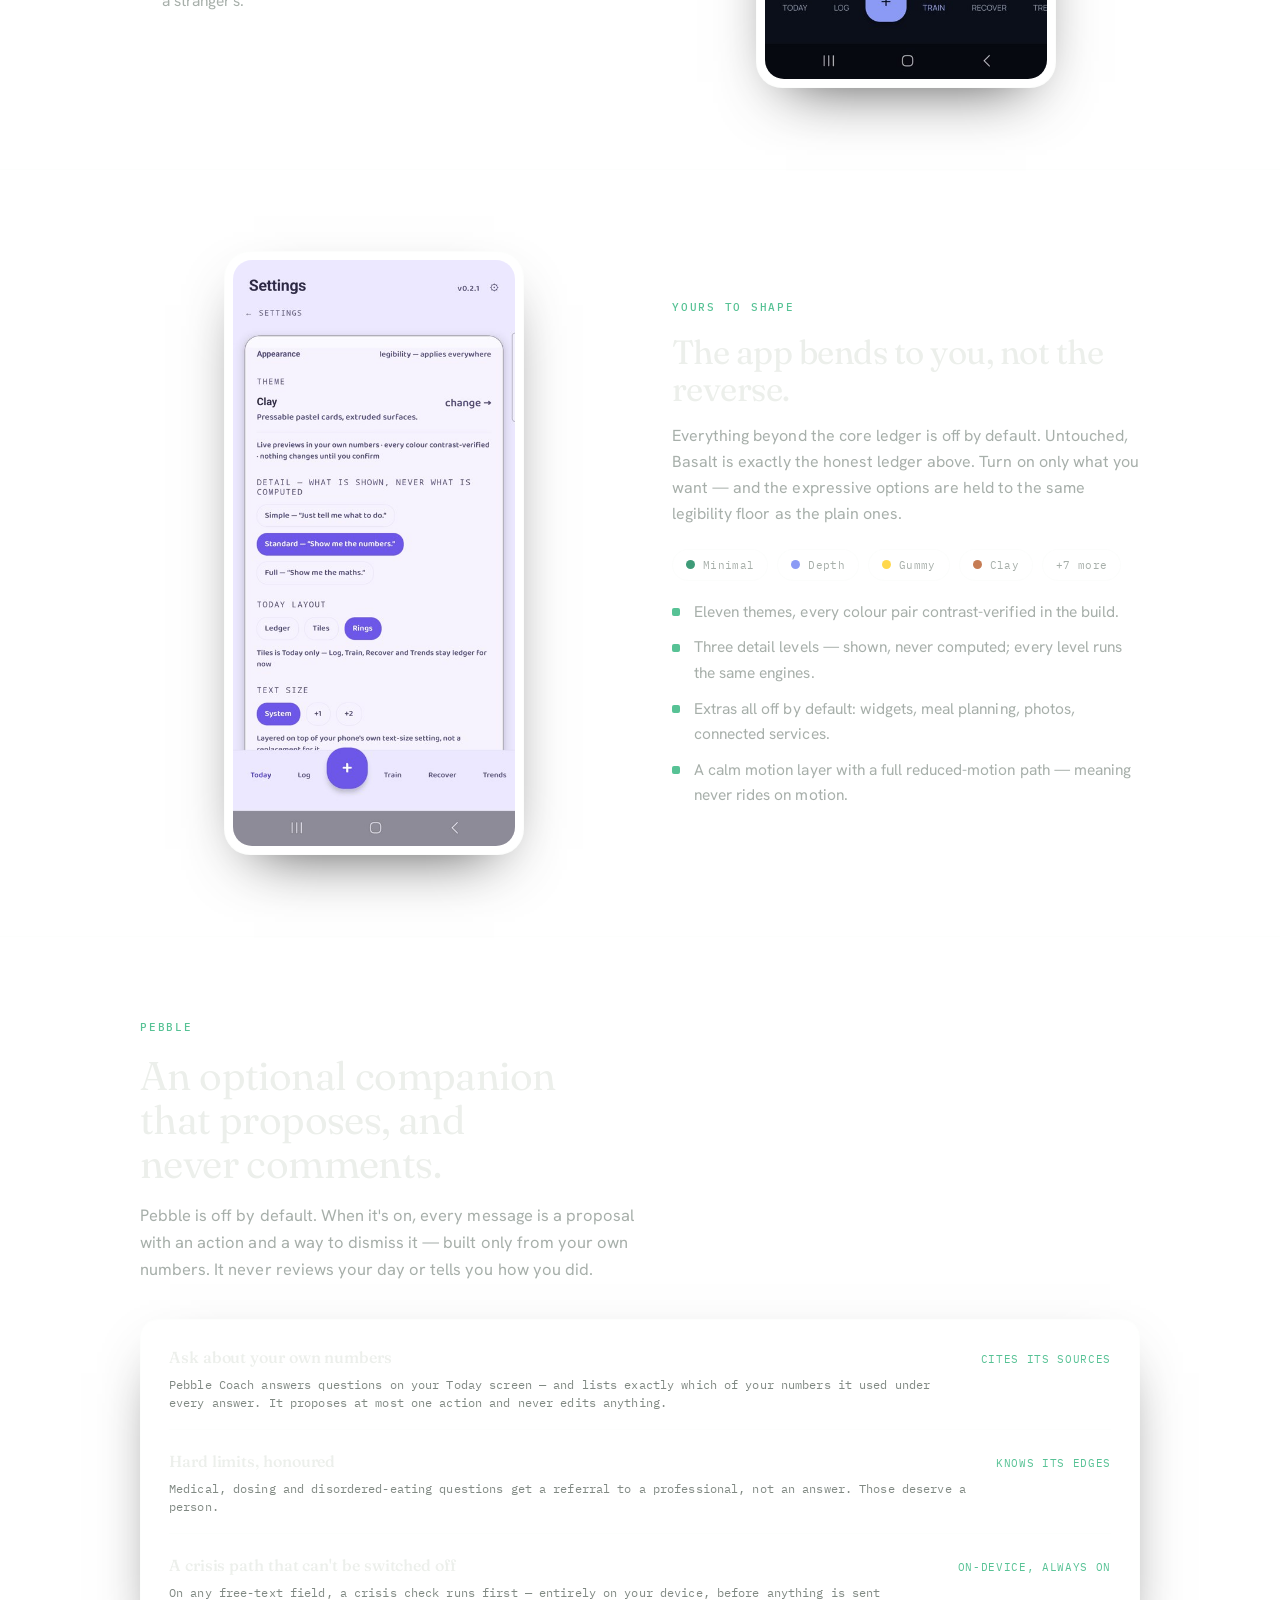
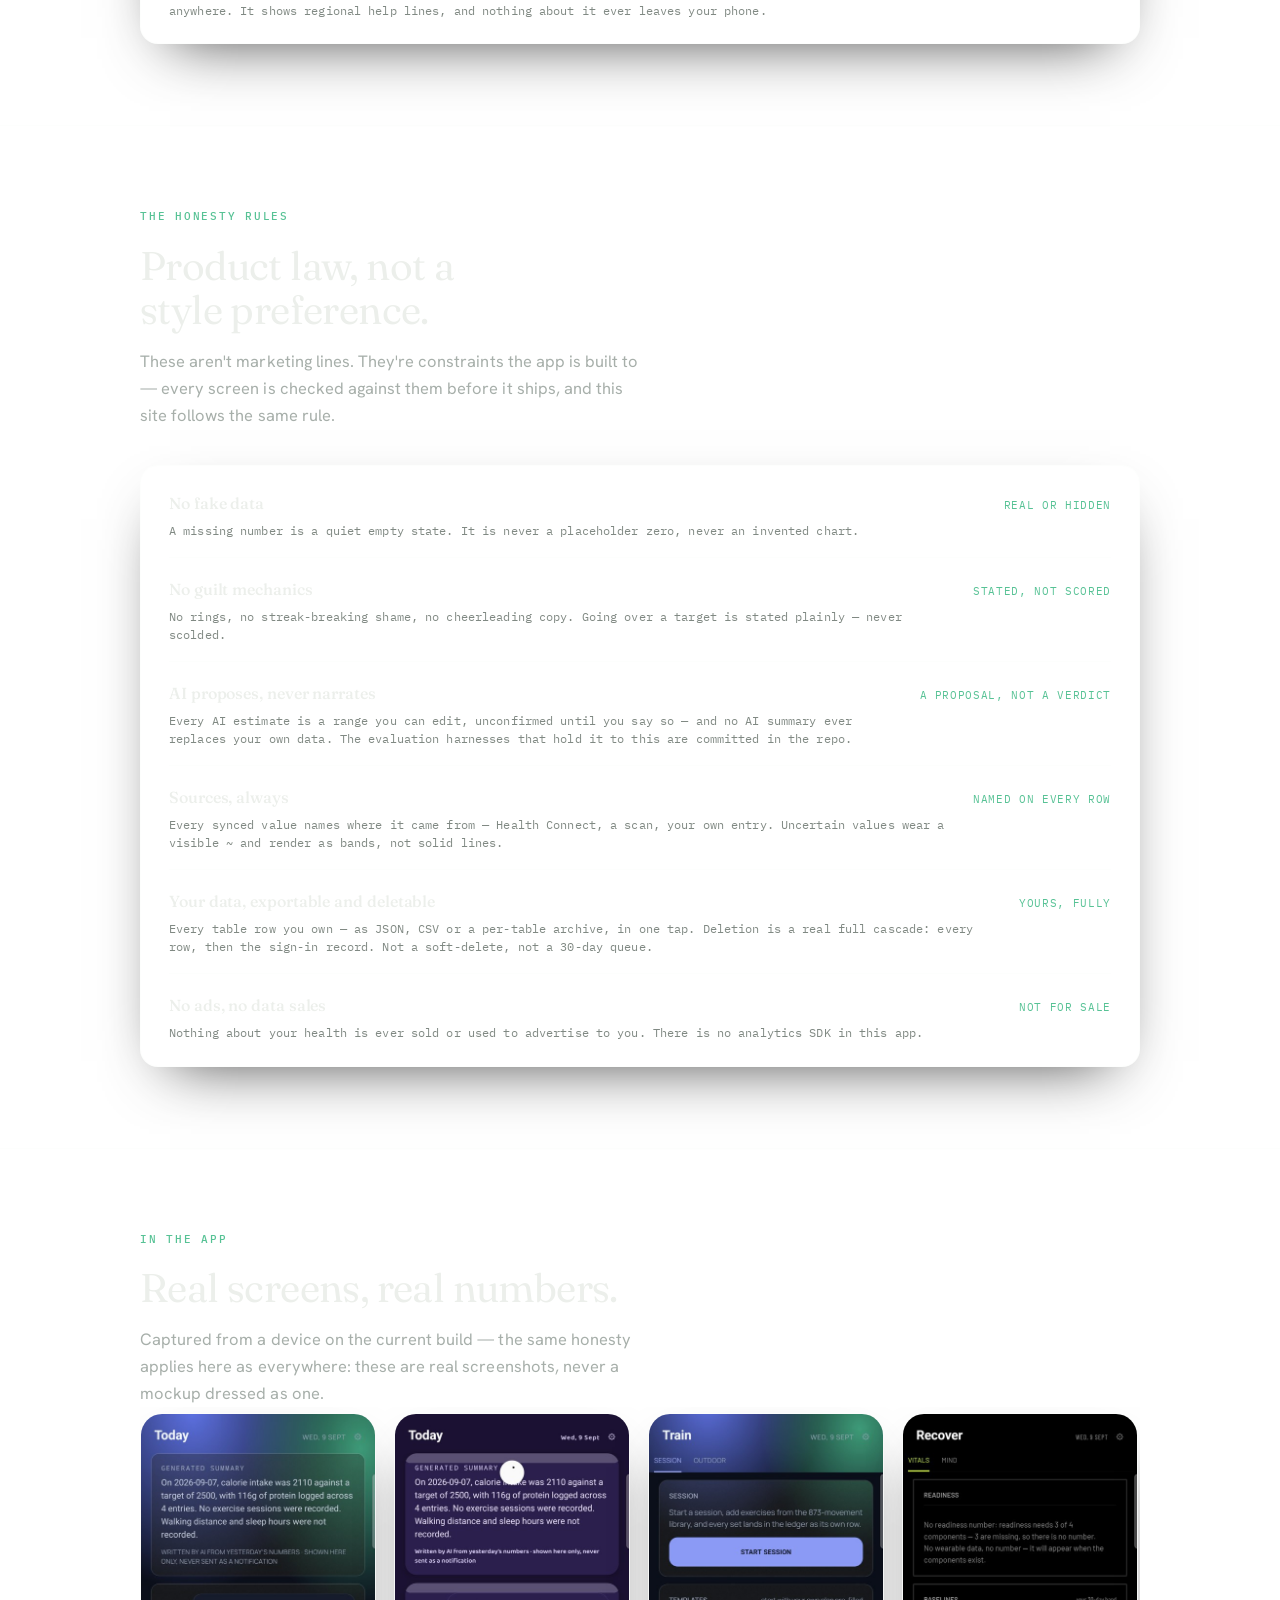
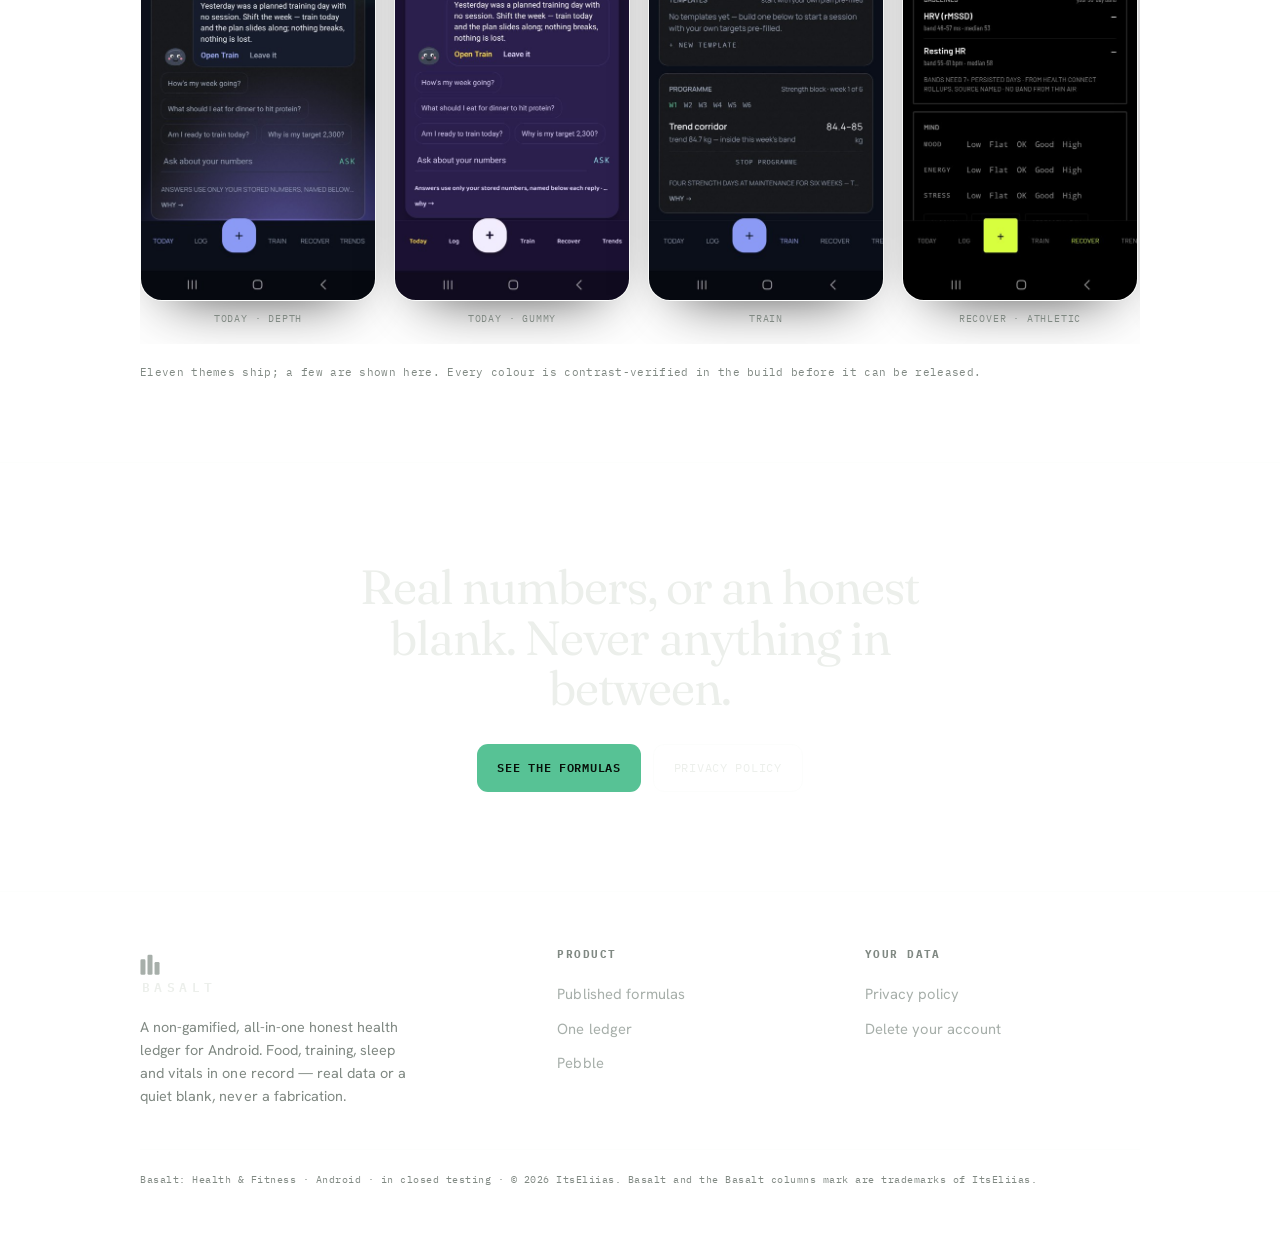
==== commit 6d021e7f: "Optimize the launch film: VP9/WebM + faststart H.264 Halves the download and starts playback immedia" ====
--- a/index.html
+++ b/index.html
@@ -77,6 +77,7 @@
         <video id="film" poster="/media/brag-poster.jpg" preload="metadata"
                muted loop playsinline controls
                aria-label="Basalt launch film — 20 seconds">
+          <source src="/media/brag.webm" type="video/webm">
           <source src="/media/brag.mp4" type="video/mp4">
         </video>
       </figure>
